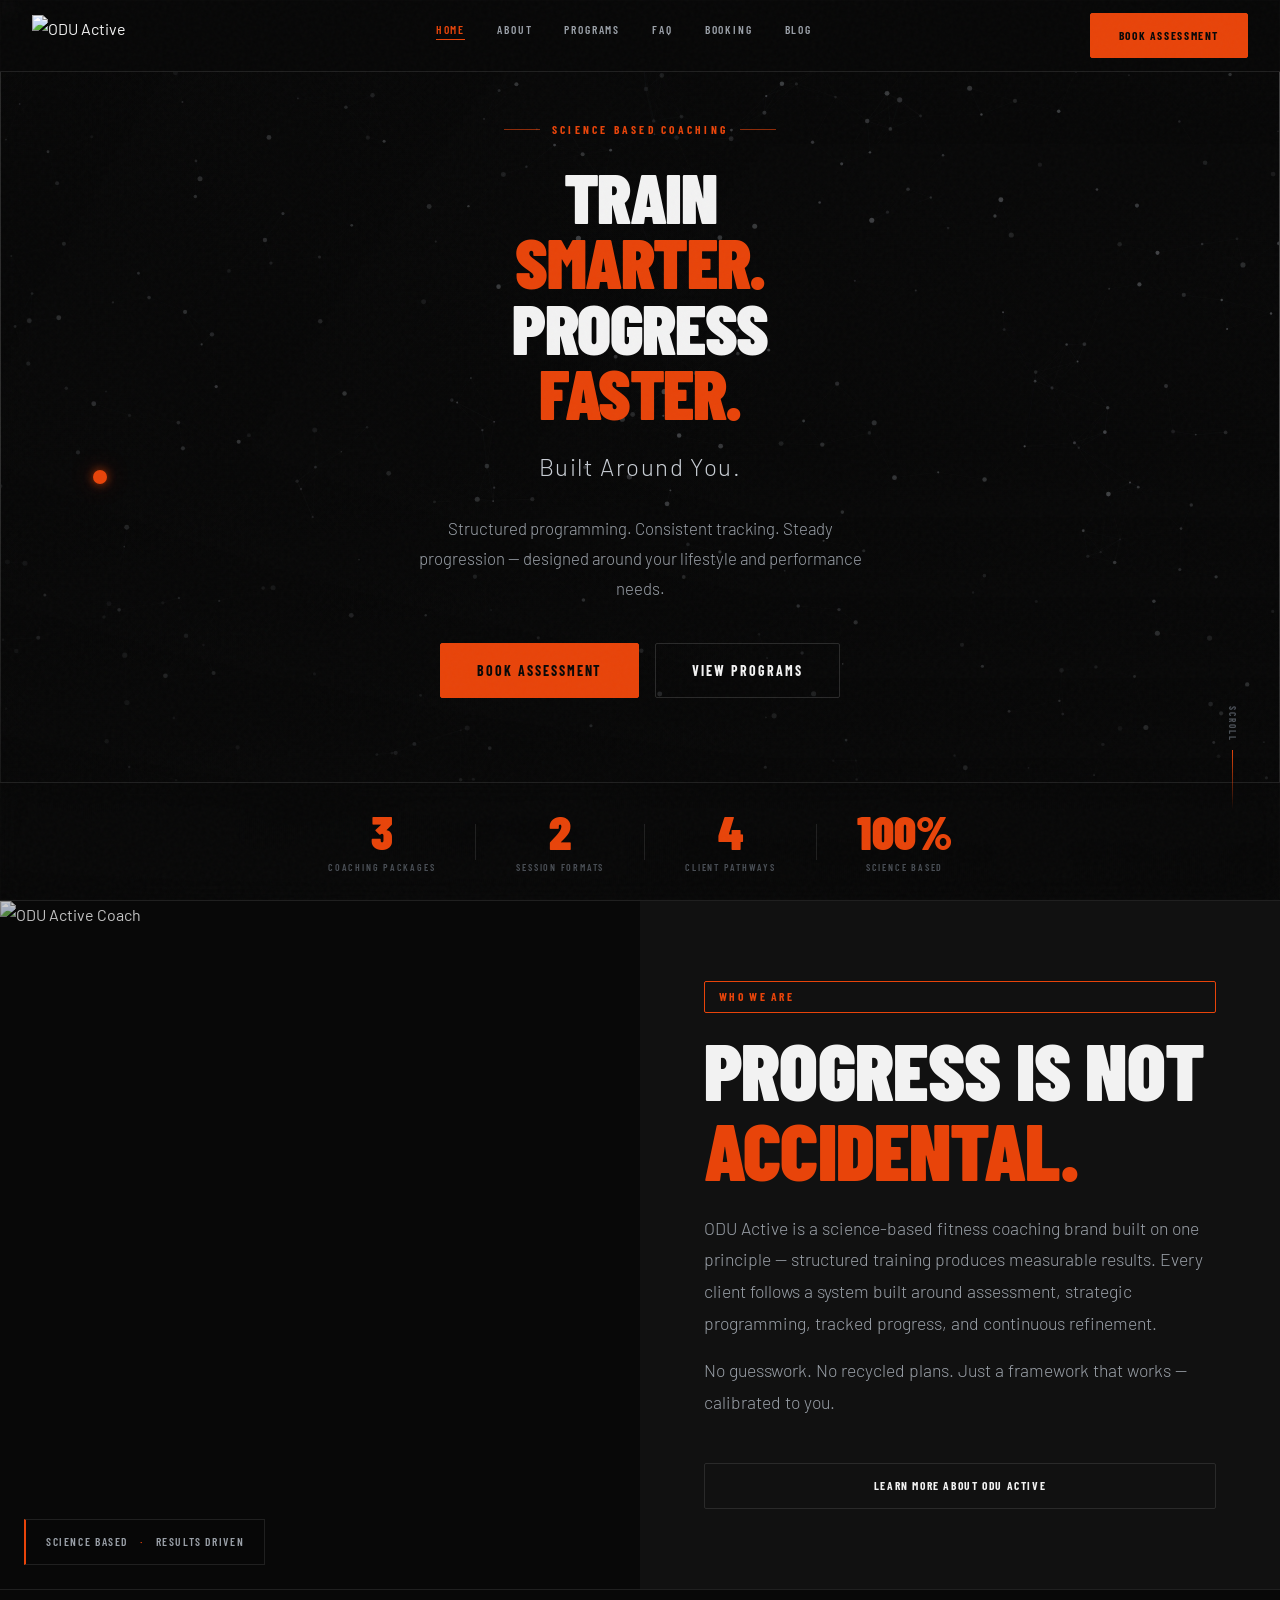
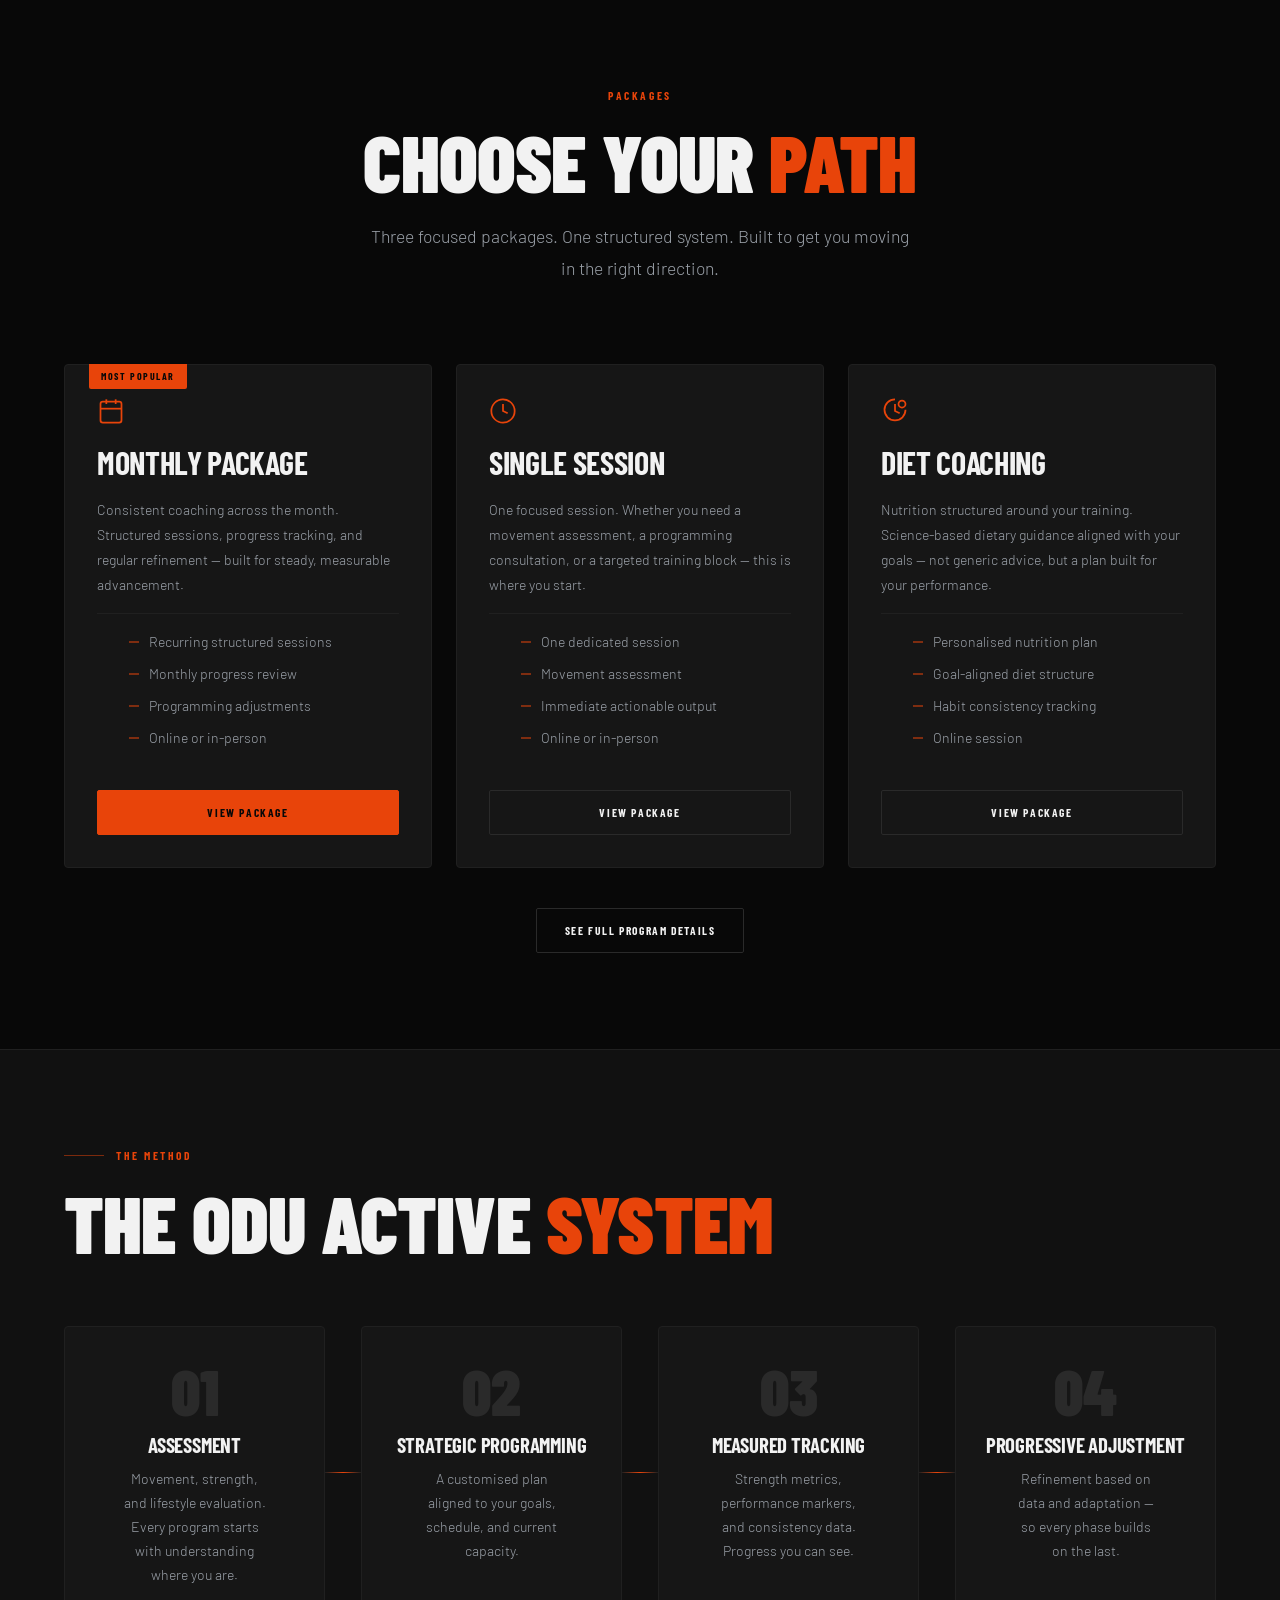
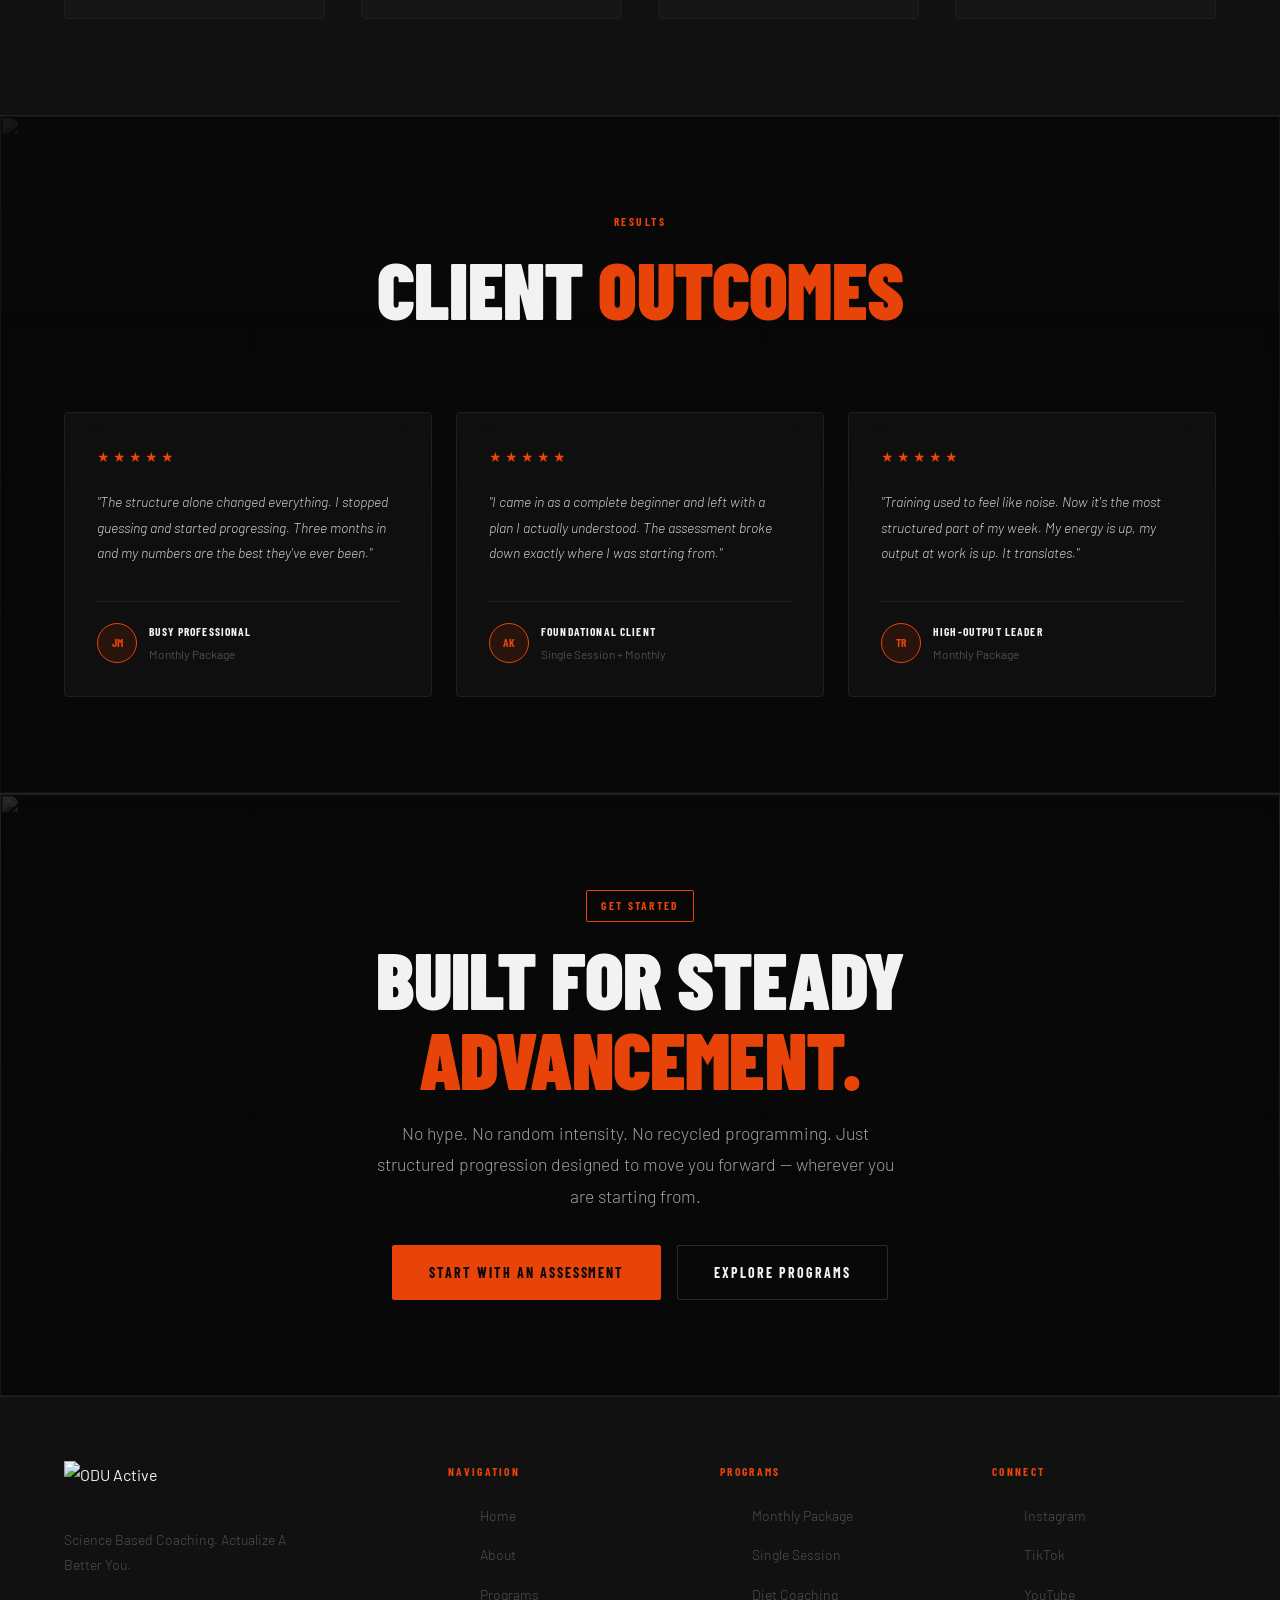
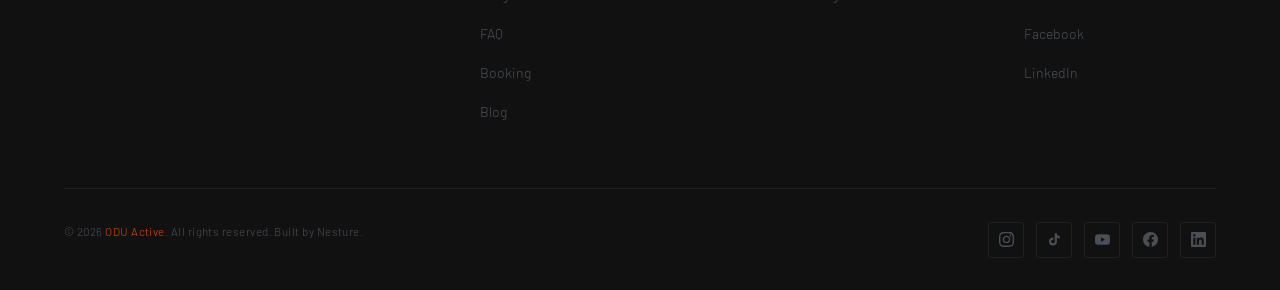
==== index.html @ 915cdef3 "init: full ODU Active scaffold — all pages, blog, payment flow" ====
<!DOCTYPE html>
<html lang="en">
<head>
  <meta charset="UTF-8"/>
  <meta name="viewport" content="width=device-width, initial-scale=1.0"/>
  <meta name="description" content="ODU Active — Science Based Coaching. Actualize A Better You."/>
  <title>ODU Active — Science Based Coaching</title>
  <link href="https://fonts.googleapis.com/css2?family=Barlow+Condensed:wght@300;400;600;700;800;900&family=Barlow:wght@300;400;500;600&display=swap" rel="stylesheet"/>
  <link href="https://cdn.jsdelivr.net/npm/bootstrap@5.3.2/dist/css/bootstrap.min.css" rel="stylesheet"/>
  <link rel="stylesheet" href="css/base.css"/>
  <link rel="stylesheet" href="css/components.css"/>
  <link rel="stylesheet" href="css/animations.css"/>
  <link rel="stylesheet" href="css/pages/index.css"/>
</head>
<body>

  <canvas id="particleCanvas"></canvas>
  <div class="dot" id="dot" aria-hidden="true"></div>

  <!-- NAVBAR -->
  <nav class="navbar" aria-label="Main navigation">
    <div class="navbar__inner">
      <a href="index.html" class="navbar__logo">
        <img src="./assets/images/Sample-3(silver).png" alt="ODU Active" class="navbar__logo-img"/>
      </a>
      <ul class="navbar__links">
        <li><a href="index.html" class="active">Home</a></li>
        <li><a href="about.html">About</a></li>
        <li><a href="programs.html">Programs</a></li>
        <li><a href="faq.html">FAQ</a></li>
        <li><a href="booking.html">Booking</a></li>
        <li><a href="blog.html">Blog</a></li>
      </ul>
      <div class="navbar__actions">
        <a href="booking.html" class="btn btn--primary">Book Assessment</a>
      </div>
      <button class="navbar__hamburger" aria-label="Toggle menu" aria-expanded="false">
        <span></span><span></span><span></span>
      </button>
    </div>
  </nav>
  <div class="navbar__mobile" aria-hidden="true">
    <a href="index.html" class="active">Home</a>
    <a href="about.html">About</a>
    <a href="programs.html">Programs</a>
    <a href="faq.html">FAQ</a>
    <a href="booking.html">Booking</a>
    <a href="booking.html" class="btn btn--primary">Book Assessment</a>
  </div>

  <!-- ═══════════════════════════════════════
       HERO — Full screen bg image
  ═══════════════════════════════════════ -->
  <section class="hero" id="hero">
    <div class="hero__bg">
      <!-- Replace with Paul's real photo -->
      <img src="https://images.unsplash.com/photo-1605296867304-46d5465a13f1?w=1800&q=80" alt="" class="hero__bg-img" aria-hidden="true"/>
      <div class="hero__bg-overlay"></div>
    </div>

    <div class="hero__content">
      <div class="hero__eyebrow anim-fade-up anim-delay-1">Science Based Coaching</div>
      <h1 class="hero__heading anim-fade-up anim-delay-2">
        <span class="hero__line">Train</span>
        <span class="hero__line accent">Smarter.</span>
        <span class="hero__line">Progress</span>
        <span class="hero__line accent">Faster.</span>
      </h1>
      <p class="hero__sub anim-fade-up anim-delay-3">Built Around You.</p>
      <p class="hero__body anim-fade-up anim-delay-4">Structured programming. Consistent tracking. Steady progression — designed around your lifestyle and performance needs.</p>
      <div class="hero__actions anim-fade-up anim-delay-5">
        <a href="booking.html" class="btn btn--primary btn--lg">Book Assessment</a>
        <a href="programs.html" class="btn btn--secondary btn--lg">View Programs</a>
      </div>
    </div>

    <div class="hero__stats anim-fade-up anim-delay-6">
      <div class="hero__stat">
        <span class="hero__stat-num">3</span>
        <span class="hero__stat-label">Coaching Packages</span>
      </div>
      <div class="hero__stat-divider"></div>
      <div class="hero__stat">
        <span class="hero__stat-num">2</span>
        <span class="hero__stat-label">Session Formats</span>
      </div>
      <div class="hero__stat-divider"></div>
      <div class="hero__stat">
        <span class="hero__stat-num">4</span>
        <span class="hero__stat-label">Client Pathways</span>
      </div>
      <div class="hero__stat-divider"></div>
      <div class="hero__stat">
        <span class="hero__stat-num">100%</span>
        <span class="hero__stat-label">Science Based</span>
      </div>
    </div>

    <div class="hero__scroll-hint">
      <span>Scroll</span>
      <div class="hero__scroll-line"></div>
    </div>
  </section>

  <!-- ═══════════════════════════════════════
       INTRO — Image left, text right
  ═══════════════════════════════════════ -->
  <section class="section intro" id="intro">
    <div class="intro__inner">
      <div class="intro__image-wrap reveal reveal--left">
        <!-- Replace with Paul's real photo -->
        <img src="https://images.unsplash.com/photo-1571019614242-c5c5dee9f50b?w=900&q=80" alt="ODU Active Coach" class="intro__image"/>
        <div class="intro__image-badge">
          <span>Science Based</span>
          <span class="intro__badge-dot">·</span>
          <span>Results Driven</span>
        </div>
      </div>
      <div class="intro__text reveal reveal--right">
        <div class="label-tag">Who We Are</div>
        <h2 class="intro__heading">Progress Is Not<br/><span class="text-orange">Accidental.</span></h2>
        <p class="intro__body">ODU Active is a science-based fitness coaching brand built on one principle — structured training produces measurable results. Every client follows a system built around assessment, strategic programming, tracked progress, and continuous refinement.</p>
        <p class="intro__body">No guesswork. No recycled plans. Just a framework that works — calibrated to you.</p>
        <a href="about.html" class="btn btn--secondary" style="margin-top:1.8rem;">Learn More About ODU Active</a>
      </div>
    </div>
  </section>

  <!-- ═══════════════════════════════════════
       PROGRAMS — Cards only, no images
  ═══════════════════════════════════════ -->
  <section class="section programs-teaser" id="programs">
    <div class="container">
      <div class="section-header section-header--center reveal">
        <div class="section-header__eyebrow">Packages</div>
        <h2 class="section-header__title">Choose Your <span class="accent">Path</span></h2>
        <p class="section-header__body">Three focused packages. One structured system. Built to get you moving in the right direction.</p>
      </div>
      <div class="programs-teaser__grid">

        <div class="pkg-card reveal">
          <div class="pkg-card__tag">Most Popular</div>
          <div class="pkg-card__icon">
            <svg width="28" height="28" viewBox="0 0 24 24" fill="none" stroke="currentColor" stroke-width="1.5"><rect x="3" y="4" width="18" height="18" rx="2"/><line x1="16" y1="2" x2="16" y2="6"/><line x1="8" y1="2" x2="8" y2="6"/><line x1="3" y1="10" x2="21" y2="10"/></svg>
          </div>
          <h3 class="pkg-card__title">Monthly Package</h3>
          <p class="pkg-card__body">Consistent coaching across the month. Structured sessions, progress tracking, and regular refinement — built for steady, measurable advancement.</p>
          <ul class="pkg-card__features">
            <li>Recurring structured sessions</li>
            <li>Monthly progress review</li>
            <li>Programming adjustments</li>
            <li>Online or in-person</li>
          </ul>
          <a href="programs.html" class="btn btn--primary pkg-card__cta">View Package</a>
        </div>

        <div class="pkg-card reveal">
          <div class="pkg-card__icon">
            <svg width="28" height="28" viewBox="0 0 24 24" fill="none" stroke="currentColor" stroke-width="1.5"><circle cx="12" cy="12" r="10"/><polyline points="12 6 12 12 16 14"/></svg>
          </div>
          <h3 class="pkg-card__title">Single Session</h3>
          <p class="pkg-card__body">One focused session. Whether you need a movement assessment, a programming consultation, or a targeted training block — this is where you start.</p>
          <ul class="pkg-card__features">
            <li>One dedicated session</li>
            <li>Movement assessment</li>
            <li>Immediate actionable output</li>
            <li>Online or in-person</li>
          </ul>
          <a href="programs.html" class="btn btn--secondary pkg-card__cta">View Package</a>
        </div>

        <div class="pkg-card reveal">
          <div class="pkg-card__icon">
            <svg width="28" height="28" viewBox="0 0 24 24" fill="none" stroke="currentColor" stroke-width="1.5"><path d="M12 2a9 9 0 1 0 9 9"/><path d="M12 6v6l4 2"/><circle cx="18" cy="6" r="3"/></svg>
          </div>
          <h3 class="pkg-card__title">Diet Coaching</h3>
          <p class="pkg-card__body">Nutrition structured around your training. Science-based dietary guidance aligned with your goals — not generic advice, but a plan built for your performance.</p>
          <ul class="pkg-card__features">
            <li>Personalised nutrition plan</li>
            <li>Goal-aligned diet structure</li>
            <li>Habit consistency tracking</li>
            <li>Online session</li>
          </ul>
          <a href="programs.html" class="btn btn--secondary pkg-card__cta">View Package</a>
        </div>

      </div>
      <div class="programs-teaser__cta reveal">
        <a href="programs.html" class="btn btn--secondary">See Full Program Details</a>
      </div>
    </div>
  </section>

  <!-- ═══════════════════════════════════════
       METHOD — Layout only, no images
  ═══════════════════════════════════════ -->
  <section class="section method" id="method">
    <div class="container">
      <div class="section-header reveal">
        <div class="section-header__eyebrow section-header__eyebrow--left">The Method</div>
        <h2 class="section-header__title">The ODU Active <span class="accent">System</span></h2>
      </div>
      <div class="method__steps">
        <div class="method__step reveal">
          <div class="method__step-num">01</div>
          <h4 class="method__step-title">Assessment</h4>
          <p class="method__step-body">Movement, strength, and lifestyle evaluation. Every program starts with understanding where you are.</p>
        </div>
        <div class="method__connector reveal"></div>
        <div class="method__step reveal">
          <div class="method__step-num">02</div>
          <h4 class="method__step-title">Strategic Programming</h4>
          <p class="method__step-body">A customised plan aligned to your goals, schedule, and current capacity.</p>
        </div>
        <div class="method__connector reveal"></div>
        <div class="method__step reveal">
          <div class="method__step-num">03</div>
          <h4 class="method__step-title">Measured Tracking</h4>
          <p class="method__step-body">Strength metrics, performance markers, and consistency data. Progress you can see.</p>
        </div>
        <div class="method__connector reveal"></div>
        <div class="method__step reveal">
          <div class="method__step-num">04</div>
          <h4 class="method__step-title">Progressive Adjustment</h4>
          <p class="method__step-body">Refinement based on data and adaptation — so every phase builds on the last.</p>
        </div>
      </div>
    </div>
  </section>

  <!-- ═══════════════════════════════════════
       TESTIMONIALS — Atmospheric bg image
  ═══════════════════════════════════════ -->
  <section class="testimonials" id="testimonials">
    <div class="testimonials__bg">
      <img src="https://images.unsplash.com/photo-1517836357463-d25dfeac3438?w=1800&q=80" alt="" class="testimonials__bg-img" aria-hidden="true"/>
      <div class="testimonials__bg-overlay"></div>
    </div>
    <div class="container testimonials__inner">
      <div class="section-header section-header--center reveal">
        <div class="section-header__eyebrow">Results</div>
        <h2 class="section-header__title">Client <span class="accent">Outcomes</span></h2>
      </div>
      <div class="testimonials__grid">
        <div class="testimonial-card reveal">
          <div class="testimonial-card__stars">★★★★★</div>
          <p class="testimonial-card__quote">"The structure alone changed everything. I stopped guessing and started progressing. Three months in and my numbers are the best they've ever been."</p>
          <div class="testimonial-card__author">
            <div class="testimonial-card__avatar">JM</div>
            <div>
              <div class="testimonial-card__name">Busy Professional</div>
              <div class="testimonial-card__type">Monthly Package</div>
            </div>
          </div>
        </div>
        <div class="testimonial-card reveal">
          <div class="testimonial-card__stars">★★★★★</div>
          <p class="testimonial-card__quote">"I came in as a complete beginner and left with a plan I actually understood. The assessment broke down exactly where I was starting from."</p>
          <div class="testimonial-card__author">
            <div class="testimonial-card__avatar">AK</div>
            <div>
              <div class="testimonial-card__name">Foundational Client</div>
              <div class="testimonial-card__type">Single Session + Monthly</div>
            </div>
          </div>
        </div>
        <div class="testimonial-card reveal">
          <div class="testimonial-card__stars">★★★★★</div>
          <p class="testimonial-card__quote">"Training used to feel like noise. Now it's the most structured part of my week. My energy is up, my output at work is up. It translates."</p>
          <div class="testimonial-card__author">
            <div class="testimonial-card__avatar">TR</div>
            <div>
              <div class="testimonial-card__name">High-Output Leader</div>
              <div class="testimonial-card__type">Monthly Package</div>
            </div>
          </div>
        </div>
      </div>
    </div>
  </section>

  <!-- ═══════════════════════════════════════
       FINAL CTA — Full bg image
  ═══════════════════════════════════════ -->
  <section class="cta-final" id="cta">
    <div class="cta-final__bg">
      <img src="https://images.unsplash.com/photo-1583454110551-21f2fa2afe61?w=1800&q=80" alt="" class="cta-final__bg-img" aria-hidden="true"/>
      <div class="cta-final__bg-overlay"></div>
    </div>
    <div class="container cta-final__inner">
      <div class="reveal">
        <div class="label-tag">Get Started</div>
        <h2 class="cta-final__heading">Built for Steady<br/><span class="text-orange">Advancement.</span></h2>
        <p class="cta-final__body">No hype. No random intensity. No recycled programming. Just structured progression designed to move you forward — wherever you are starting from.</p>
        <div class="cta-final__actions">
          <a href="booking.html" class="btn btn--primary btn--lg">Start With an Assessment</a>
          <a href="programs.html" class="btn btn--secondary btn--lg">Explore Programs</a>
        </div>
      </div>
    </div>
  </section>

  <!-- FOOTER -->
  <footer class="footer">
    <div class="footer__inner">
      <div class="footer__top">
        <div>
          <img src="./assets/images/Sample-3(silver).png" alt="ODU Active" class="footer__brand-logo"/>
          <p class="footer__brand-text">Science Based Coaching. Actualize A Better You.</p>
        </div>
        <div>
          <p class="footer__heading">Navigation</p>
          <ul class="footer__links">
            <li><a href="index.html">Home</a></li>
            <li><a href="about.html">About</a></li>
            <li><a href="programs.html">Programs</a></li>
            <li><a href="faq.html">FAQ</a></li>
            <li><a href="booking.html">Booking</a></li>
        <li><a href="blog.html">Blog</a></li>
          </ul>
        </div>
        <div>
          <p class="footer__heading">Programs</p>
          <ul class="footer__links">
            <li><a href="programs.html">Monthly Package</a></li>
            <li><a href="programs.html">Single Session</a></li>
            <li><a href="programs.html">Diet Coaching</a></li>
          </ul>
        </div>
        <div>
          <p class="footer__heading">Connect</p>
          <ul class="footer__links">
            <li><a href="#">Instagram</a></li>
            <li><a href="#">TikTok</a></li>
            <li><a href="#">YouTube</a></li>
            <li><a href="#">Facebook</a></li>
            <li><a href="#">LinkedIn</a></li>
          </ul>
        </div>
      </div>
      <div class="footer__bottom">
        <p class="footer__copy">&copy; 2026 <span>ODU Active</span>. All rights reserved. Built by Nesture.</p>
        <div class="footer__socials">
          <a href="#" class="footer__social-link" aria-label="Instagram"><svg viewBox="0 0 24 24"><path d="M12 2.163c3.204 0 3.584.012 4.85.07 3.252.148 4.771 1.691 4.919 4.919.058 1.265.069 1.645.069 4.849 0 3.205-.012 3.584-.069 4.849-.149 3.225-1.664 4.771-4.919 4.919-1.266.058-1.644.07-4.85.07-3.204 0-3.584-.012-4.849-.07-3.26-.149-4.771-1.699-4.919-4.92-.058-1.265-.07-1.644-.07-4.849 0-3.204.013-3.583.07-4.849.149-3.227 1.664-4.771 4.919-4.919 1.266-.057 1.645-.069 4.849-.069zm0-2.163c-3.259 0-3.667.014-4.947.072-4.358.2-6.78 2.618-6.98 6.98-.059 1.281-.073 1.689-.073 4.948 0 3.259.014 3.668.072 4.948.2 4.358 2.618 6.78 6.98 6.98 1.281.058 1.689.072 4.948.072 3.259 0 3.668-.014 4.948-.072 4.354-.2 6.782-2.618 6.979-6.98.059-1.28.073-1.689.073-4.948 0-3.259-.014-3.667-.072-4.947-.196-4.354-2.617-6.78-6.979-6.98-1.281-.059-1.69-.073-4.949-.073zm0 5.838c-3.403 0-6.162 2.759-6.162 6.162s2.759 6.163 6.162 6.163 6.162-2.759 6.162-6.163c0-3.403-2.759-6.162-6.162-6.162zm0 10.162c-2.209 0-4-1.79-4-4 0-2.209 1.791-4 4-4s4 1.791 4 4c0 2.21-1.791 4-4 4zm6.406-11.845c-.796 0-1.441.645-1.441 1.44s.645 1.44 1.441 1.44c.795 0 1.439-.645 1.439-1.44s-.644-1.44-1.439-1.44z"/></svg></a>
          <a href="#" class="footer__social-link" aria-label="TikTok"><svg viewBox="0 0 24 24"><path d="M19.59 6.69a4.83 4.83 0 0 1-3.77-4.25V2h-3.45v13.67a2.89 2.89 0 0 1-2.88 2.5 2.89 2.89 0 0 1-2.89-2.89 2.89 2.89 0 0 1 2.89-2.89c.28 0 .54.04.79.1V9.01a6.33 6.33 0 0 0-.79-.05 6.34 6.34 0 0 0-6.34 6.34 6.34 6.34 0 0 0 6.34 6.34 6.34 6.34 0 0 0 6.33-6.34V8.69a8.18 8.18 0 0 0 4.78 1.52V6.75a4.85 4.85 0 0 1-1.01-.06z"/></svg></a>
          <a href="#" class="footer__social-link" aria-label="YouTube"><svg viewBox="0 0 24 24"><path d="M23.498 6.186a3.016 3.016 0 0 0-2.122-2.136C19.505 3.545 12 3.545 12 3.545s-7.505 0-9.377.505A3.017 3.017 0 0 0 .502 6.186C0 8.07 0 12 0 12s0 3.93.502 5.814a3.016 3.016 0 0 0 2.122 2.136c1.871.505 9.376.505 9.376.505s7.505 0 9.377-.505a3.015 3.015 0 0 0 2.122-2.136C24 15.93 24 12 24 12s0-3.93-.502-5.814zM9.545 15.568V8.432L15.818 12l-6.273 3.568z"/></svg></a>
          <a href="#" class="footer__social-link" aria-label="Facebook"><svg viewBox="0 0 24 24"><path d="M24 12.073c0-6.627-5.373-12-12-12s-12 5.373-12 12c0 5.99 4.388 10.954 10.125 11.854v-8.385H7.078v-3.47h3.047V9.43c0-3.007 1.792-4.669 4.533-4.669 1.312 0 2.686.235 2.686.235v2.953H15.83c-1.491 0-1.956.925-1.956 1.874v2.25h3.328l-.532 3.47h-2.796v8.385C19.612 23.027 24 18.062 24 12.073z"/></svg></a>
          <a href="#" class="footer__social-link" aria-label="LinkedIn"><svg viewBox="0 0 24 24"><path d="M20.447 20.452h-3.554v-5.569c0-1.328-.027-3.037-1.852-3.037-1.853 0-2.136 1.445-2.136 2.939v5.667H9.351V9h3.414v1.561h.046c.477-.9 1.637-1.85 3.37-1.85 3.601 0 4.267 2.37 4.267 5.455v6.286zM5.337 7.433a2.062 2.062 0 0 1-2.063-2.065 2.064 2.064 0 1 1 2.063 2.065zm1.782 13.019H3.555V9h3.564v11.452zM22.225 0H1.771C.792 0 0 .774 0 1.729v20.542C0 23.227.792 24 1.771 24h20.451C23.2 24 24 23.227 24 22.271V1.729C24 .774 23.2 0 22.222 0h.003z"/></svg></a>
        </div>
      </div>
    </div>
  </footer>

  <script src="js/particles.js"></script>
  <script src="js/navbar.js"></script>
  <script src="js/core.js"></script>
  <script src="https://cdn.jsdelivr.net/npm/bootstrap@5.3.2/dist/js/bootstrap.bundle.min.js"></script>
</body>
</html>
---- css/base.css ----
/* ============================================================
   ODU ACTIVE — BASE.CSS
   Design tokens, reset, typography, global utilities
   Built by Nesture
   ============================================================ */

/* ── DESIGN TOKENS ───────────────────────────────────────── */
:root {
  /* Colors */
  --color-black:        #080808;
  --color-dark:         #111111;
  --color-panel:        #161616;
  --color-border:       #202020;
  --color-border-light: #2a2a2a;
  --color-orange:       #E8440A;
  --color-orange-hover: #ff5a1f;
  --color-orange-dim:   rgba(232, 68, 10, 0.12);
  --color-orange-glow:  rgba(232, 68, 10, 0.25);
  --color-silver:       #9AA0A8;
  --color-silver-light: #C8CDD4;
  --color-white:        #F2F2F2;
  --color-muted:        #4A4F56;

  /* Typography */
  --font-display: 'Barlow Condensed', sans-serif;
  --font-body:    'Barlow', sans-serif;

  /* Font weights */
  --fw-light:     300;
  --fw-regular:   400;
  --fw-medium:    500;
  --fw-semibold:  600;
  --fw-bold:      700;
  --fw-extrabold: 800;
  --fw-black:     900;

  /* Font sizes — fluid scale */
  --fs-xs:   0.72rem;
  --fs-sm:   0.875rem;
  --fs-base: 1rem;
  --fs-md:   1.1rem;
  --fs-lg:   1.3rem;
  --fs-xl:   clamp(1.5rem, 3vw, 2rem);
  --fs-2xl:  clamp(2rem, 5vw, 3.2rem);
  --fs-3xl:  clamp(2.8rem, 7vw, 5rem);
  --fs-4xl:  clamp(3.5rem, 9vw, 7rem);

  /* Spacing */
  --space-1:  0.25rem;
  --space-2:  0.5rem;
  --space-3:  0.75rem;
  --space-4:  1rem;
  --space-5:  1.25rem;
  --space-6:  1.5rem;
  --space-8:  2rem;
  --space-10: 2.5rem;
  --space-12: 3rem;
  --space-16: 4rem;
  --space-20: 5rem;
  --space-24: 6rem;

  /* Layout */
  --container-max:  1200px;
  --container-wide: 1440px;
  --nav-height:     72px;
  --radius-sm:      2px;
  --radius-md:      4px;
  --radius-lg:      8px;

  /* Transitions */
  --transition-fast:   0.15s ease;
  --transition-base:   0.25s ease;
  --transition-slow:   0.4s ease;

  /* Z-index scale */
  --z-base:    0;
  --z-above:   10;
  --z-nav:     100;
  --z-overlay: 200;
  --z-modal:   300;
  --z-top:     999;
}

/* ── RESET ───────────────────────────────────────────────── */
*, *::before, *::after {
  box-sizing: border-box;
  margin: 0;
  padding: 0;
}

html {
  scroll-behavior: smooth;
  -webkit-text-size-adjust: 100%;
}

body {
  background-color: var(--color-black);
  color: var(--color-white);
  font-family: var(--font-body);
  font-size: var(--fs-base);
  font-weight: var(--fw-regular);
  line-height: 1.7;
  overflow-x: hidden;
  -webkit-font-smoothing: antialiased;
  -moz-osx-font-smoothing: grayscale;
}

img, video, svg {
  display: block;
  max-width: 100%;
}

a {
  color: inherit;
  text-decoration: none;
}

button {
  cursor: pointer;
  border: none;
  background: none;
  font-family: inherit;
}

ul, ol {
  list-style: none;
}

input, textarea, select {
  font-family: inherit;
  font-size: inherit;
}

/* ── SCROLLBAR ───────────────────────────────────────────── */
::-webkit-scrollbar        { width: 4px; }
::-webkit-scrollbar-track  { background: var(--color-black); }
::-webkit-scrollbar-thumb  { background: var(--color-orange); border-radius: 2px; }
::-webkit-scrollbar-thumb:hover { background: var(--color-orange-hover); }

/* ── TYPOGRAPHY ──────────────────────────────────────────── */
h1, h2, h3, h4, h5, h6 {
  font-family: var(--font-display);
  font-weight: var(--fw-black);
  text-transform: uppercase;
  line-height: 1.0;
  letter-spacing: -0.01em;
  color: var(--color-white);
}

h1 { font-size: var(--fs-4xl); }
h2 { font-size: var(--fs-3xl); }
h3 { font-size: var(--fs-2xl); }
h4 { font-size: var(--fs-xl);  }
h5 { font-size: var(--fs-lg);  font-weight: var(--fw-bold); }
h6 { font-size: var(--fs-md);  font-weight: var(--fw-bold); }

p {
  font-family: var(--font-body);
  font-weight: var(--fw-light);
  color: var(--color-silver-light);
  line-height: 1.8;
  max-width: 65ch;
}

/* ── LAYOUT UTILITIES ────────────────────────────────────── */
.container {
  width: 100%;
  max-width: var(--container-max);
  margin-inline: auto;
  padding-inline: var(--space-6);
}

.container--wide {
  max-width: var(--container-wide);
}

.section {
  padding-block: var(--space-24);
  position: relative;
}

.section--sm {
  padding-block: var(--space-16);
}

/* ── COLOR UTILITIES ─────────────────────────────────────── */
.text-orange  { color: var(--color-orange); }
.text-silver  { color: var(--color-silver); }
.text-muted   { color: var(--color-muted); }
.text-white   { color: var(--color-white); }

/* ── LABEL TAG ───────────────────────────────────────────── */
.label-tag {
  display: inline-block;
  font-family: var(--font-display);
  font-size: var(--fs-xs);
  font-weight: var(--fw-bold);
  letter-spacing: 0.2em;
  text-transform: uppercase;
  color: var(--color-orange);
  border: 1px solid var(--color-orange);
  padding: 5px 14px;
  border-radius: var(--radius-sm);
}

/* ── NOISE GRAIN OVERLAY ─────────────────────────────────── */
body::after {
  content: '';
  position: fixed;
  inset: 0;
  background-image: url("data:image/svg+xml,%3Csvg viewBox='0 0 256 256' xmlns='http://www.w3.org/2000/svg'%3E%3Cfilter id='n'%3E%3CfeTurbulence type='fractalNoise' baseFrequency='0.9' numOctaves='4' stitchTiles='stitch'/%3E%3C/filter%3E%3Crect width='100%25' height='100%25' filter='url(%23n)'/%3E%3C/svg%3E");
  opacity: 0.025;
  pointer-events: none;
  z-index: var(--z-top);
}

/* ── DIVIDER ─────────────────────────────────────────────── */
.odu-divider {
  border: none;
  border-top: 1px solid var(--color-border);
  margin: 0;
}

/* ── RESPONSIVE BREAKPOINTS ──────────────────────────────── */
/*
  xs:  < 480px
  sm:  480px
  md:  768px
  lg:  1024px
  xl:  1280px
  2xl: 1440px
*/

@media (max-width: 768px) {
  .section        { padding-block: var(--space-16); }
  .section--sm    { padding-block: var(--space-12); }
  .container      { padding-inline: var(--space-4); }
}
---- css/components.css ----
/* ============================================================
   ODU ACTIVE — COMPONENTS.CSS
   Reusable components: navbar, footer, buttons, cards, forms
   Built by Nesture
   ============================================================ */

/* ── BUTTONS ─────────────────────────────────────────────── */
.btn {
  display: inline-flex;
  align-items: center;
  justify-content: center;
  gap: var(--space-2);
  font-family: var(--font-display);
  font-weight: var(--fw-bold);
  font-size: var(--fs-xs);
  letter-spacing: 0.14em;
  text-transform: uppercase;
  padding: 13px 28px;
  border-radius: var(--radius-sm);
  border: 1px solid transparent;
  cursor: pointer;
  transition: background var(--transition-fast),
              color var(--transition-fast),
              border-color var(--transition-fast),
              transform var(--transition-fast);
  white-space: nowrap;
  text-decoration: none;
}

.btn:active { transform: scale(0.97); }

/* Primary */
.btn--primary {
  background: var(--color-orange);
  color: var(--color-black);
  border-color: var(--color-orange);
}
.btn--primary:hover {
  background: var(--color-orange-hover);
  border-color: var(--color-orange-hover);
  color: var(--color-black);
}

/* Secondary / ghost */
.btn--secondary {
  background: transparent;
  color: var(--color-white);
  border-color: var(--color-border-light);
}
.btn--secondary:hover {
  border-color: var(--color-orange);
  color: var(--color-orange);
}

/* Sizes */
.btn--sm { padding: 9px 18px; font-size: 0.68rem; }
.btn--lg { padding: 16px 36px; font-size: var(--fs-sm); }

/* ── NAVBAR ──────────────────────────────────────────────── */
.navbar {
  position: fixed;
  top: 0; left: 0; right: 0;
  z-index: var(--z-nav);
  height: var(--nav-height);
  background: rgba(8, 8, 8, 0.92);
  backdrop-filter: blur(14px);
  -webkit-backdrop-filter: blur(14px);
  border-bottom: 1px solid var(--color-border);
  display: flex;
  align-items: center;
  padding-inline: var(--space-8);
  transition: background var(--transition-base);
}

.navbar__inner {
  width: 100%;
  max-width: var(--container-wide);
  margin-inline: auto;
  display: flex;
  align-items: center;
  justify-content: space-between;
  gap: var(--space-8);
}

/* Logo */
.navbar__logo {
  display: flex;
  align-items: center;
  gap: var(--space-3);
  text-decoration: none;
  flex-shrink: 0;
}

.navbar__logo-img {
  height: 40px;
  width: auto;
  object-fit: contain;
}

.navbar__logo-text {
  font-family: var(--font-display);
  font-weight: var(--fw-bold);
  font-size: 1rem;
  letter-spacing: 0.14em;
  text-transform: uppercase;
  color: var(--color-white);
  line-height: 1;
}
.navbar__logo-text span { color: var(--color-orange); }

/* Nav links */
.navbar__links {
  display: flex;
  align-items: center;
  gap: var(--space-8);
  list-style: none;
}

.navbar__links a {
  font-family: var(--font-display);
  font-size: var(--fs-xs);
  font-weight: var(--fw-semibold);
  letter-spacing: 0.16em;
  text-transform: uppercase;
  color: var(--color-silver);
  text-decoration: none;
  transition: color var(--transition-fast);
  position: relative;
}

.navbar__links a::after {
  content: '';
  position: absolute;
  bottom: -4px;
  left: 0; right: 0;
  height: 1px;
  background: var(--color-orange);
  transform: scaleX(0);
  transform-origin: left;
  transition: transform var(--transition-base);
}

.navbar__links a:hover       { color: var(--color-white); }
.navbar__links a:hover::after { transform: scaleX(1); }
.navbar__links a.active      { color: var(--color-orange); }
.navbar__links a.active::after { transform: scaleX(1); }

/* Nav actions */
.navbar__actions {
  display: flex;
  align-items: center;
  gap: var(--space-4);
  flex-shrink: 0;
}

/* Hamburger */
.navbar__hamburger {
  display: none;
  flex-direction: column;
  gap: 5px;
  padding: var(--space-2);
  cursor: pointer;
  background: none;
  border: none;
}

.navbar__hamburger span {
  display: block;
  width: 24px;
  height: 2px;
  background: var(--color-white);
  border-radius: 1px;
  transition: all var(--transition-base);
}

.navbar__hamburger.open span:nth-child(1) {
  transform: translateY(7px) rotate(45deg);
}
.navbar__hamburger.open span:nth-child(2) {
  opacity: 0;
  transform: scaleX(0);
}
.navbar__hamburger.open span:nth-child(3) {
  transform: translateY(-7px) rotate(-45deg);
}

/* Mobile menu */
.navbar__mobile {
  display: none;
  position: fixed;
  top: var(--nav-height);
  left: 0; right: 0;
  background: var(--color-dark);
  border-bottom: 1px solid var(--color-border);
  padding: var(--space-6) var(--space-6) var(--space-8);
  z-index: calc(var(--z-nav) - 1);
  flex-direction: column;
  gap: var(--space-4);
}

.navbar__mobile.open { display: flex; }

.navbar__mobile a {
  font-family: var(--font-display);
  font-size: var(--fs-lg);
  font-weight: var(--fw-bold);
  letter-spacing: 0.1em;
  text-transform: uppercase;
  color: var(--color-silver);
  text-decoration: none;
  padding-block: var(--space-3);
  border-bottom: 1px solid var(--color-border);
  transition: color var(--transition-fast);
}

.navbar__mobile a:hover  { color: var(--color-orange); }
.navbar__mobile a.active { color: var(--color-orange); }

.navbar__mobile .btn { width: 100%; margin-top: var(--space-4); justify-content: center; }

/* ── FOOTER ──────────────────────────────────────────────── */
.footer {
  background: var(--color-dark);
  border-top: 1px solid var(--color-border);
  padding-block: var(--space-16) var(--space-8);
}

.footer__inner {
  max-width: var(--container-max);
  margin-inline: auto;
  padding-inline: var(--space-6);
}

.footer__top {
  display: grid;
  grid-template-columns: 1.5fr 1fr 1fr 1fr;
  gap: var(--space-12);
  padding-bottom: var(--space-12);
  border-bottom: 1px solid var(--color-border);
}

.footer__brand-logo {
  height: 50px;
  width: auto;
  margin-bottom: var(--space-4);
}

.footer__brand-text {
  font-family: var(--font-body);
  font-weight: var(--fw-light);
  font-size: var(--fs-sm);
  color: var(--color-muted);
  line-height: 1.8;
  max-width: 28ch;
}

.footer__heading {
  font-family: var(--font-display);
  font-size: var(--fs-xs);
  font-weight: var(--fw-bold);
  letter-spacing: 0.2em;
  text-transform: uppercase;
  color: var(--color-orange);
  margin-bottom: var(--space-5);
}

.footer__links {
  display: flex;
  flex-direction: column;
  gap: var(--space-3);
  list-style: none;
}

.footer__links a {
  font-family: var(--font-body);
  font-size: var(--fs-sm);
  font-weight: var(--fw-light);
  color: var(--color-muted);
  text-decoration: none;
  transition: color var(--transition-fast);
}
.footer__links a:hover { color: var(--color-white); }

.footer__bottom {
  display: flex;
  align-items: center;
  justify-content: space-between;
  padding-top: var(--space-8);
  flex-wrap: wrap;
  gap: var(--space-4);
}

.footer__copy {
  font-family: var(--font-body);
  font-size: var(--fs-xs);
  color: var(--color-muted);
  letter-spacing: 0.04em;
}
.footer__copy span { color: var(--color-orange); }

.footer__socials {
  display: flex;
  gap: var(--space-3);
}

.footer__social-link {
  display: flex;
  align-items: center;
  justify-content: center;
  width: 36px;
  height: 36px;
  border: 1px solid var(--color-border);
  border-radius: var(--radius-sm);
  color: var(--color-muted);
  text-decoration: none;
  transition: border-color var(--transition-fast), color var(--transition-fast);
}
.footer__social-link:hover {
  border-color: var(--color-orange);
  color: var(--color-orange);
}
.footer__social-link svg { width: 15px; height: 15px; fill: currentColor; }

/* ── SECTION HEADER ──────────────────────────────────────── */
.section-header {
  margin-bottom: var(--space-16);
}

.section-header--center {
  text-align: center;
  display: flex;
  flex-direction: column;
  align-items: center;
}

.section-header__eyebrow {
  font-family: var(--font-display);
  font-size: var(--fs-xs);
  font-weight: var(--fw-bold);
  letter-spacing: 0.22em;
  text-transform: uppercase;
  color: var(--color-orange);
  display: flex;
  align-items: center;
  gap: var(--space-3);
  margin-bottom: var(--space-4);
}

.section-header__eyebrow::before,
.section-header__eyebrow::after {
  content: '';
  display: block;
  height: 1px;
  background: var(--color-orange);
  opacity: 0.5;
  flex: 1;
  max-width: 40px;
}

.section-header__eyebrow--left::after { display: none; }

.section-header__title {
  font-family: var(--font-display);
  font-weight: var(--fw-black);
  font-size: var(--fs-3xl);
  text-transform: uppercase;
  line-height: 1.0;
  color: var(--color-white);
  margin-bottom: var(--space-5);
}

.section-header__title .accent { color: var(--color-orange); }

.section-header__body {
  font-family: var(--font-body);
  font-weight: var(--fw-light);
  font-size: var(--fs-md);
  color: var(--color-silver);
  line-height: 1.8;
  max-width: 55ch;
}

/* ── CARDS ───────────────────────────────────────────────── */
.card {
  background: var(--color-panel);
  border: 1px solid var(--color-border);
  border-radius: var(--radius-md);
  padding: var(--space-8);
  transition: border-color var(--transition-base);
  position: relative;
  overflow: hidden;
}

.card::before {
  content: '';
  position: absolute;
  top: 0; left: 0; right: 0;
  height: 1px;
  background: linear-gradient(90deg, transparent, var(--color-orange), transparent);
  opacity: 0;
  transition: opacity var(--transition-base);
}

.card:hover { border-color: var(--color-border-light); }
.card:hover::before { opacity: 0.6; }

.card__number {
  font-family: var(--font-display);
  font-size: var(--fs-4xl);
  font-weight: var(--fw-black);
  color: var(--color-border-light);
  line-height: 1;
  margin-bottom: var(--space-4);
}

.card__title {
  font-family: var(--font-display);
  font-size: var(--fs-xl);
  font-weight: var(--fw-bold);
  text-transform: uppercase;
  color: var(--color-white);
  margin-bottom: var(--space-3);
}

.card__body {
  font-family: var(--font-body);
  font-weight: var(--fw-light);
  font-size: var(--fs-sm);
  color: var(--color-silver);
  line-height: 1.8;
}

/* ── FORMS ───────────────────────────────────────────────── */
.form-group {
  display: flex;
  flex-direction: column;
  gap: var(--space-2);
  margin-bottom: var(--space-5);
}

.form-label {
  font-family: var(--font-display);
  font-size: var(--fs-xs);
  font-weight: var(--fw-bold);
  letter-spacing: 0.14em;
  text-transform: uppercase;
  color: var(--color-silver);
}

.form-input,
.form-textarea,
.form-select {
  background: var(--color-dark);
  border: 1px solid var(--color-border);
  border-radius: var(--radius-sm);
  color: var(--color-white);
  font-family: var(--font-body);
  font-size: var(--fs-base);
  font-weight: var(--fw-light);
  padding: 13px 16px;
  outline: none;
  transition: border-color var(--transition-fast);
  width: 100%;
}

.form-input::placeholder,
.form-textarea::placeholder { color: var(--color-muted); }

.form-input:focus,
.form-textarea:focus,
.form-select:focus { border-color: var(--color-orange); }

.form-textarea { resize: vertical; min-height: 120px; }

/* ── RESPONSIVE — NAVBAR & FOOTER ────────────────────────── */
@media (max-width: 1024px) {
  .footer__top {
    grid-template-columns: 1fr 1fr;
    gap: var(--space-10);
  }
}

@media (max-width: 768px) {
  .navbar__links,
  .navbar__actions .btn { display: none; }
  .navbar__hamburger { display: flex; }

  .footer__top {
    grid-template-columns: 1fr;
    gap: var(--space-8);
  }

  .footer__bottom {
    flex-direction: column;
    align-items: flex-start;
  }
}
---- css/animations.css ----
/* ============================================================
   ODU ACTIVE — ANIMATIONS.CSS
   All keyframes, entrance animations, transitions
   Built by Nesture
   ============================================================ */

/* ── ENTRANCE ANIMATIONS ─────────────────────────────────── */
@keyframes fadeUp {
  from { opacity: 0; transform: translateY(24px); }
  to   { opacity: 1; transform: translateY(0); }
}

@keyframes fadeIn {
  from { opacity: 0; }
  to   { opacity: 1; }
}

@keyframes fadeDown {
  from { opacity: 0; transform: translateY(-16px); }
  to   { opacity: 1; transform: translateY(0); }
}

@keyframes fadeLeft {
  from { opacity: 0; transform: translateX(24px); }
  to   { opacity: 1; transform: translateX(0); }
}

@keyframes fadeRight {
  from { opacity: 0; transform: translateX(-24px); }
  to   { opacity: 1; transform: translateX(0); }
}

@keyframes scaleIn {
  from { opacity: 0; transform: scale(0.92); }
  to   { opacity: 1; transform: scale(1); }
}

/* ── UTILITY ANIMATION CLASSES ───────────────────────────── */
/* Apply these + a delay via inline style or modifier class  */
.anim-fade-up    { opacity: 0; animation: fadeUp   0.75s ease forwards; }
.anim-fade-in    { opacity: 0; animation: fadeIn   0.75s ease forwards; }
.anim-fade-left  { opacity: 0; animation: fadeLeft 0.75s ease forwards; }
.anim-fade-right { opacity: 0; animation: fadeRight 0.75s ease forwards; }
.anim-scale-in   { opacity: 0; animation: scaleIn  0.75s ease forwards; }

/* Delay helpers */
.anim-delay-1 { animation-delay: 0.1s; }
.anim-delay-2 { animation-delay: 0.2s; }
.anim-delay-3 { animation-delay: 0.3s; }
.anim-delay-4 { animation-delay: 0.4s; }
.anim-delay-5 { animation-delay: 0.5s; }
.anim-delay-6 { animation-delay: 0.6s; }
.anim-delay-7 { animation-delay: 0.7s; }
.anim-delay-8 { animation-delay: 0.8s; }

/* ── SCROLL REVEAL ───────────────────────────────────────── */
/* Elements start hidden, JS adds .revealed when in viewport */
.reveal {
  opacity: 0;
  transform: translateY(28px);
  transition: opacity 0.7s ease, transform 0.7s ease;
}

.reveal.revealed {
  opacity: 1;
  transform: translateY(0);
}

.reveal--left {
  transform: translateX(-28px);
}
.reveal--left.revealed {
  transform: translateX(0);
}

.reveal--right {
  transform: translateX(28px);
}
.reveal--right.revealed {
  transform: translateX(0);
}

/* Stagger delay for groups of reveals */
.reveal:nth-child(1) { transition-delay: 0s; }
.reveal:nth-child(2) { transition-delay: 0.1s; }
.reveal:nth-child(3) { transition-delay: 0.2s; }
.reveal:nth-child(4) { transition-delay: 0.3s; }
.reveal:nth-child(5) { transition-delay: 0.4s; }
.reveal:nth-child(6) { transition-delay: 0.5s; }

/* ── PARTICLE CANVAS ─────────────────────────────────────── */
#particleCanvas {
  position: fixed;
  inset: 0;
  width: 100%;
  height: 100%;
  pointer-events: none;
  z-index: 0;
}

/* ── ORANGE DOT ──────────────────────────────────────────── */
.dot {
  position: fixed;
  width: 14px;
  height: 14px;
  border-radius: 50%;
  background: var(--color-orange);
  cursor: pointer;
  z-index: 50;
  opacity: 0;
  box-shadow: 0 0 10px rgba(232,68,10,0.7), 0 0 24px rgba(232,68,10,0.3);
  transition: transform 0.15s;
}

.dot:hover { transform: scale(1.4); }

.dot.visible {
  animation: dotAppear 0.4s ease forwards,
             dotPulse  1.2s ease 0.4s infinite;
}

.dot.hiding { animation: dotDisappear 0.3s ease forwards; }
.dot.hit    { animation: dotHit 0.35s ease forwards !important; }

@keyframes dotAppear {
  0%   { opacity: 0; transform: scale(0); }
  60%  { transform: scale(1.3); opacity: 1; }
  100% { transform: scale(1);   opacity: 1; }
}

@keyframes dotDisappear {
  from { opacity: 1; transform: scale(1); }
  to   { opacity: 0; transform: scale(0); }
}

@keyframes dotHit {
  0%   { transform: scale(1);   opacity: 1; }
  40%  { transform: scale(2);   opacity: 0.6; }
  100% { transform: scale(0);   opacity: 0; }
}

@keyframes dotPulse {
  0%, 100% {
    box-shadow: 0 0 10px rgba(232,68,10,0.7), 0 0 24px rgba(232,68,10,0.3);
  }
  50% {
    box-shadow: 0 0 18px rgba(232,68,10,1), 0 0 40px rgba(232,68,10,0.5);
  }
}

/* ── EMBER PARTICLES ─────────────────────────────────────── */
.ember {
  position: fixed;
  border-radius: 50%;
  pointer-events: none;
  z-index: 999;
  animation: emberFly var(--dur) ease forwards;
}

@keyframes emberFly {
  0%   { transform: translate(0,0) scale(1);   opacity: 1; }
  100% { transform: translate(var(--tx), var(--ty)) scale(0); opacity: 0; }
}

/* ── HOVER GLOW ──────────────────────────────────────────── */
.hover-glow {
  transition: box-shadow var(--transition-base);
}
.hover-glow:hover {
  box-shadow: 0 0 24px var(--color-orange-glow);
}
---- css/pages/index.css ----
/* ============================================================
   ODU ACTIVE — INDEX.CSS
   Home / Landing page — image-rich layout
   Built by Nesture
   ============================================================ */

/* ── HERO ─────────────────────────────────────────────────
   Full screen image, dark overlay, centered text
──────────────────────────────────────────────────────────── */
.hero {
  position: relative;
  min-height: 100vh;
  display: flex;
  flex-direction: column;
  align-items: center;
  justify-content: center;
  padding-top: var(--nav-height);
  overflow: hidden;
}

/* Background image */
.hero__bg {
  position: absolute;
  inset: 0;
  z-index: 0;
}

.hero__bg-img {
  width: 100%;
  height: 100%;
  object-fit: cover;
  object-position: center top;
  filter: brightness(0.45) saturate(0.7);
}

.hero__bg-overlay {
  position: absolute;
  inset: 0;
  background:
    linear-gradient(to bottom, rgba(8,8,8,0.3) 0%, rgba(8,8,8,0.15) 50%, rgba(8,8,8,0.85) 100%),
    linear-gradient(to right, rgba(8,8,8,0.4) 0%, transparent 60%);
}

/* Content */
.hero__content {
  position: relative;
  z-index: 2;
  text-align: center;
  padding: var(--space-12) var(--space-6);
  max-width: 860px;
  width: 100%;
}

.hero__eyebrow {
  font-family: var(--font-display);
  font-size: var(--fs-xs);
  font-weight: var(--fw-bold);
  letter-spacing: 0.28em;
  text-transform: uppercase;
  color: var(--color-orange);
  display: flex;
  align-items: center;
  justify-content: center;
  gap: var(--space-3);
  margin-bottom: var(--space-6);
}

.hero__eyebrow::before,
.hero__eyebrow::after {
  content: '';
  display: block;
  width: 36px;
  height: 1px;
  background: var(--color-orange);
  opacity: 0.6;
}

.hero__heading {
  font-family: var(--font-display);
  font-weight: var(--fw-black);
  font-size: clamp(2.2rem, 5.5vw, 4.5rem);
  line-height: 0.93;
  letter-spacing: -0.02em;
  text-transform: uppercase;
  margin-bottom: 0;
  display: flex;
  flex-direction: column;
}

.hero__line        { color: var(--color-white); display: block; }
.hero__line.accent { color: var(--color-orange); }

.hero__sub {
  font-family: var(--font-body);
  font-weight: var(--fw-light);
  font-size: clamp(1.1rem, 2.5vw, 1.5rem);
  color: var(--color-silver-light);
  letter-spacing: 0.06em;
  margin: var(--space-5) 0 var(--space-6);
  max-width: none;
}

.hero__body {
  font-size: clamp(0.9rem, 1.8vw, 1.05rem);
  color: var(--color-silver);
  font-weight: var(--fw-light);
  max-width: 52ch;
  margin: 0 auto var(--space-10);
  line-height: 1.8;
}

.hero__actions {
  display: flex;
  align-items: center;
  justify-content: center;
  gap: var(--space-4);
  flex-wrap: wrap;
}

/* Stats bar — anchored to bottom */
.hero__stats {
  position: relative;
  z-index: 2;
  display: flex;
  align-items: center;
  justify-content: center;
  gap: var(--space-10);
  width: 100%;
  padding: var(--space-6) var(--space-8);
  background: rgba(8,8,8,0.75);
  backdrop-filter: blur(12px);
  border-top: 1px solid var(--color-border);
  margin-top: auto;
}

.hero__stat {
  display: flex;
  flex-direction: column;
  align-items: center;
  gap: 4px;
}

.hero__stat-num {
  font-family: var(--font-display);
  font-weight: var(--fw-black);
  font-size: clamp(2rem, 4vw, 3rem);
  color: var(--color-orange);
  line-height: 1;
}

.hero__stat-label {
  font-family: var(--font-display);
  font-size: 0.62rem;
  font-weight: var(--fw-semibold);
  letter-spacing: 0.18em;
  text-transform: uppercase;
  color: var(--color-muted);
}

.hero__stat-divider {
  width: 1px;
  height: 36px;
  background: var(--color-border);
  flex-shrink: 0;
}

/* Scroll hint */
.hero__scroll-hint {
  position: absolute;
  bottom: 90px;
  right: var(--space-10);
  display: flex;
  flex-direction: column;
  align-items: center;
  gap: var(--space-2);
  z-index: 2;
  opacity: 0;
  animation: fadeIn 1s ease 1.4s forwards;
}

.hero__scroll-hint span {
  font-family: var(--font-display);
  font-size: 0.58rem;
  font-weight: var(--fw-bold);
  letter-spacing: 0.22em;
  text-transform: uppercase;
  color: var(--color-muted);
  writing-mode: vertical-rl;
}

.hero__scroll-line {
  width: 1px;
  height: 60px;
  background: linear-gradient(to bottom, var(--color-orange), transparent);
  animation: scrollPulse 2s ease infinite;
}

@keyframes scrollPulse {
  0%, 100% { opacity: 0.4; }
  50%       { opacity: 1; }
}

/* ── INTRO ────────────────────────────────────────────────
   50/50 — image left, text right, full bleed
──────────────────────────────────────────────────────────── */
.intro {
  padding: 0 !important;
  border-top: 1px solid var(--color-border);
}

.intro__inner {
  display: grid;
  grid-template-columns: 1fr 1fr;
  min-height: 600px;
}

.intro__image-wrap {
  position: relative;
  overflow: hidden;
}

.intro__image {
  width: 100%;
  height: 100%;
  object-fit: cover;
  object-position: center;
  filter: brightness(0.8) saturate(0.75);
  transition: transform 0.8s ease, filter 0.8s ease;
}

.intro__image-wrap:hover .intro__image {
  transform: scale(1.03);
  filter: brightness(0.9) saturate(0.9);
}

.intro__image-badge {
  position: absolute;
  bottom: var(--space-6);
  left: var(--space-6);
  display: flex;
  align-items: center;
  gap: var(--space-3);
  background: rgba(8,8,8,0.85);
  backdrop-filter: blur(8px);
  border: 1px solid var(--color-border);
  border-left: 2px solid var(--color-orange);
  padding: var(--space-3) var(--space-5);
  font-family: var(--font-display);
  font-size: var(--fs-xs);
  font-weight: var(--fw-semibold);
  letter-spacing: 0.14em;
  text-transform: uppercase;
  color: var(--color-silver);
}

.intro__badge-dot { color: var(--color-orange); }

.intro__text {
  display: flex;
  flex-direction: column;
  justify-content: center;
  padding: var(--space-20) var(--space-16);
  background: var(--color-dark);
}

.intro__heading {
  font-family: var(--font-display);
  font-weight: var(--fw-black);
  font-size: var(--fs-3xl);
  text-transform: uppercase;
  line-height: 1.0;
  color: var(--color-white);
  margin: var(--space-4) 0 var(--space-6);
}

.intro__body {
  color: var(--color-silver);
  font-weight: var(--fw-light);
  font-size: var(--fs-md);
  line-height: 1.8;
  margin-bottom: var(--space-4);
  max-width: 52ch;
}

/* ── PROGRAMS TEASER ──────────────────────────────────────
   Cards only — clean and informational
──────────────────────────────────────────────────────────── */
.programs-teaser {
  border-top: 1px solid var(--color-border);
}

.programs-teaser__grid {
  display: grid;
  grid-template-columns: repeat(3, 1fr);
  gap: var(--space-6);
  margin-top: var(--space-12);
}

.pkg-card {
  background: var(--color-panel);
  border: 1px solid var(--color-border);
  border-radius: var(--radius-md);
  padding: var(--space-8);
  display: flex;
  flex-direction: column;
  gap: var(--space-4);
  position: relative;
  transition: border-color var(--transition-base), transform var(--transition-base);
}

.pkg-card::before {
  content: '';
  position: absolute;
  top: 0; left: 0; right: 0;
  height: 2px;
  background: linear-gradient(90deg, transparent, var(--color-orange), transparent);
  opacity: 0;
  transition: opacity var(--transition-base);
}

.pkg-card:hover {
  border-color: rgba(232,68,10,0.4);
  transform: translateY(-6px);
}

.pkg-card:hover::before { opacity: 1; }

.pkg-card__tag {
  position: absolute;
  top: -1px; left: var(--space-6);
  font-family: var(--font-display);
  font-size: 0.62rem;
  font-weight: var(--fw-bold);
  letter-spacing: 0.16em;
  text-transform: uppercase;
  color: var(--color-black);
  background: var(--color-orange);
  padding: 4px 12px;
  border-radius: 0 0 var(--radius-sm) var(--radius-sm);
}

.pkg-card__icon {
  color: var(--color-orange);
  margin-bottom: var(--space-1);
}

.pkg-card__title {
  font-family: var(--font-display);
  font-weight: var(--fw-bold);
  font-size: var(--fs-xl);
  text-transform: uppercase;
  color: var(--color-white);
  line-height: 1.1;
  margin: 0;
}

.pkg-card__body {
  font-family: var(--font-body);
  font-weight: var(--fw-light);
  font-size: var(--fs-sm);
  color: var(--color-silver);
  line-height: 1.8;
  flex: 1;
  margin: 0;
  max-width: none;
}

.pkg-card__features {
  list-style: none;
  display: flex;
  flex-direction: column;
  gap: var(--space-2);
  border-top: 1px solid var(--color-border);
  padding-top: var(--space-4);
}

.pkg-card__features li {
  font-family: var(--font-body);
  font-size: var(--fs-sm);
  font-weight: var(--fw-light);
  color: var(--color-silver);
  padding-left: var(--space-5);
  position: relative;
}

.pkg-card__features li::before {
  content: '';
  position: absolute;
  left: 0;
  top: 50%;
  transform: translateY(-50%);
  width: 10px;
  height: 1px;
  background: var(--color-orange);
}

.pkg-card__cta {
  width: 100%;
  justify-content: center;
  margin-top: var(--space-2);
}

.programs-teaser__cta {
  text-align: center;
  margin-top: var(--space-10);
}

/* ── METHOD ───────────────────────────────────────────────
   4 steps, connected, layout-driven
──────────────────────────────────────────────────────────── */
.method {
  border-top: 1px solid var(--color-border);
  background: var(--color-dark);
}

.method__steps {
  display: grid;
  grid-template-columns: 1fr auto 1fr auto 1fr auto 1fr;
  align-items: center;
  margin-top: var(--space-12);
  gap: 0;
}

.method__step {
  background: var(--color-panel);
  border: 1px solid var(--color-border);
  border-radius: var(--radius-md);
  padding: var(--space-8) var(--space-6);
  text-align: center;
  transition: border-color var(--transition-base);
  height: 100%;
  display: flex;
  flex-direction: column;
  align-items: center;
  gap: var(--space-3);
}

.method__step:hover { border-color: var(--color-orange); }

.method__step-num {
  font-family: var(--font-display);
  font-weight: var(--fw-black);
  font-size: clamp(2.5rem, 5vw, 4rem);
  color: var(--color-border-light);
  line-height: 1;
}

.method__step-title {
  font-family: var(--font-display);
  font-size: var(--fs-lg);
  font-weight: var(--fw-bold);
  text-transform: uppercase;
  color: var(--color-white);
  margin: 0;
}

.method__step-body {
  font-family: var(--font-body);
  font-size: var(--fs-sm);
  font-weight: var(--fw-light);
  color: var(--color-silver);
  line-height: 1.7;
  max-width: 18ch;
  margin: 0;
}

.method__connector {
  width: 36px;
  height: 1px;
  background: linear-gradient(90deg, var(--color-border), var(--color-orange), var(--color-border));
  flex-shrink: 0;
  position: relative;
}

.method__connector::after {
  content: '';
  position: absolute;
  right: -5px;
  top: 50%;
  width: 7px;
  height: 7px;
  border-top: 1px solid var(--color-orange);
  border-right: 1px solid var(--color-orange);
  transform: translateY(-50%) rotate(45deg);
}

/* ── TESTIMONIALS ─────────────────────────────────────────
   Atmospheric bg image, cards floating over it
──────────────────────────────────────────────────────────── */
.testimonials {
  position: relative;
  border-top: 1px solid var(--color-border);
}

.testimonials__bg {
  position: absolute;
  inset: 0;
  z-index: 0;
}

.testimonials__bg-img {
  width: 100%;
  height: 100%;
  object-fit: cover;
  filter: brightness(0.2) saturate(0.4);
}

.testimonials__bg-overlay {
  position: absolute;
  inset: 0;
  background: linear-gradient(to bottom, rgba(8,8,8,0.6), rgba(8,8,8,0.7));
}

.testimonials__inner {
  position: relative;
  z-index: 1;
  padding-block: var(--space-24);
}

.testimonials__grid {
  display: grid;
  grid-template-columns: repeat(3, 1fr);
  gap: var(--space-6);
  margin-top: var(--space-12);
}

.testimonial-card {
  background: rgba(17,17,17,0.85);
  backdrop-filter: blur(12px);
  border: 1px solid var(--color-border);
  border-radius: var(--radius-md);
  padding: var(--space-8);
  display: flex;
  flex-direction: column;
  gap: var(--space-5);
  transition: border-color var(--transition-base);
}

.testimonial-card:hover { border-color: var(--color-border-light); }

.testimonial-card__stars {
  color: var(--color-orange);
  font-size: 0.9rem;
  letter-spacing: 3px;
}

.testimonial-card__quote {
  font-family: var(--font-body);
  font-weight: var(--fw-light);
  font-size: var(--fs-sm);
  color: var(--color-silver-light);
  line-height: 1.8;
  font-style: italic;
  flex: 1;
  max-width: none;
}

.testimonial-card__author {
  display: flex;
  align-items: center;
  gap: var(--space-3);
  border-top: 1px solid var(--color-border);
  padding-top: var(--space-5);
}

.testimonial-card__avatar {
  width: 40px;
  height: 40px;
  border-radius: 50%;
  background: var(--color-orange-dim);
  border: 1px solid var(--color-orange);
  display: flex;
  align-items: center;
  justify-content: center;
  font-family: var(--font-display);
  font-weight: var(--fw-bold);
  font-size: var(--fs-xs);
  color: var(--color-orange);
  flex-shrink: 0;
}

.testimonial-card__name {
  font-family: var(--font-display);
  font-size: var(--fs-xs);
  font-weight: var(--fw-bold);
  letter-spacing: 0.1em;
  text-transform: uppercase;
  color: var(--color-white);
}

.testimonial-card__type {
  font-family: var(--font-body);
  font-size: 0.75rem;
  color: var(--color-muted);
  margin-top: 2px;
}

/* ── FINAL CTA ────────────────────────────────────────────
   Full width bg image, centered content
──────────────────────────────────────────────────────────── */
.cta-final {
  position: relative;
  border-top: 1px solid var(--color-border);
}

.cta-final__bg {
  position: absolute;
  inset: 0;
  z-index: 0;
}

.cta-final__bg-img {
  width: 100%;
  height: 100%;
  object-fit: cover;
  object-position: center;
  filter: brightness(0.3) saturate(0.5);
}

.cta-final__bg-overlay {
  position: absolute;
  inset: 0;
  background: linear-gradient(to bottom, rgba(8,8,8,0.5), rgba(8,8,8,0.75));
}

.cta-final__inner {
  position: relative;
  z-index: 1;
  padding-block: var(--space-24);
  text-align: center;
  display: flex;
  flex-direction: column;
  align-items: center;
}

.cta-final__heading {
  font-family: var(--font-display);
  font-weight: var(--fw-black);
  font-size: var(--fs-3xl);
  text-transform: uppercase;
  line-height: 1.0;
  margin: var(--space-4) 0 var(--space-5);
}

.cta-final__body {
  color: var(--color-silver);
  font-weight: var(--fw-light);
  font-size: var(--fs-md);
  max-width: 52ch;
  line-height: 1.8;
  text-align: center;
  margin-bottom: 0;
}

.cta-final__actions {
  display: flex;
  gap: var(--space-4);
  flex-wrap: wrap;
  justify-content: center;
  margin-top: var(--space-8);
}

/* ── RESPONSIVE ───────────────────────────────────────────── */
@media (max-width: 1024px) {
  .method__steps {
    grid-template-columns: 1fr 1fr;
    gap: var(--space-4);
  }
  .method__connector { display: none; }
  .programs-teaser__grid { grid-template-columns: 1fr 1fr; }
  .testimonials__grid    { grid-template-columns: 1fr 1fr; }
}

@media (max-width: 768px) {
  .hero__stats         { gap: var(--space-5); padding: var(--space-5) var(--space-4); flex-wrap: wrap; }
  .hero__stat-divider  { display: none; }
  .hero__scroll-hint   { display: none; }
  .intro__inner        { grid-template-columns: 1fr; }
  .intro__image-wrap   { min-height: 320px; }
  .intro__text         { padding: var(--space-12) var(--space-6); }
  .programs-teaser__grid { grid-template-columns: 1fr; }
  .method__steps       { grid-template-columns: 1fr; gap: var(--space-4); }
  .testimonials__grid  { grid-template-columns: 1fr; }
  .cta-final__actions  { flex-direction: column; width: 100%; }
  .cta-final__actions .btn { width: 100%; justify-content: center; }
}

@media (max-width: 480px) {
  .hero__heading { font-size: clamp(2rem, 9vw, 2.8rem); }
}
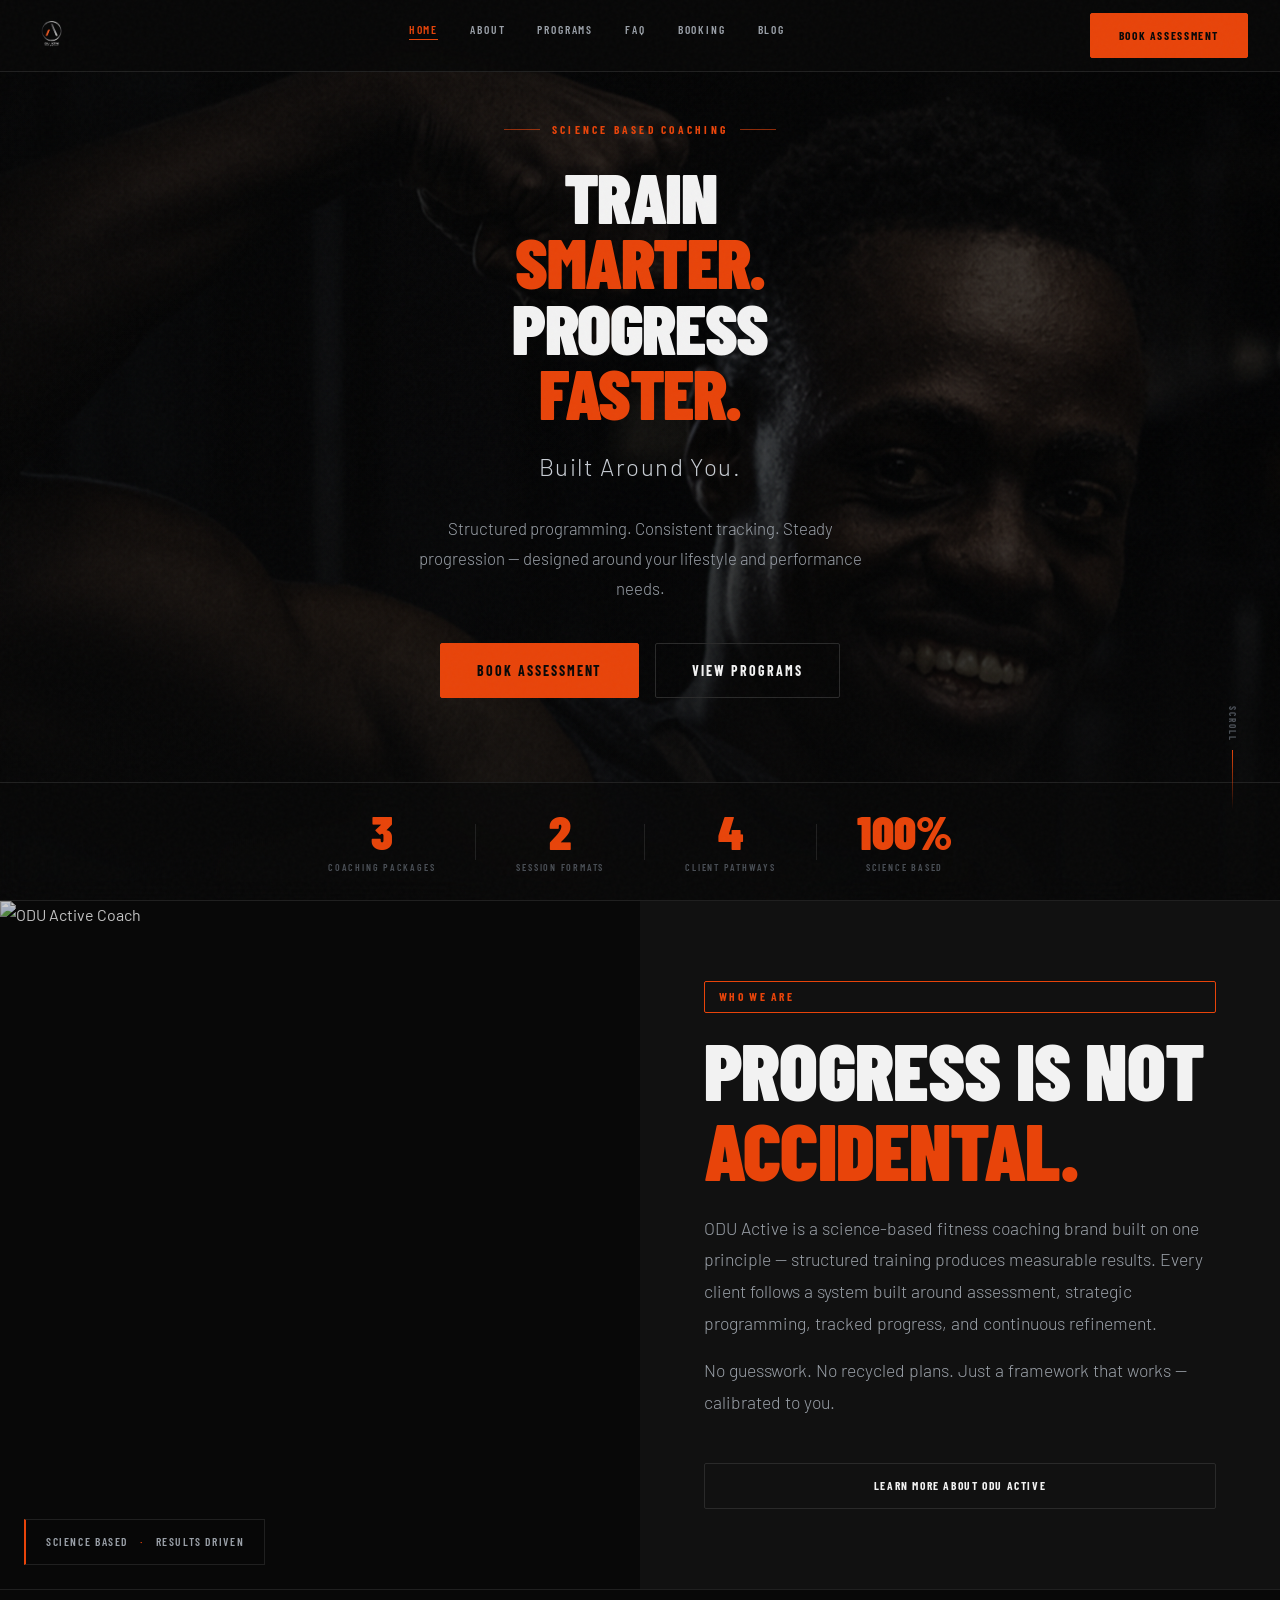
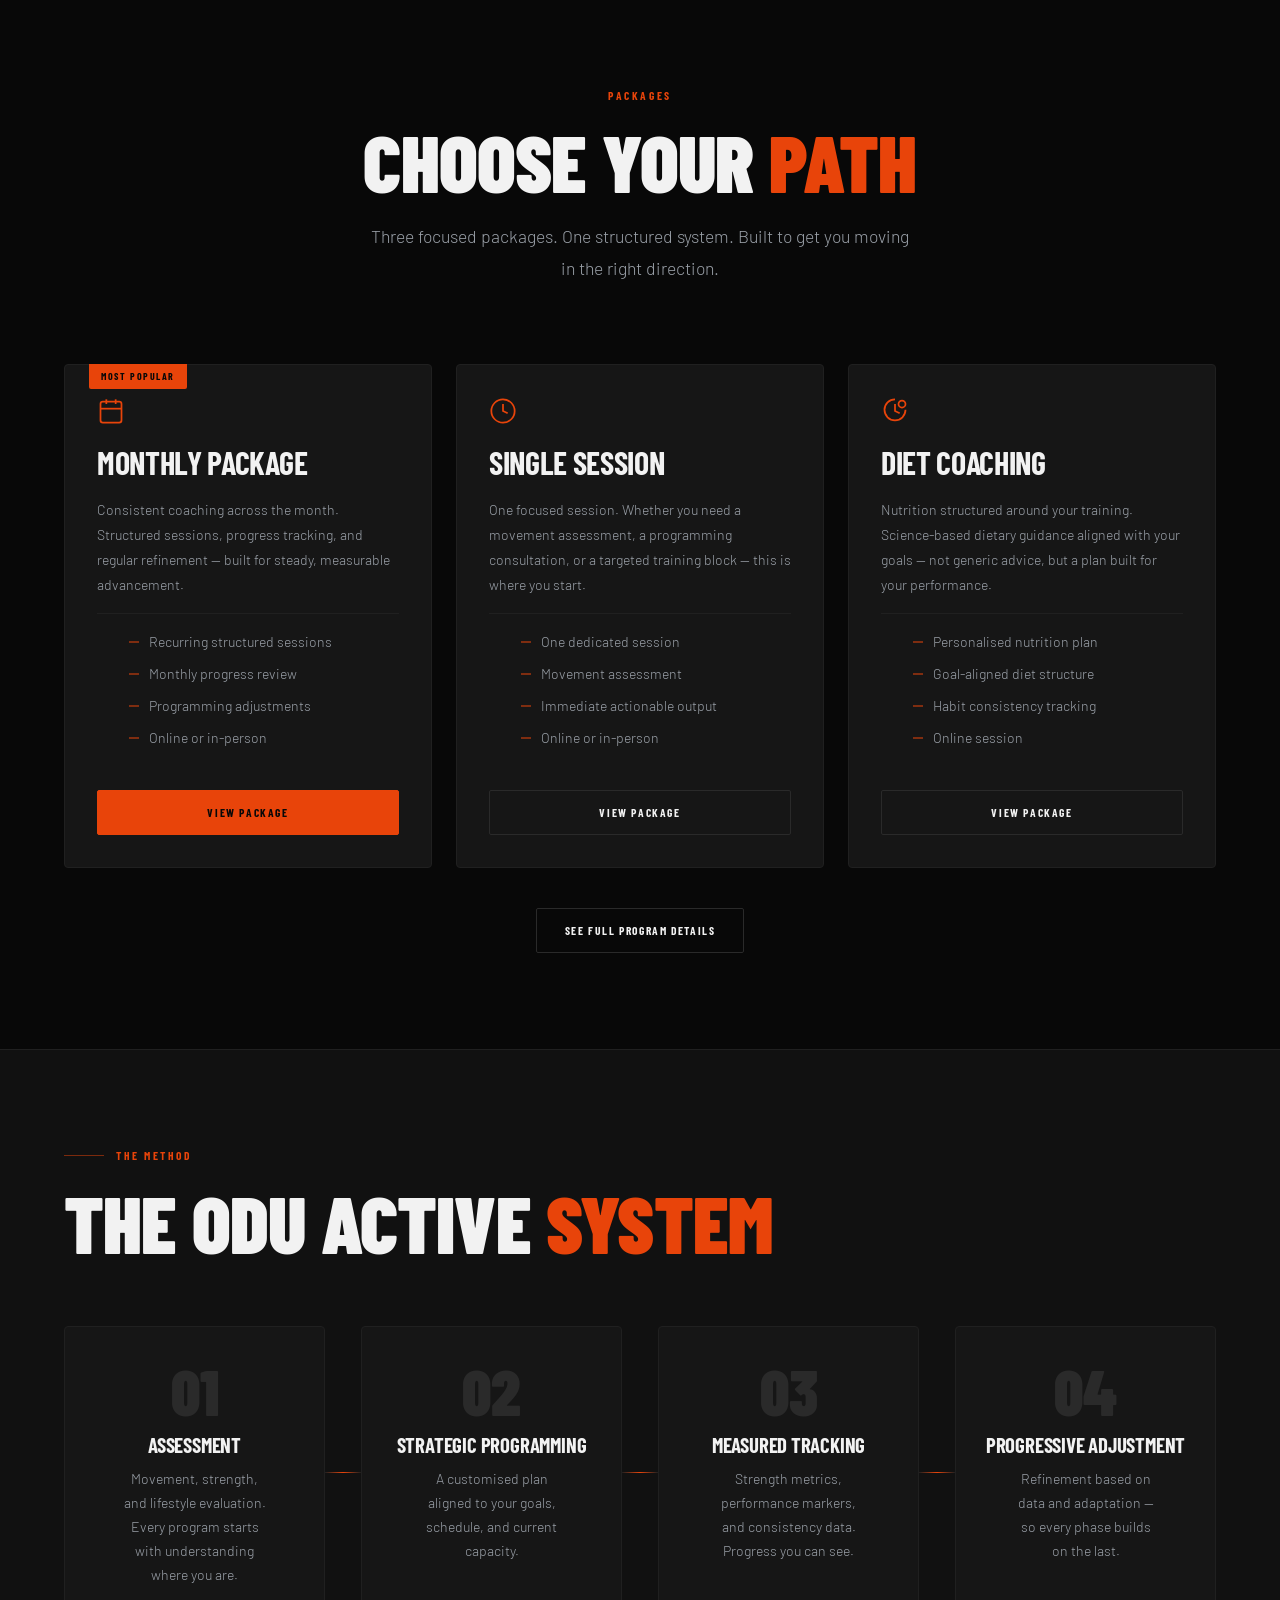
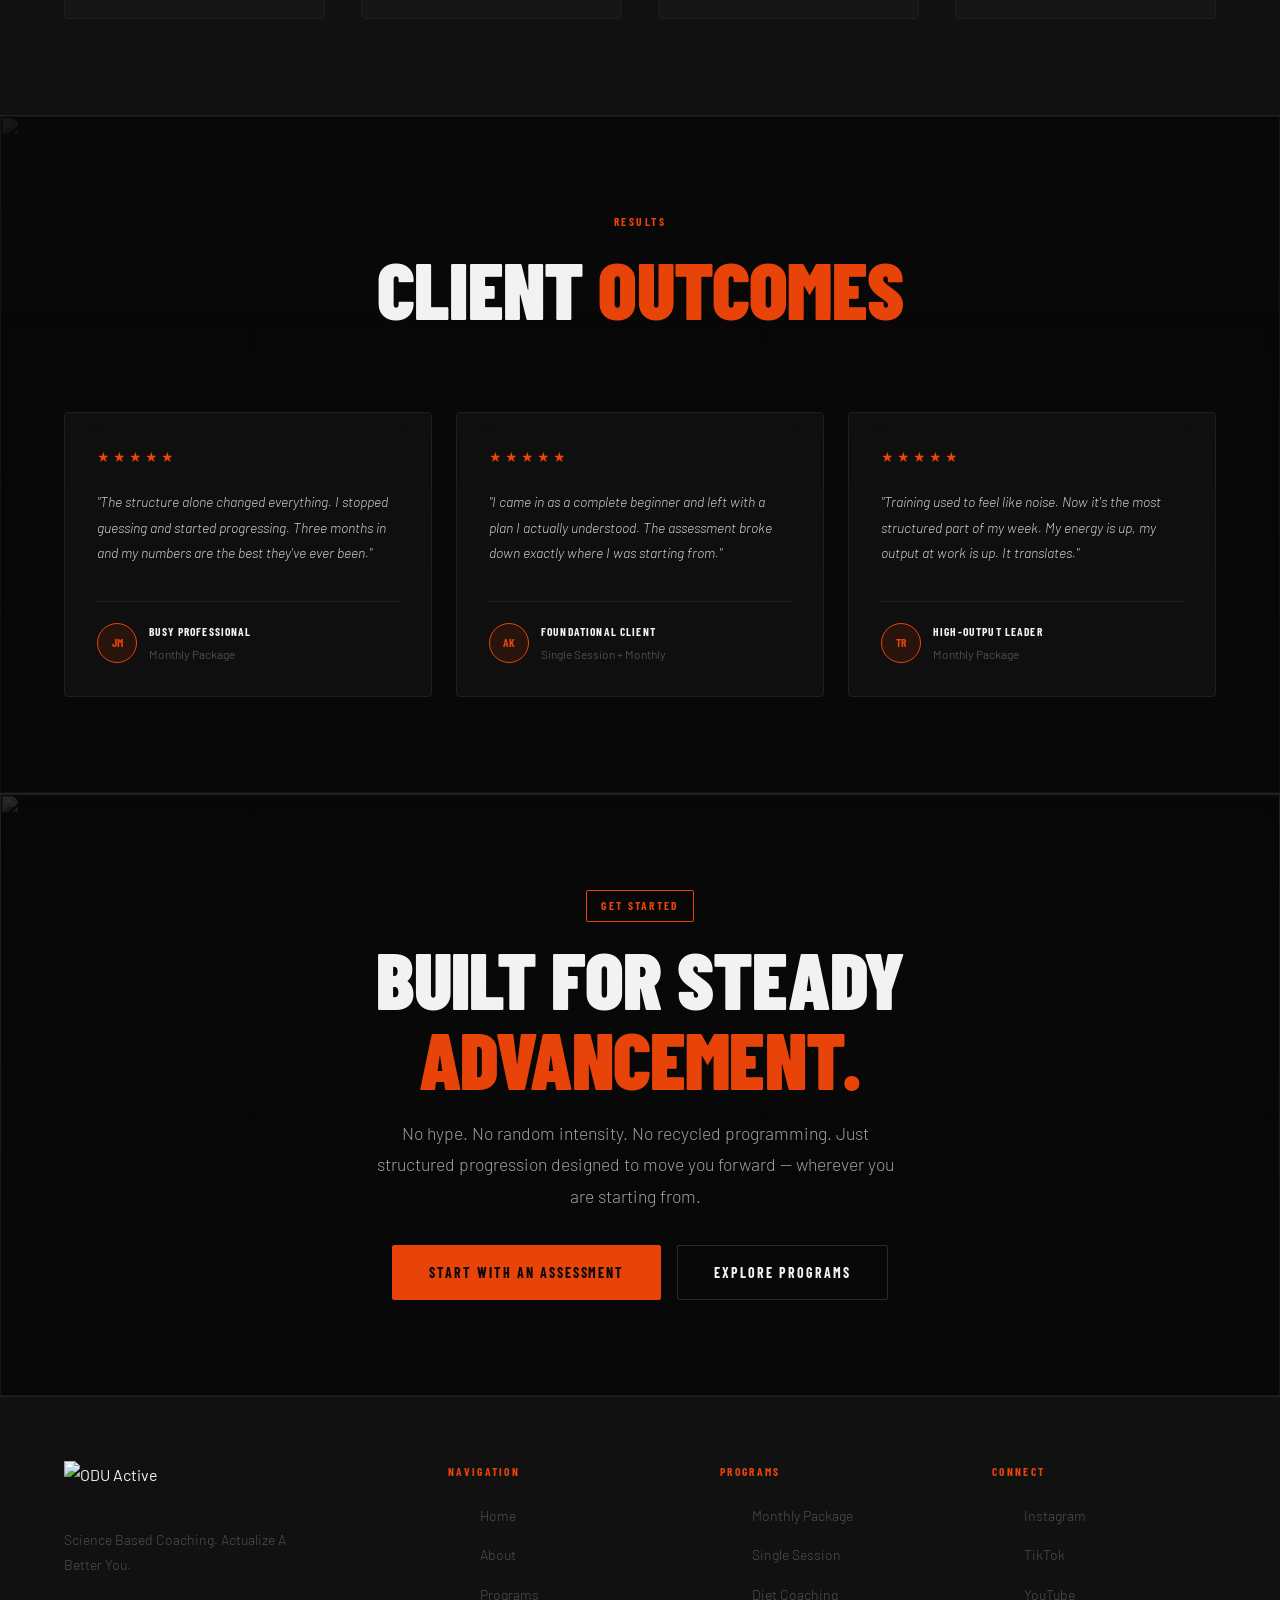
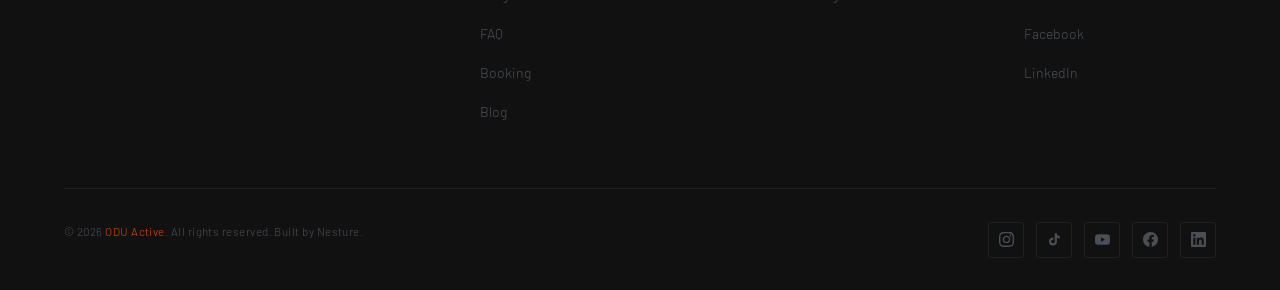
==== commit f37cdc4e: "Booking Platform Updates" ====
--- a/index.html
+++ b/index.html
@@ -21,7 +21,7 @@
   <nav class="navbar" aria-label="Main navigation">
     <div class="navbar__inner">
       <a href="index.html" class="navbar__logo">
-        <img src="./assets/images/Sample-3(silver).png" alt="ODU Active" class="navbar__logo-img"/>
+        <img src="./assets/images/Sample-3(silver)-transparent.png" alt="ODU Active" class="navbar__logo-img"/>
       </a>
       <ul class="navbar__links">
         <li><a href="index.html" class="active">Home</a></li>
@@ -54,7 +54,7 @@
   <section class="hero" id="hero">
     <div class="hero__bg">
       <!-- Replace with Paul's real photo -->
-      <img src="https://images.unsplash.com/photo-1605296867304-46d5465a13f1?w=1800&q=80" alt="" class="hero__bg-img" aria-hidden="true"/>
+      <img src="./assets/images/16656.png" alt="" class="hero__bg-img" aria-hidden="true"/>
       <div class="hero__bg-overlay"></div>
     </div>
 
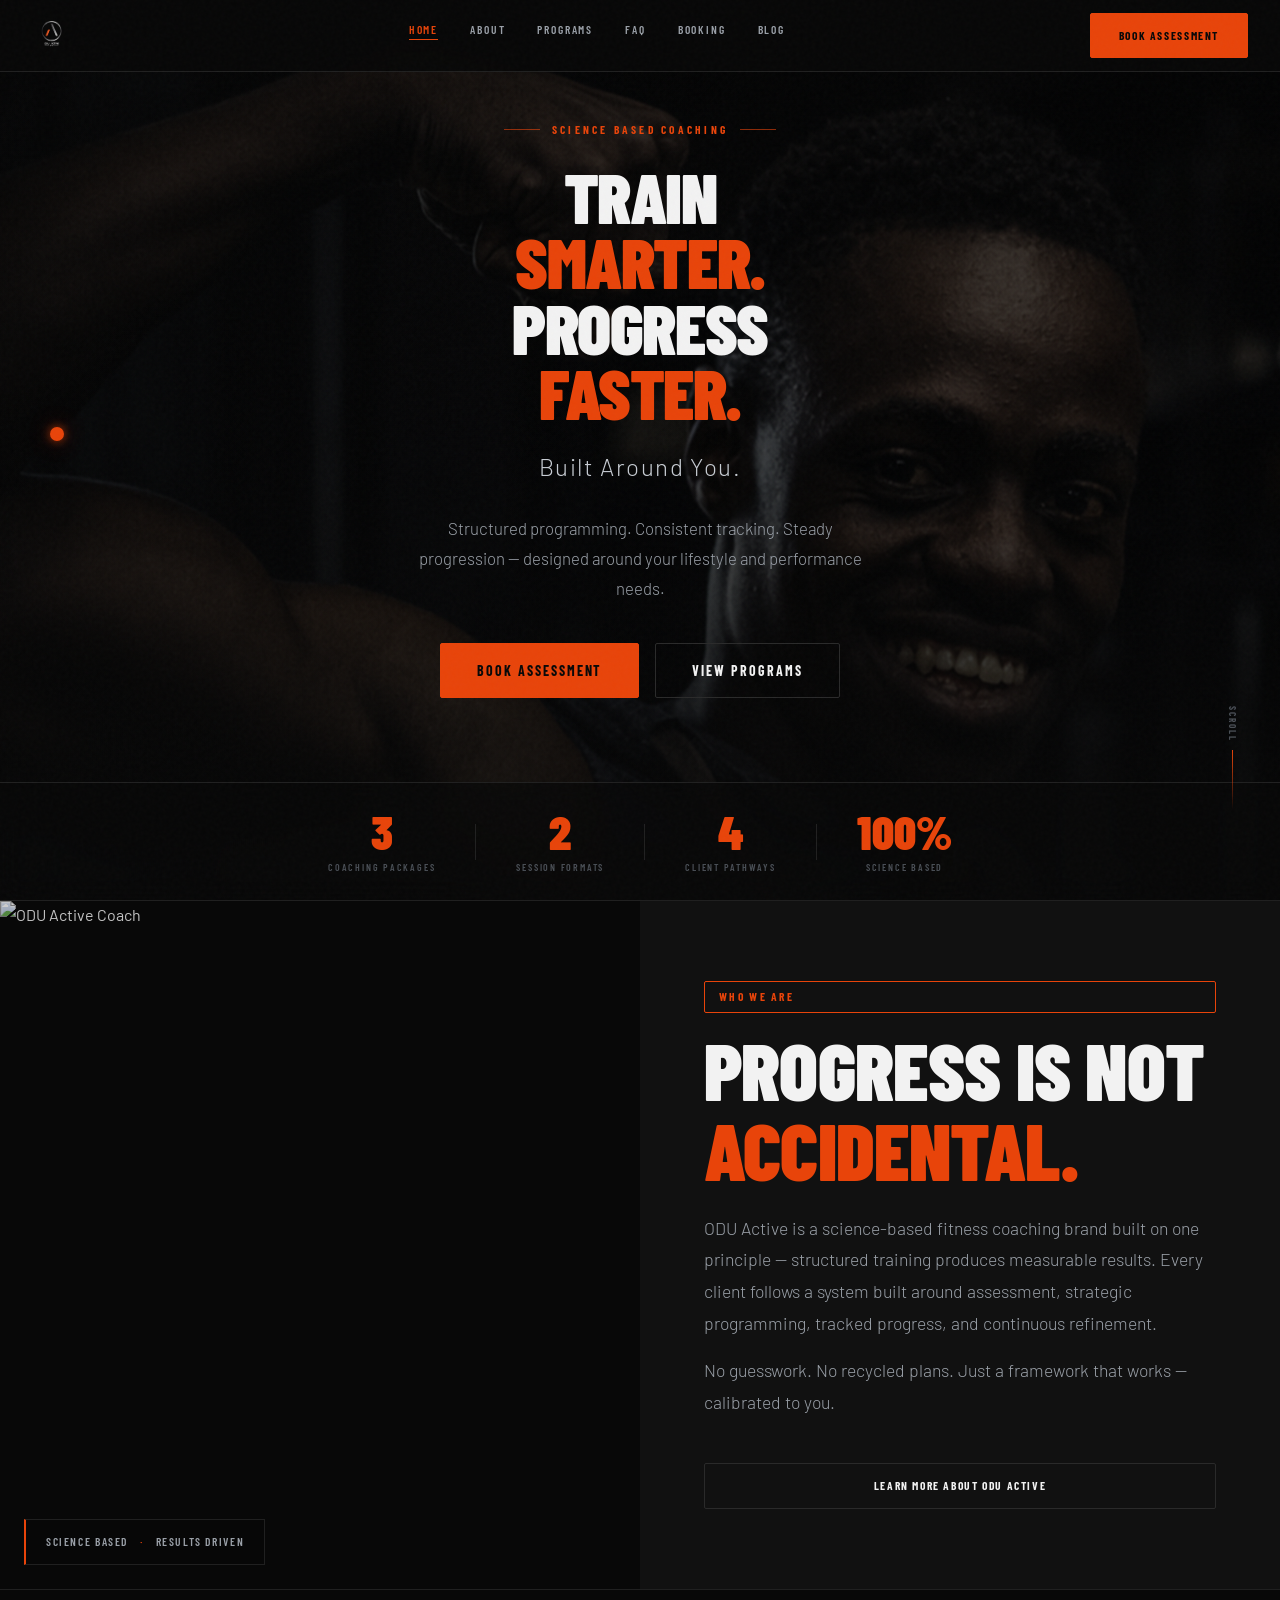
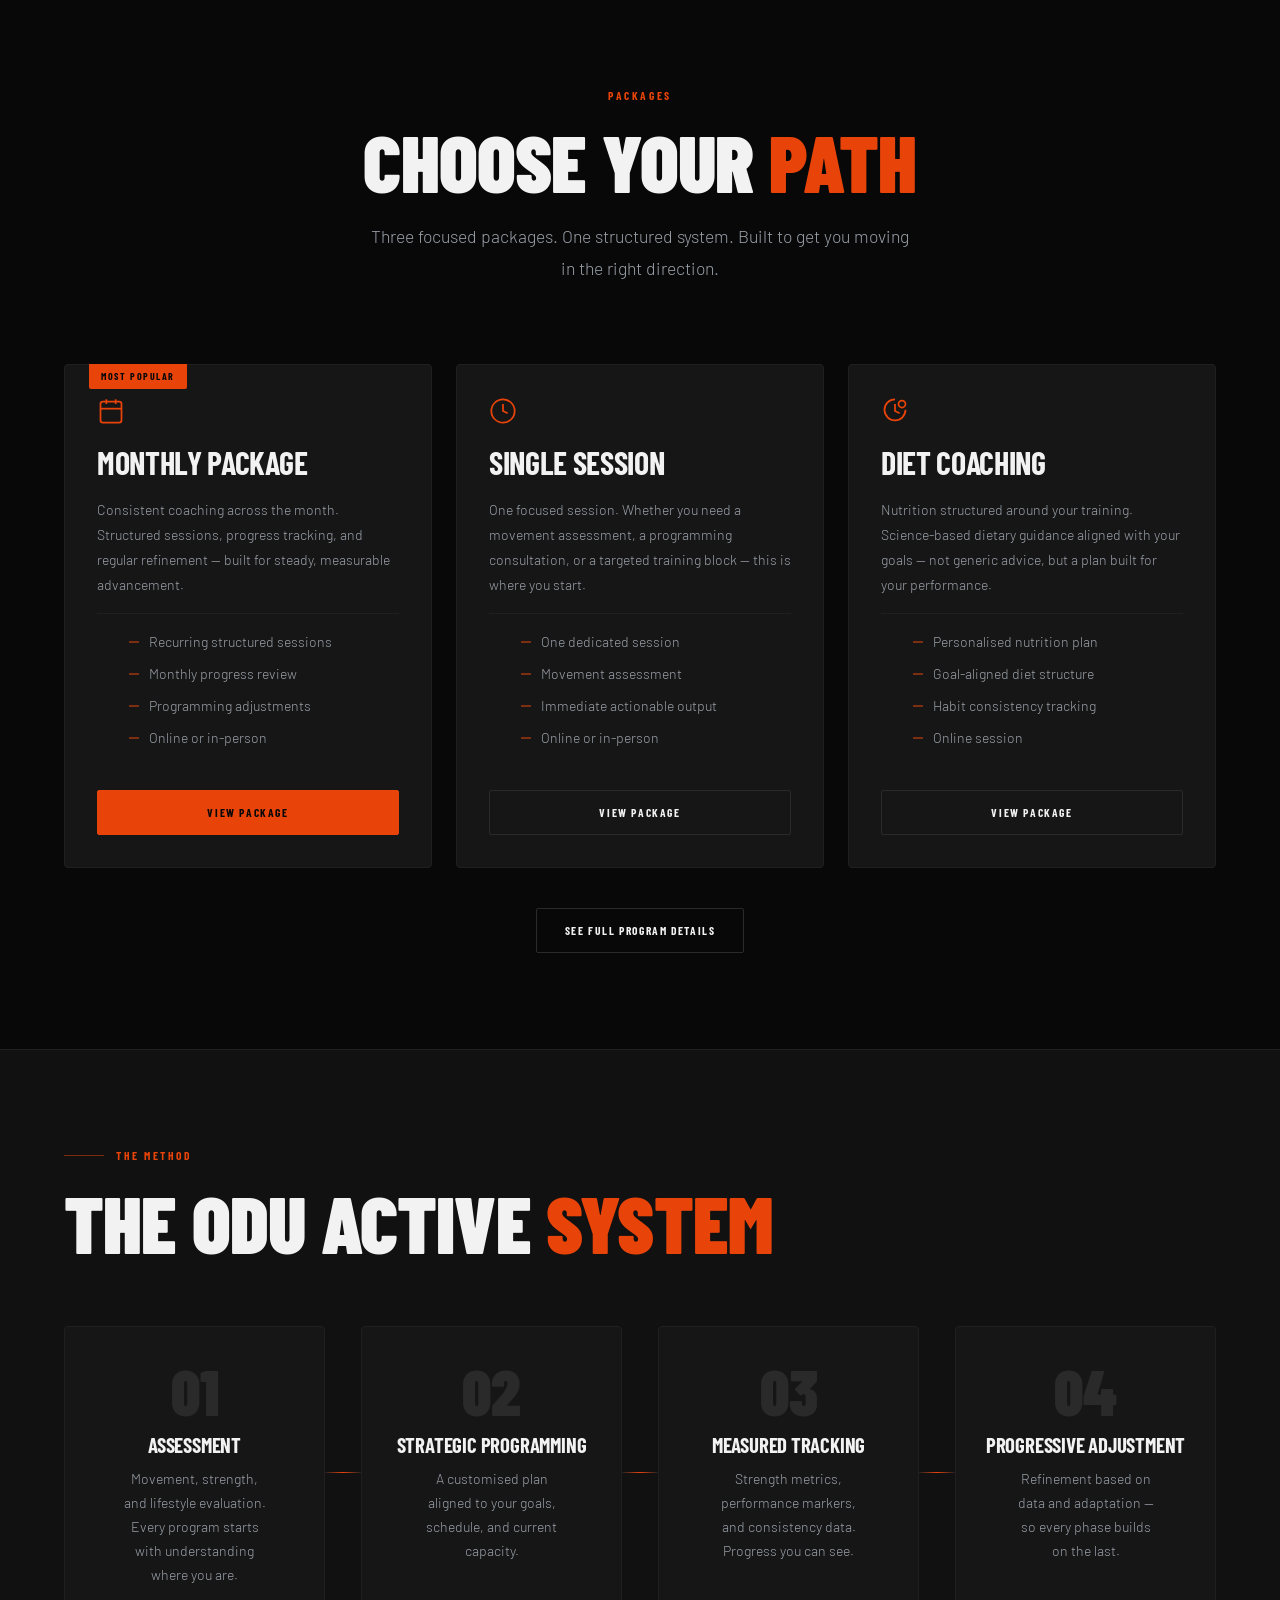
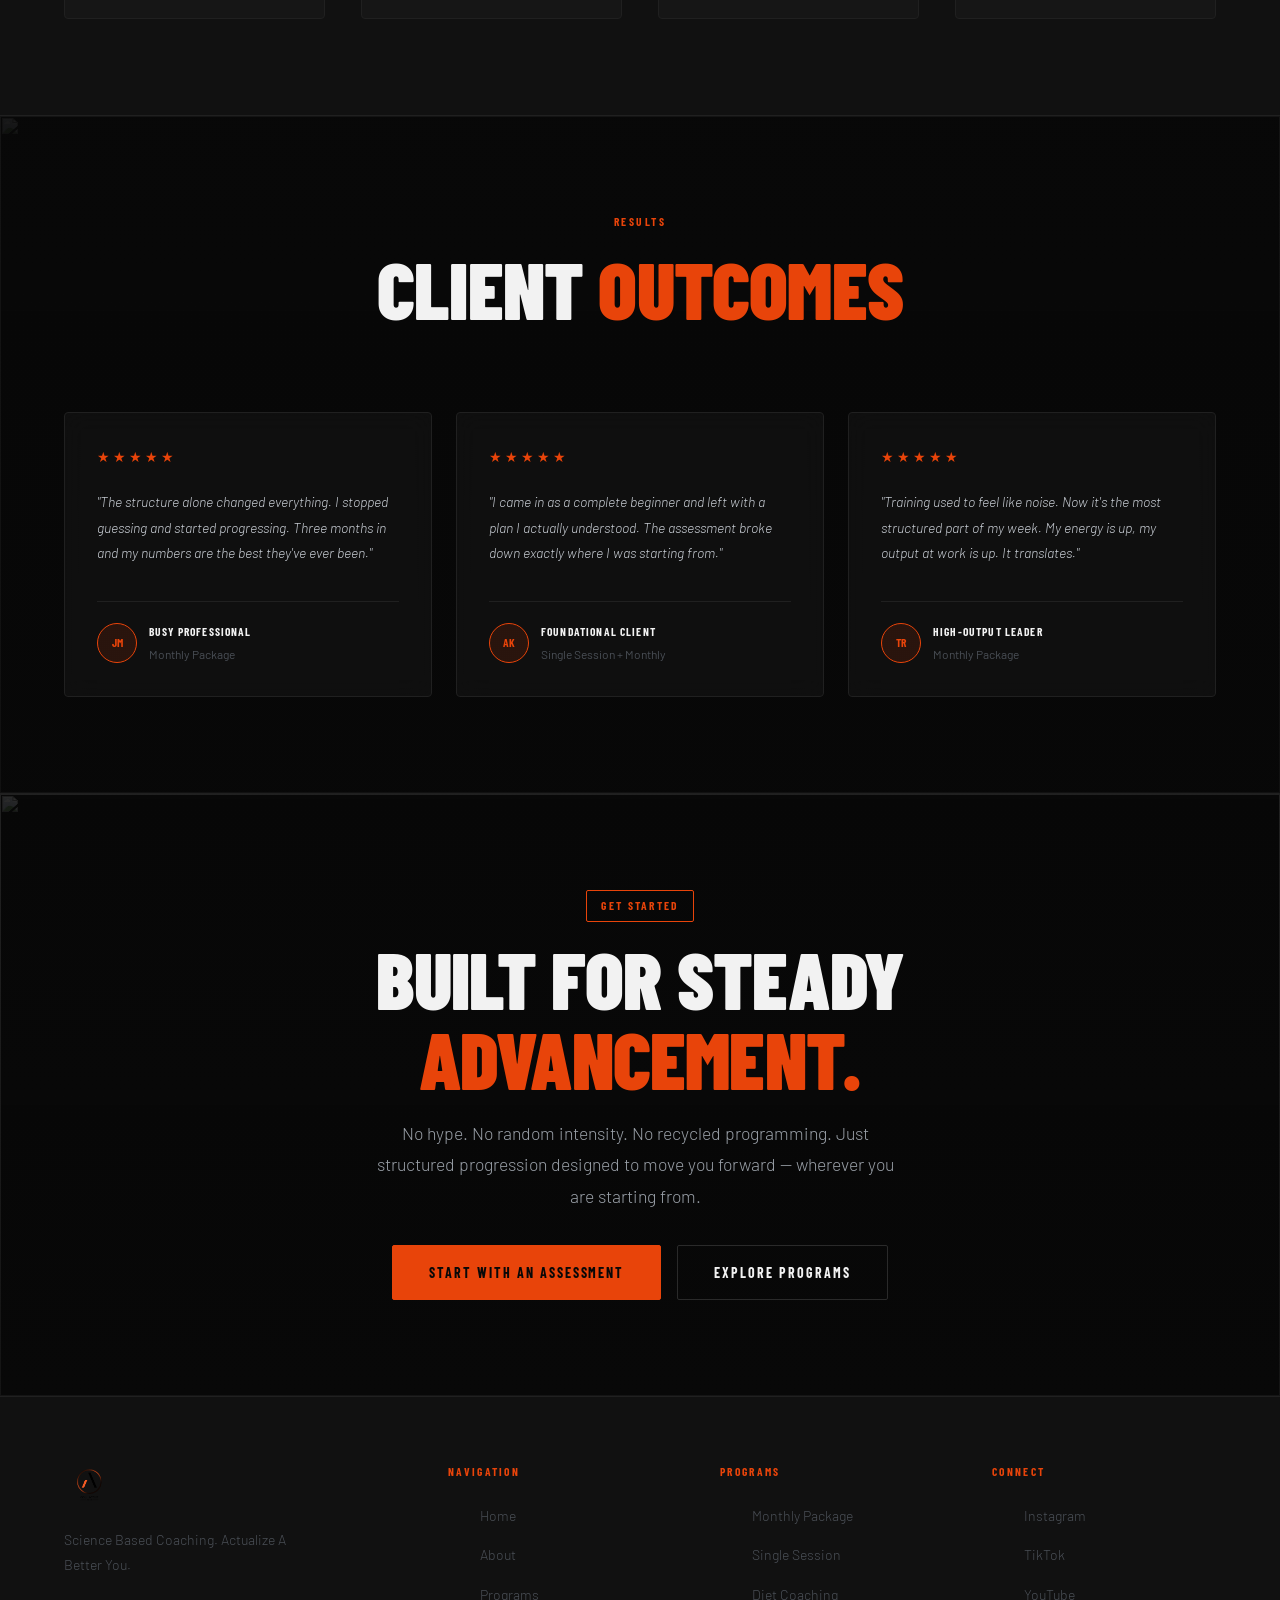
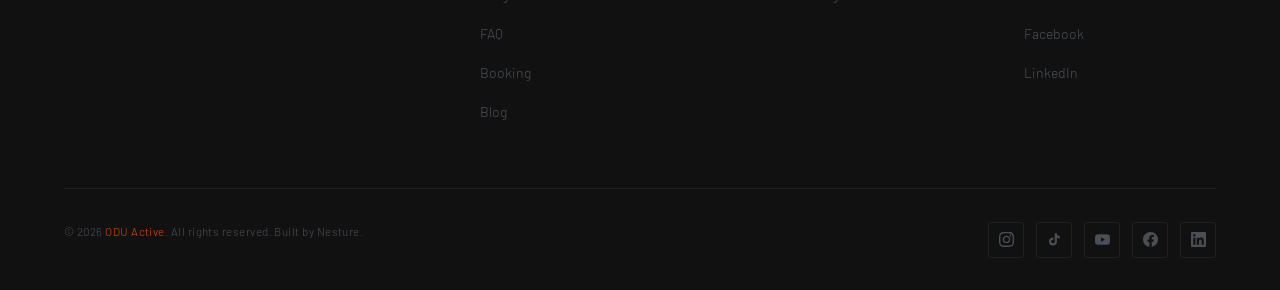
==== commit e3d09abe: "Clean Up" ====
--- a/index.html
+++ b/index.html
@@ -305,7 +305,7 @@
     <div class="footer__inner">
       <div class="footer__top">
         <div>
-          <img src="./assets/images/Sample-3(silver).png" alt="ODU Active" class="footer__brand-logo"/>
+          <img src="./assets/images/Odu-Sample-3(Trannsparent).png" alt="ODU Active" class="footer__brand-logo"/>
           <p class="footer__brand-text">Science Based Coaching. Actualize A Better You.</p>
         </div>
         <div>
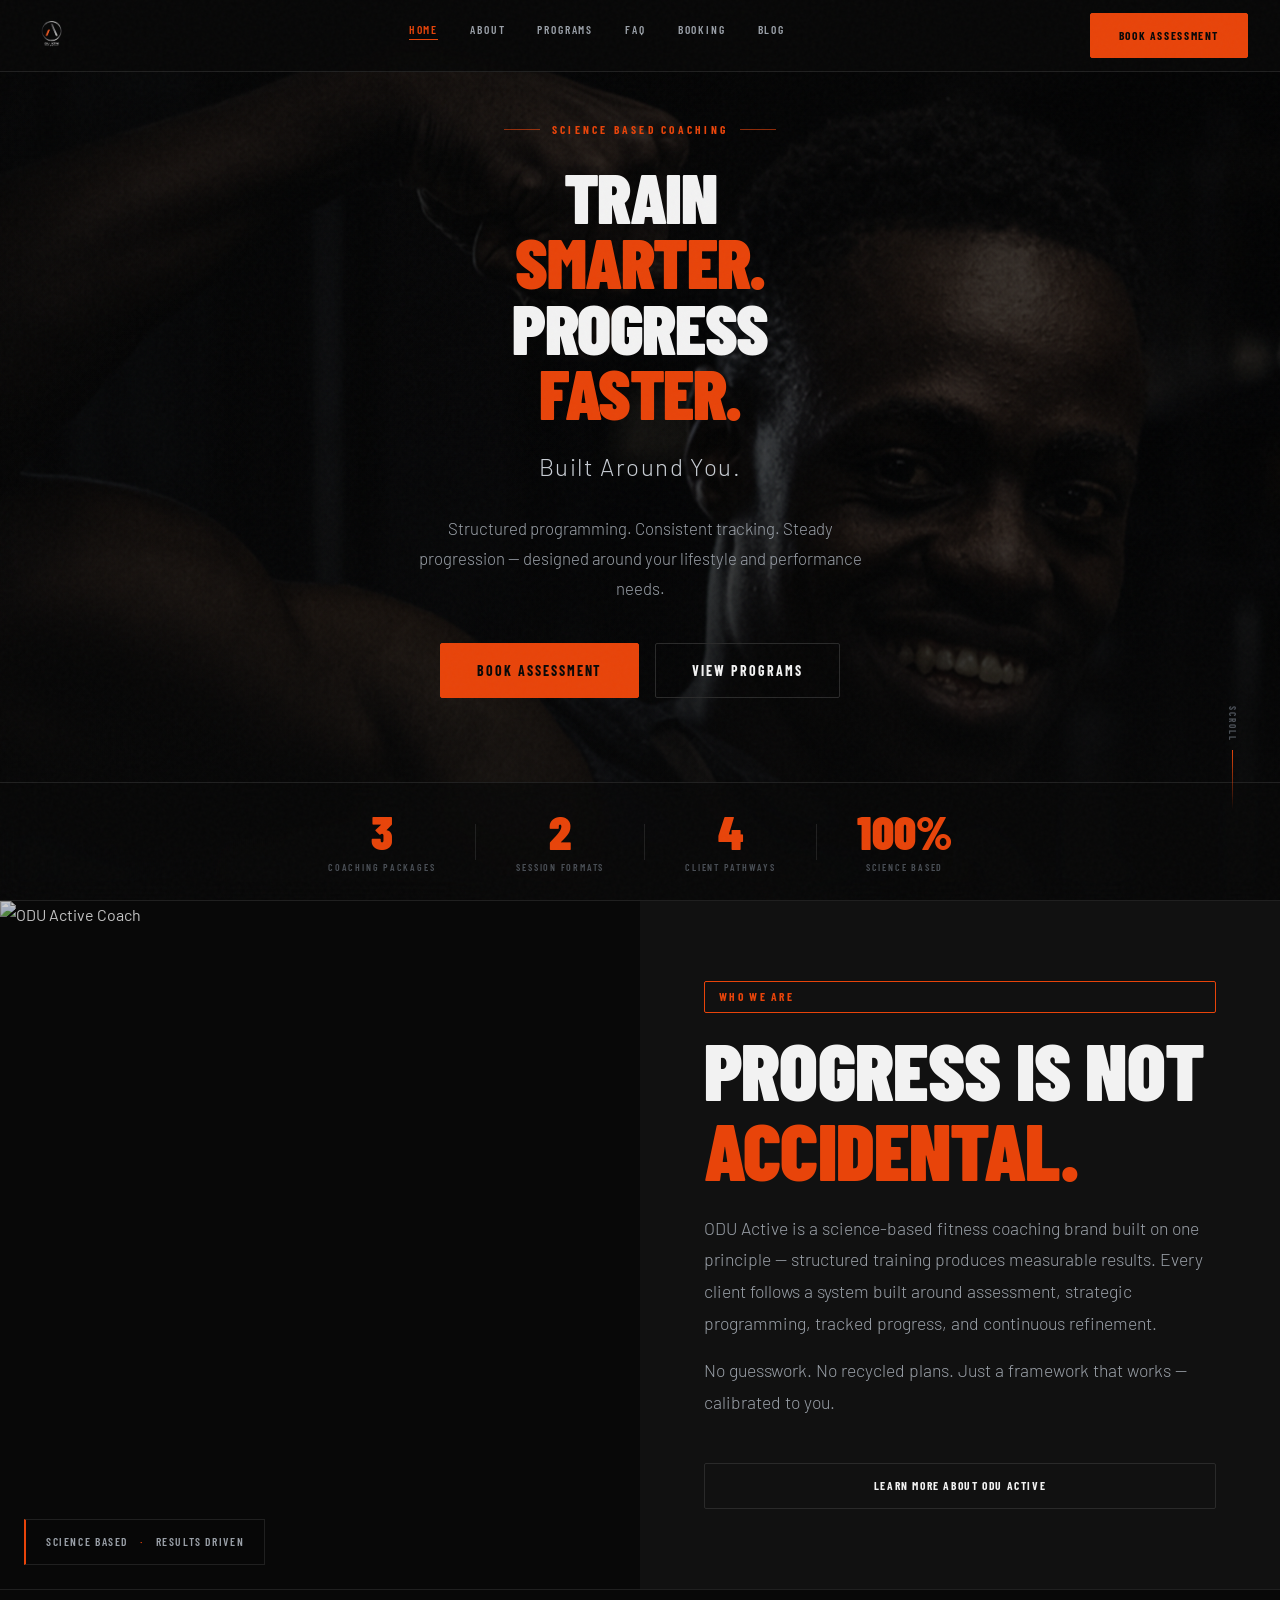
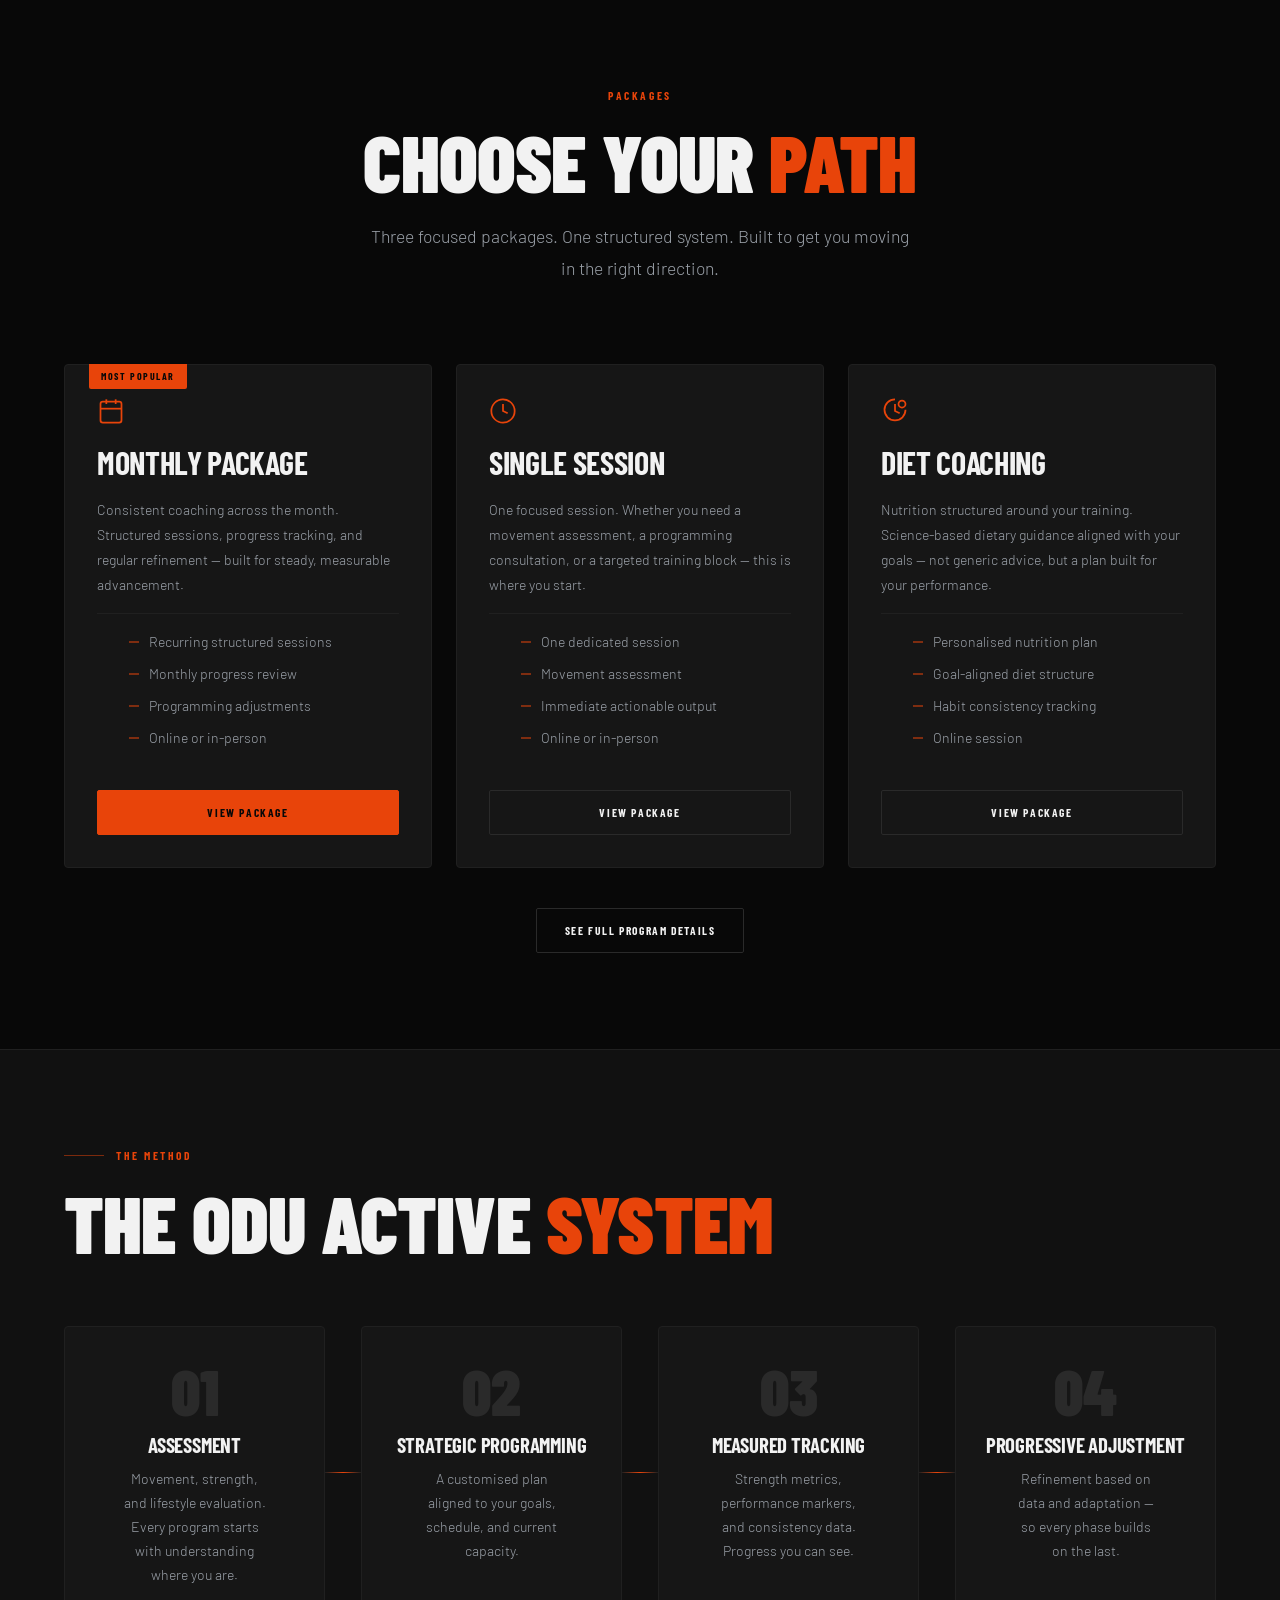
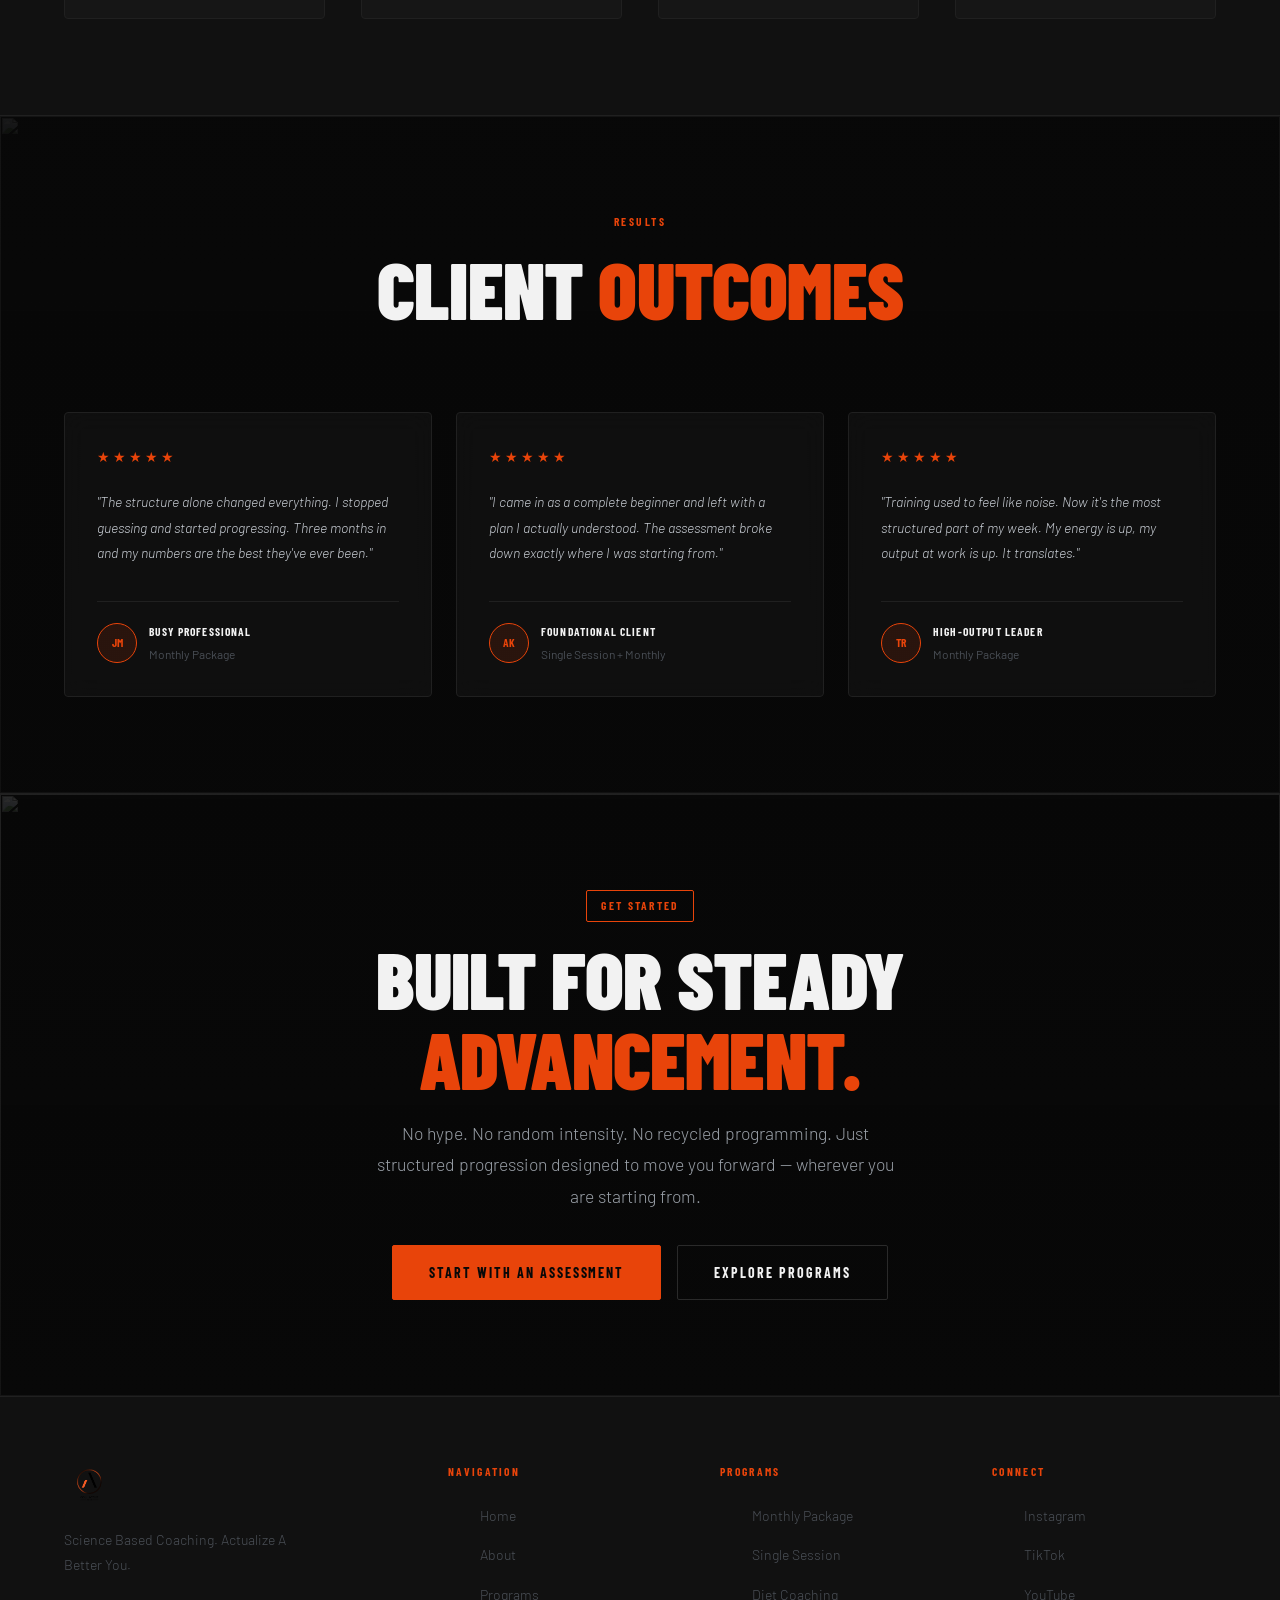
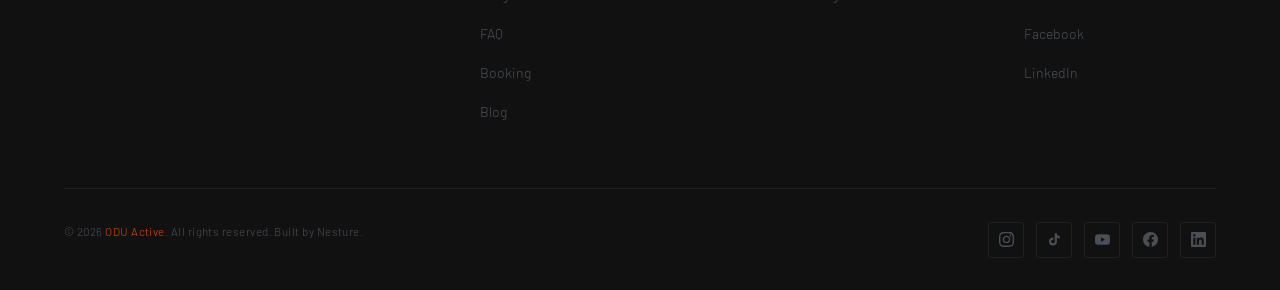
==== commit 74bd94d3: "footer fix and programs wording" ====
--- a/index.html
+++ b/index.html
@@ -330,22 +330,22 @@
         <div>
           <p class="footer__heading">Connect</p>
           <ul class="footer__links">
-            <li><a href="#">Instagram</a></li>
-            <li><a href="#">TikTok</a></li>
-            <li><a href="#">YouTube</a></li>
-            <li><a href="#">Facebook</a></li>
-            <li><a href="#">LinkedIn</a></li>
+            <li><a href="https://www.instagram.com/oduactive" target="_blank" rel="noopener">Instagram</a></li>
+            <li><a href="https://www.tiktok.com/@oduactive" target="_blank" rel="noopener">TikTok</a></li>
+            <li><a href="https://www.youtube.com/@OduActive" target="_blank" rel="noopener">YouTube</a></li>
+            <li><a href="https://www.facebook.com/share/g/1CzqJcqeXd/" target="_blank" rel="noopener">Facebook</a></li>
+            <li><a href="https://www.linkedin.com/in/paul-oduor-76a581387" target="_blank" rel="noopener">LinkedIn</a></li>
           </ul>
         </div>
       </div>
       <div class="footer__bottom">
-        <p class="footer__copy">&copy; 2026 <span>ODU Active</span>. All rights reserved. Built by Nesture.</p>
+        <p class="footer__copy">&copy; 2026 <span>ODU Active</span>. All rights reserved. Built by <a href="https://www.nesturex.com" target="_blank" rel="noopener" class="footer__nesture">Nesture</a>.</p>
         <div class="footer__socials">
-          <a href="#" class="footer__social-link" aria-label="Instagram"><svg viewBox="0 0 24 24"><path d="M12 2.163c3.204 0 3.584.012 4.85.07 3.252.148 4.771 1.691 4.919 4.919.058 1.265.069 1.645.069 4.849 0 3.205-.012 3.584-.069 4.849-.149 3.225-1.664 4.771-4.919 4.919-1.266.058-1.644.07-4.85.07-3.204 0-3.584-.012-4.849-.07-3.26-.149-4.771-1.699-4.919-4.92-.058-1.265-.07-1.644-.07-4.849 0-3.204.013-3.583.07-4.849.149-3.227 1.664-4.771 4.919-4.919 1.266-.057 1.645-.069 4.849-.069zm0-2.163c-3.259 0-3.667.014-4.947.072-4.358.2-6.78 2.618-6.98 6.98-.059 1.281-.073 1.689-.073 4.948 0 3.259.014 3.668.072 4.948.2 4.358 2.618 6.78 6.98 6.98 1.281.058 1.689.072 4.948.072 3.259 0 3.668-.014 4.948-.072 4.354-.2 6.782-2.618 6.979-6.98.059-1.28.073-1.689.073-4.948 0-3.259-.014-3.667-.072-4.947-.196-4.354-2.617-6.78-6.979-6.98-1.281-.059-1.69-.073-4.949-.073zm0 5.838c-3.403 0-6.162 2.759-6.162 6.162s2.759 6.163 6.162 6.163 6.162-2.759 6.162-6.163c0-3.403-2.759-6.162-6.162-6.162zm0 10.162c-2.209 0-4-1.79-4-4 0-2.209 1.791-4 4-4s4 1.791 4 4c0 2.21-1.791 4-4 4zm6.406-11.845c-.796 0-1.441.645-1.441 1.44s.645 1.44 1.441 1.44c.795 0 1.439-.645 1.439-1.44s-.644-1.44-1.439-1.44z"/></svg></a>
-          <a href="#" class="footer__social-link" aria-label="TikTok"><svg viewBox="0 0 24 24"><path d="M19.59 6.69a4.83 4.83 0 0 1-3.77-4.25V2h-3.45v13.67a2.89 2.89 0 0 1-2.88 2.5 2.89 2.89 0 0 1-2.89-2.89 2.89 2.89 0 0 1 2.89-2.89c.28 0 .54.04.79.1V9.01a6.33 6.33 0 0 0-.79-.05 6.34 6.34 0 0 0-6.34 6.34 6.34 6.34 0 0 0 6.34 6.34 6.34 6.34 0 0 0 6.33-6.34V8.69a8.18 8.18 0 0 0 4.78 1.52V6.75a4.85 4.85 0 0 1-1.01-.06z"/></svg></a>
-          <a href="#" class="footer__social-link" aria-label="YouTube"><svg viewBox="0 0 24 24"><path d="M23.498 6.186a3.016 3.016 0 0 0-2.122-2.136C19.505 3.545 12 3.545 12 3.545s-7.505 0-9.377.505A3.017 3.017 0 0 0 .502 6.186C0 8.07 0 12 0 12s0 3.93.502 5.814a3.016 3.016 0 0 0 2.122 2.136c1.871.505 9.376.505 9.376.505s7.505 0 9.377-.505a3.015 3.015 0 0 0 2.122-2.136C24 15.93 24 12 24 12s0-3.93-.502-5.814zM9.545 15.568V8.432L15.818 12l-6.273 3.568z"/></svg></a>
-          <a href="#" class="footer__social-link" aria-label="Facebook"><svg viewBox="0 0 24 24"><path d="M24 12.073c0-6.627-5.373-12-12-12s-12 5.373-12 12c0 5.99 4.388 10.954 10.125 11.854v-8.385H7.078v-3.47h3.047V9.43c0-3.007 1.792-4.669 4.533-4.669 1.312 0 2.686.235 2.686.235v2.953H15.83c-1.491 0-1.956.925-1.956 1.874v2.25h3.328l-.532 3.47h-2.796v8.385C19.612 23.027 24 18.062 24 12.073z"/></svg></a>
-          <a href="#" class="footer__social-link" aria-label="LinkedIn"><svg viewBox="0 0 24 24"><path d="M20.447 20.452h-3.554v-5.569c0-1.328-.027-3.037-1.852-3.037-1.853 0-2.136 1.445-2.136 2.939v5.667H9.351V9h3.414v1.561h.046c.477-.9 1.637-1.85 3.37-1.85 3.601 0 4.267 2.37 4.267 5.455v6.286zM5.337 7.433a2.062 2.062 0 0 1-2.063-2.065 2.064 2.064 0 1 1 2.063 2.065zm1.782 13.019H3.555V9h3.564v11.452zM22.225 0H1.771C.792 0 0 .774 0 1.729v20.542C0 23.227.792 24 1.771 24h20.451C23.2 24 24 23.227 24 22.271V1.729C24 .774 23.2 0 22.222 0h.003z"/></svg></a>
+          <a href="https://www.instagram.com/oduactive" target="_blank" rel="noopener" class="footer__social-link" aria-label="Instagram"><svg viewBox="0 0 24 24"><path d="M12 2.163c3.204 0 3.584.012 4.85.07 3.252.148 4.771 1.691 4.919 4.919.058 1.265.069 1.645.069 4.849 0 3.205-.012 3.584-.069 4.849-.149 3.225-1.664 4.771-4.919 4.919-1.266.058-1.644.07-4.85.07-3.204 0-3.584-.012-4.849-.07-3.26-.149-4.771-1.699-4.919-4.92-.058-1.265-.07-1.644-.07-4.849 0-3.204.013-3.583.07-4.849.149-3.227 1.664-4.771 4.919-4.919 1.266-.057 1.645-.069 4.849-.069zm0-2.163c-3.259 0-3.667.014-4.947.072-4.358.2-6.78 2.618-6.98 6.98-.059 1.281-.073 1.689-.073 4.948 0 3.259.014 3.668.072 4.948.2 4.358 2.618 6.78 6.98 6.98 1.281.058 1.689.072 4.948.072 3.259 0 3.668-.014 4.948-.072 4.354-.2 6.782-2.618 6.979-6.98.059-1.28.073-1.689.073-4.948 0-3.259-.014-3.667-.072-4.947-.196-4.354-2.617-6.78-6.979-6.98-1.281-.059-1.69-.073-4.949-.073zm0 5.838c-3.403 0-6.162 2.759-6.162 6.162s2.759 6.163 6.162 6.163 6.162-2.759 6.162-6.163c0-3.403-2.759-6.162-6.162-6.162zm0 10.162c-2.209 0-4-1.79-4-4 0-2.209 1.791-4 4-4s4 1.791 4 4c0 2.21-1.791 4-4 4zm6.406-11.845c-.796 0-1.441.645-1.441 1.44s.645 1.44 1.441 1.44c.795 0 1.439-.645 1.439-1.44s-.644-1.44-1.439-1.44z"/></svg></a>
+          <a href="https://www.tiktok.com/@oduactive" target="_blank" rel="noopener" class="footer__social-link" aria-label="TikTok"><svg viewBox="0 0 24 24"><path d="M19.59 6.69a4.83 4.83 0 0 1-3.77-4.25V2h-3.45v13.67a2.89 2.89 0 0 1-2.88 2.5 2.89 2.89 0 0 1-2.89-2.89 2.89 2.89 0 0 1 2.89-2.89c.28 0 .54.04.79.1V9.01a6.33 6.33 0 0 0-.79-.05 6.34 6.34 0 0 0-6.34 6.34 6.34 6.34 0 0 0 6.34 6.34 6.34 6.34 0 0 0 6.33-6.34V8.69a8.18 8.18 0 0 0 4.78 1.52V6.75a4.85 4.85 0 0 1-1.01-.06z"/></svg></a>
+          <a href="https://www.youtube.com/@OduActive" target="_blank" rel="noopener" class="footer__social-link" aria-label="YouTube"><svg viewBox="0 0 24 24"><path d="M23.498 6.186a3.016 3.016 0 0 0-2.122-2.136C19.505 3.545 12 3.545 12 3.545s-7.505 0-9.377.505A3.017 3.017 0 0 0 .502 6.186C0 8.07 0 12 0 12s0 3.93.502 5.814a3.016 3.016 0 0 0 2.122 2.136c1.871.505 9.376.505 9.376.505s7.505 0 9.377-.505a3.015 3.015 0 0 0 2.122-2.136C24 15.93 24 12 24 12s0-3.93-.502-5.814zM9.545 15.568V8.432L15.818 12l-6.273 3.568z"/></svg></a>
+          <a href="https://www.facebook.com/share/g/1CzqJcqeXd/" target="_blank" rel="noopener" class="footer__social-link" aria-label="Facebook"><svg viewBox="0 0 24 24"><path d="M24 12.073c0-6.627-5.373-12-12-12s-12 5.373-12 12c0 5.99 4.388 10.954 10.125 11.854v-8.385H7.078v-3.47h3.047V9.43c0-3.007 1.792-4.669 4.533-4.669 1.312 0 2.686.235 2.686.235v2.953H15.83c-1.491 0-1.956.925-1.956 1.874v2.25h3.328l-.532 3.47h-2.796v8.385C19.612 23.027 24 18.062 24 12.073z"/></svg></a>
+          <a href="https://www.linkedin.com/in/paul-oduor-76a581387" target="_blank" rel="noopener" class="footer__social-link" aria-label="LinkedIn"><svg viewBox="0 0 24 24"><path d="M20.447 20.452h-3.554v-5.569c0-1.328-.027-3.037-1.852-3.037-1.853 0-2.136 1.445-2.136 2.939v5.667H9.351V9h3.414v1.561h.046c.477-.9 1.637-1.85 3.37-1.85 3.601 0 4.267 2.37 4.267 5.455v6.286zM5.337 7.433a2.062 2.062 0 0 1-2.063-2.065 2.064 2.064 0 1 1 2.063 2.065zm1.782 13.019H3.555V9h3.564v11.452zM22.225 0H1.771C.792 0 0 .774 0 1.729v20.542C0 23.227.792 24 1.771 24h20.451C23.2 24 24 23.227 24 22.271V1.729C24 .774 23.2 0 22.222 0h.003z"/></svg></a>
         </div>
       </div>
     </div>
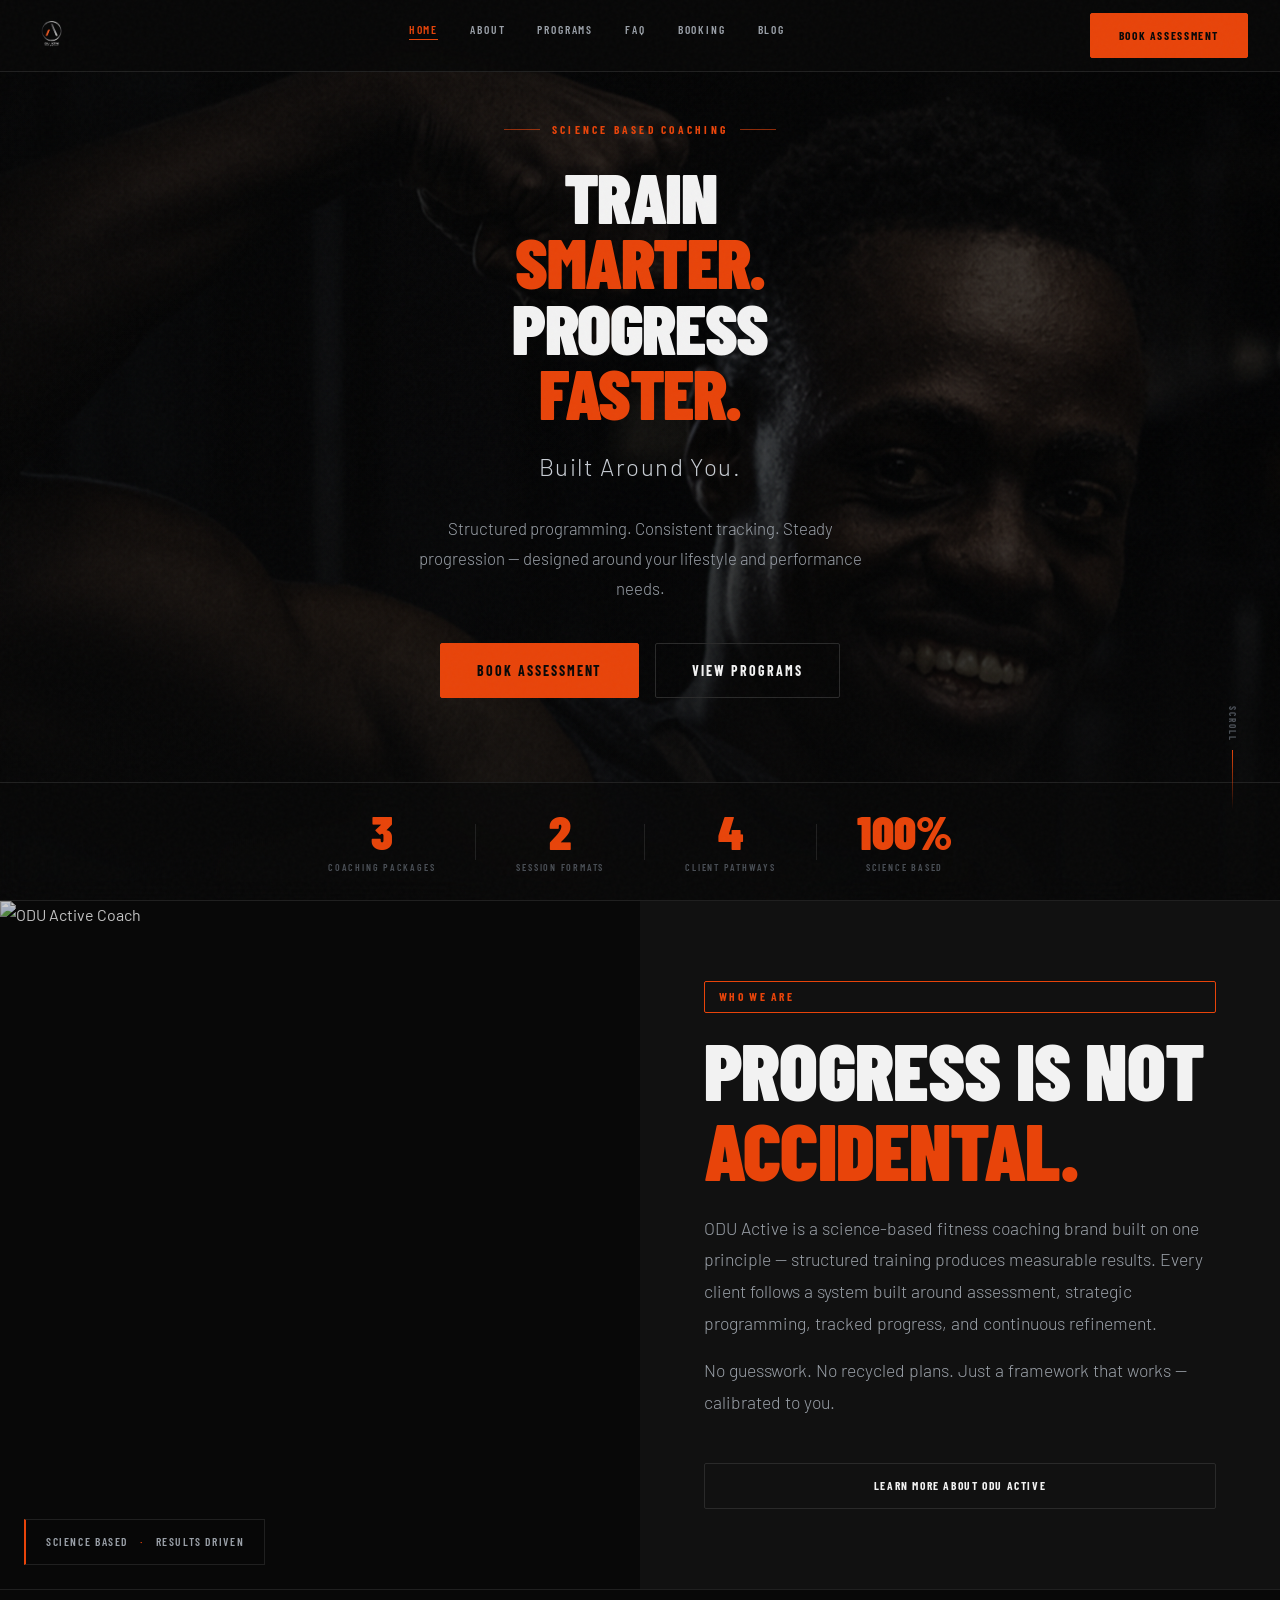
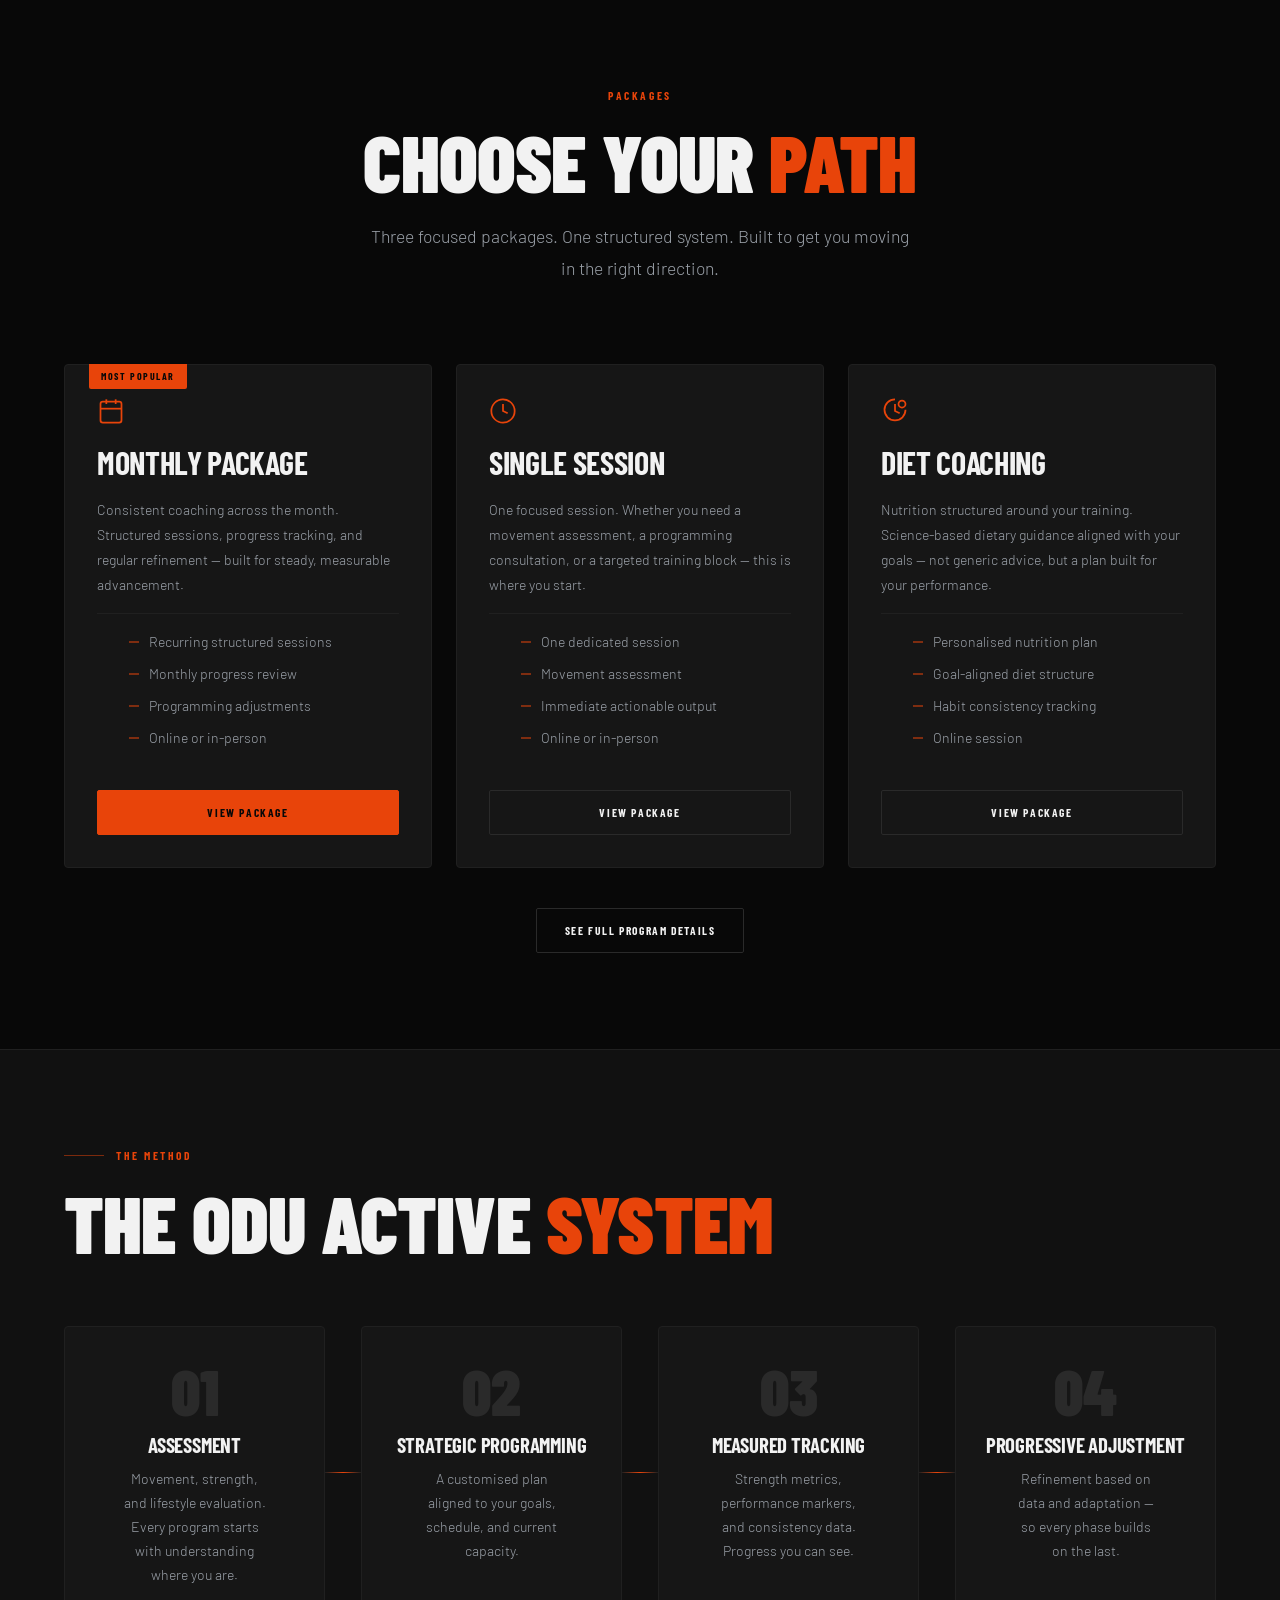
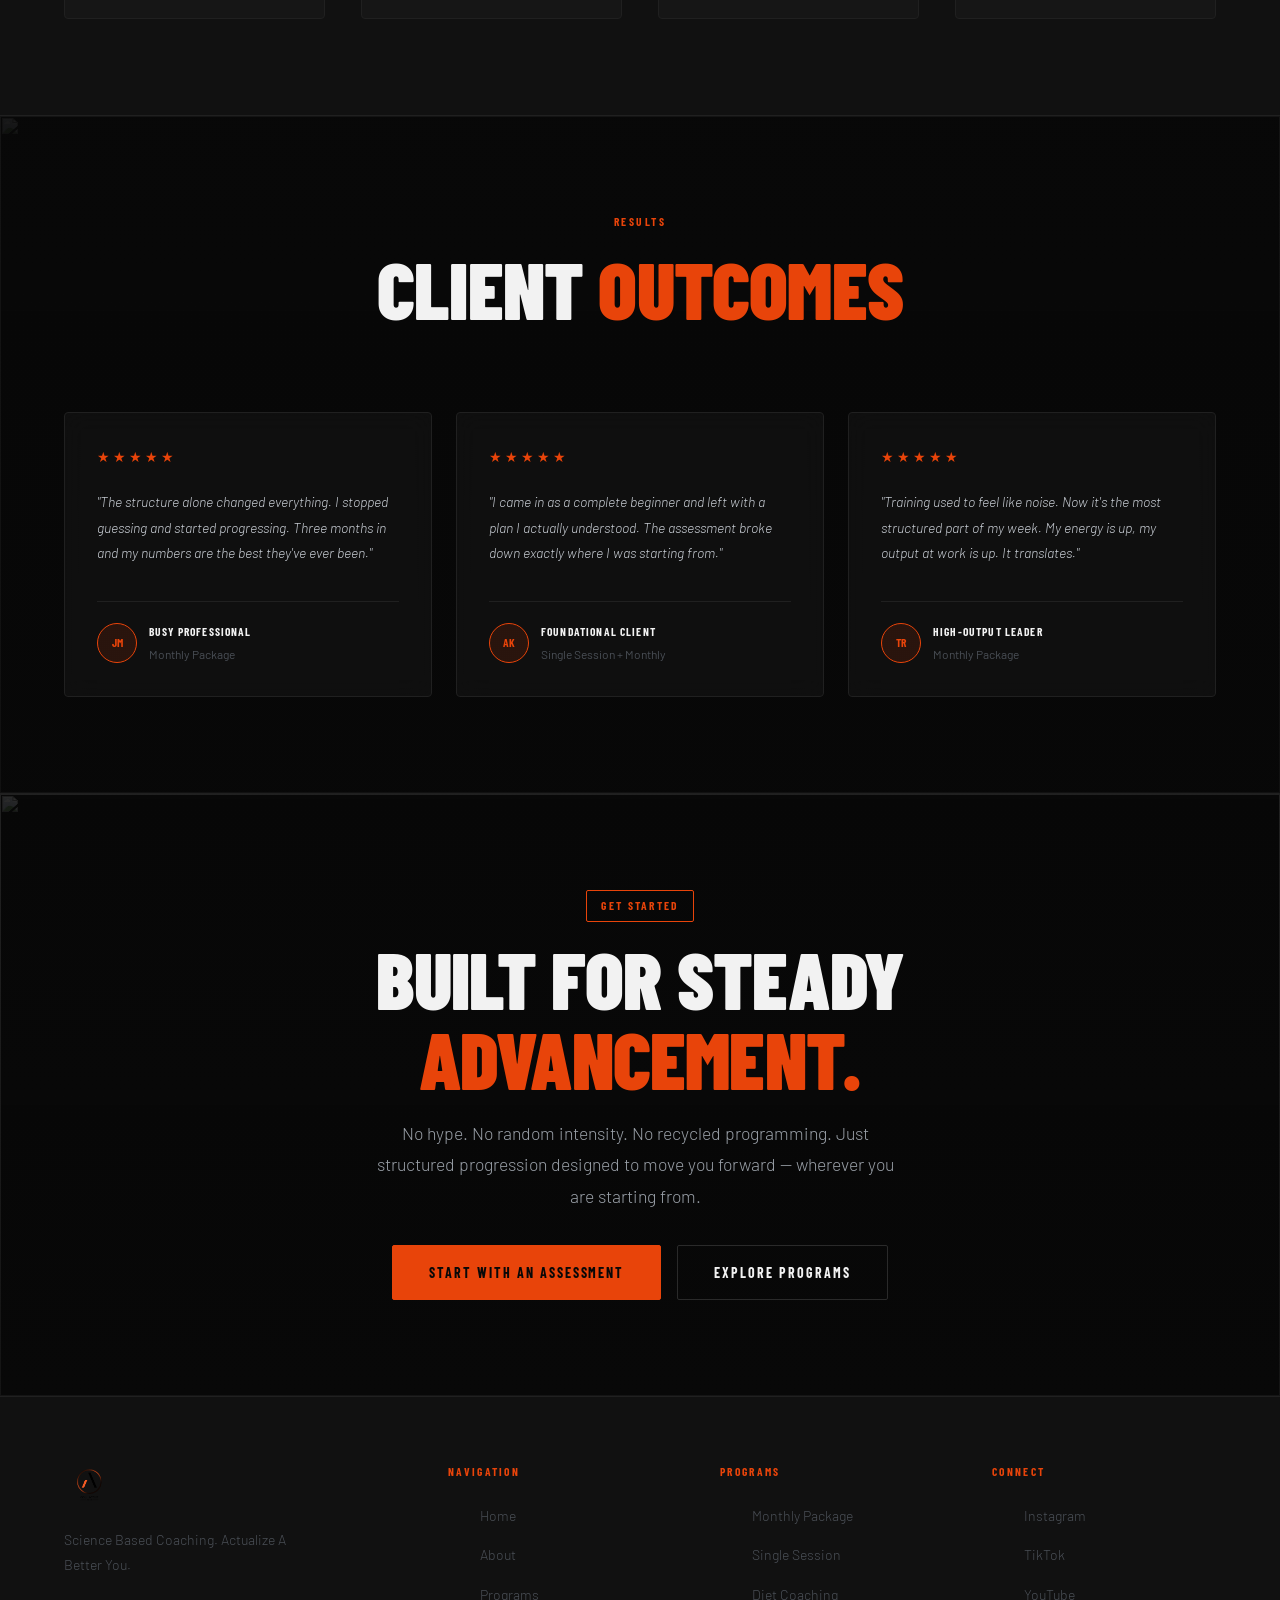
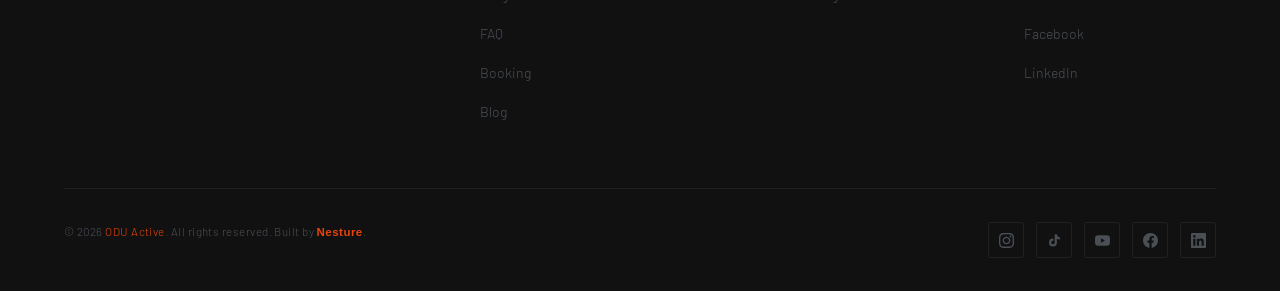
==== commit d151a607: "minor corrections favicon, number and prices" ====
--- a/index.html
+++ b/index.html
@@ -3,6 +3,8 @@
 <head>
   <meta charset="UTF-8"/>
   <meta name="viewport" content="width=device-width, initial-scale=1.0"/>
+  <link rel="icon" type="image/png" href="assets/images/Sample-3-Light.png"/>
+  <link rel="shortcut icon" type="image/png" href="assets/images/Sample-3-Light.png"/>
   <meta name="description" content="ODU Active — Science Based Coaching. Actualize A Better You."/>
   <title>ODU Active — Science Based Coaching</title>
   <link href="https://fonts.googleapis.com/css2?family=Barlow+Condensed:wght@300;400;600;700;800;900&family=Barlow:wght@300;400;500;600&display=swap" rel="stylesheet"/>
--- a/css/components.css
+++ b/css/components.css
@@ -495,3 +495,27 @@
     align-items: flex-start;
   }
 }
+/* ── NESTURE FOOTER CREDIT LINK ──
+   Add to css/base.css or css/components.css
+   ============================================================ */
+
+@keyframes nesturePulse {
+  0%, 100% { color: var(--color-orange, #f97316); }
+  50%       { color: rgba(249, 115, 22, 0.4); }
+}
+
+.footer__nesture {
+  color: var(--color-orange, #f97316);
+  text-decoration: none;
+  font-weight: 600;
+  animation: nesturePulse 2.4s ease-in-out 3; /* pulses 3x then stops */
+  transition: color 0.2s ease, opacity 0.2s ease;
+}
+
+.footer__nesture:hover {
+  animation: none;
+  color: #fff;
+  opacity: 0.9;
+  text-decoration: underline;
+  text-underline-offset: 3px;
+}
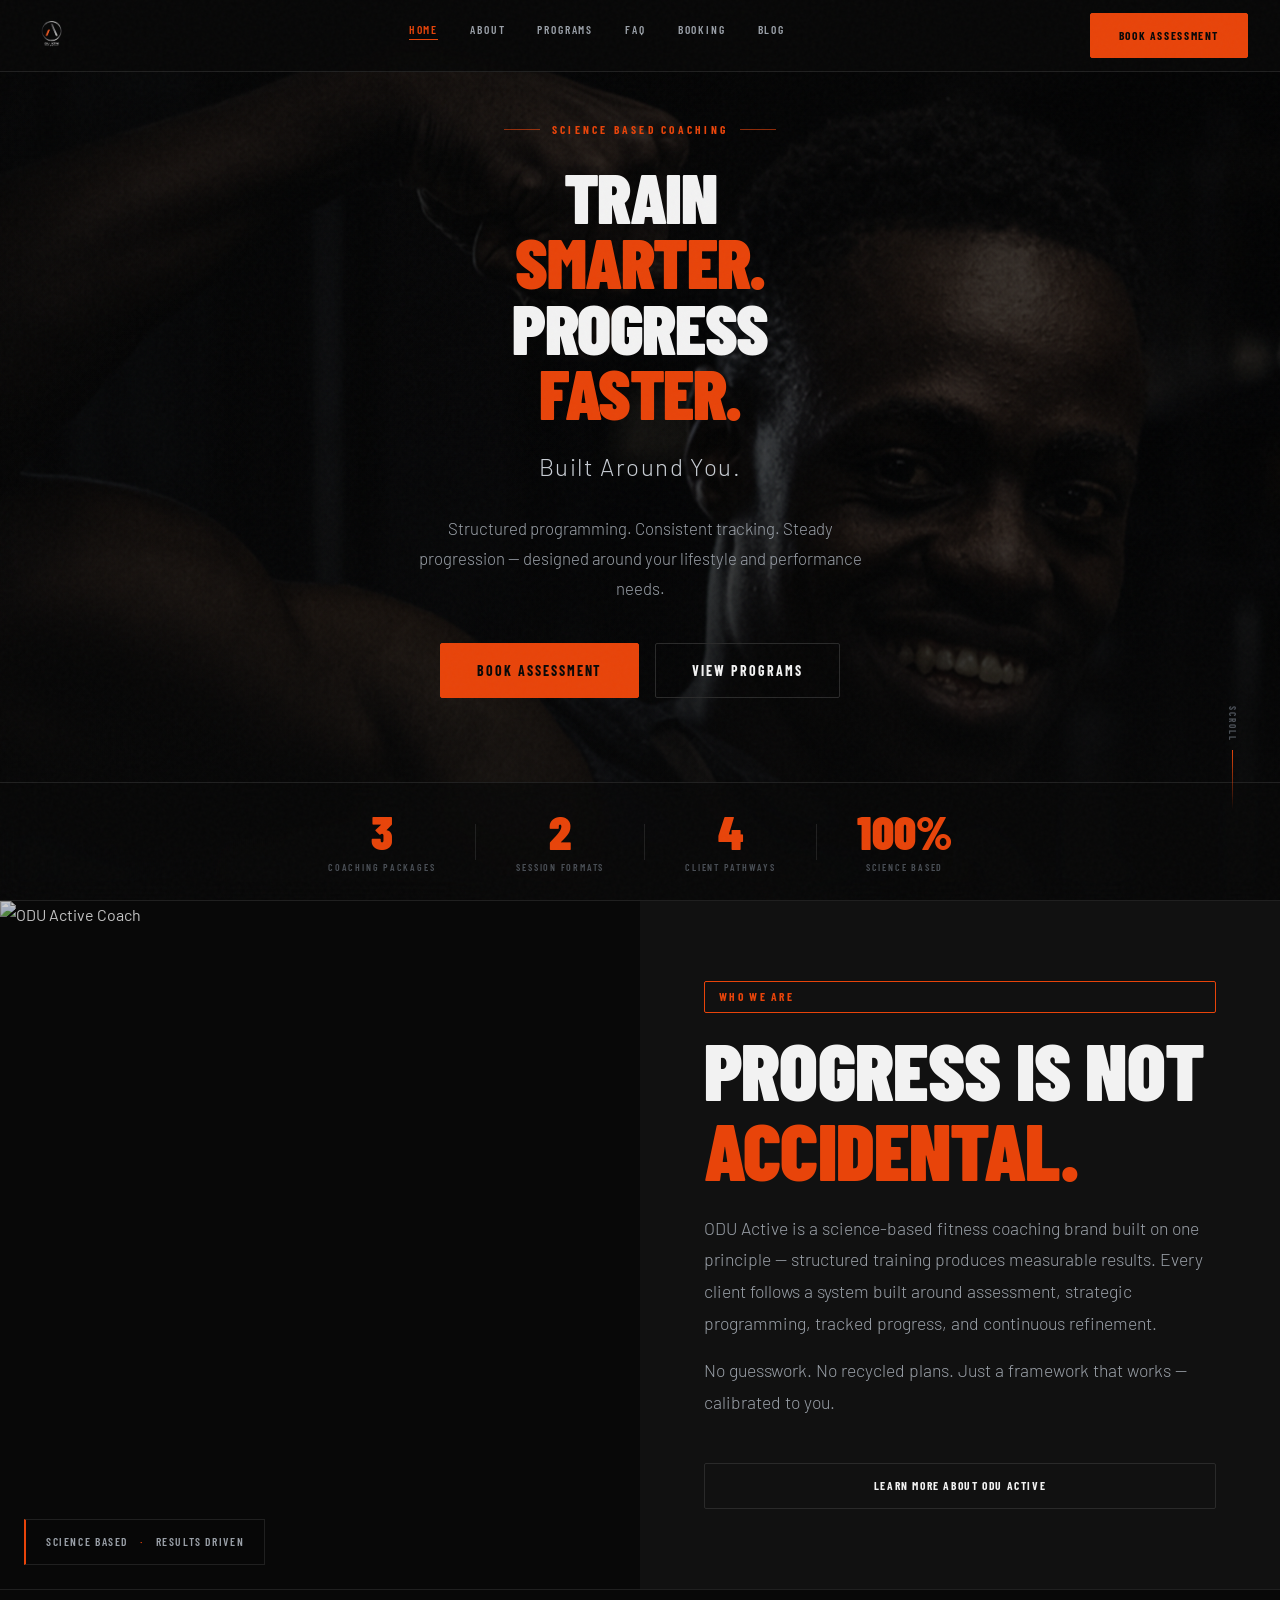
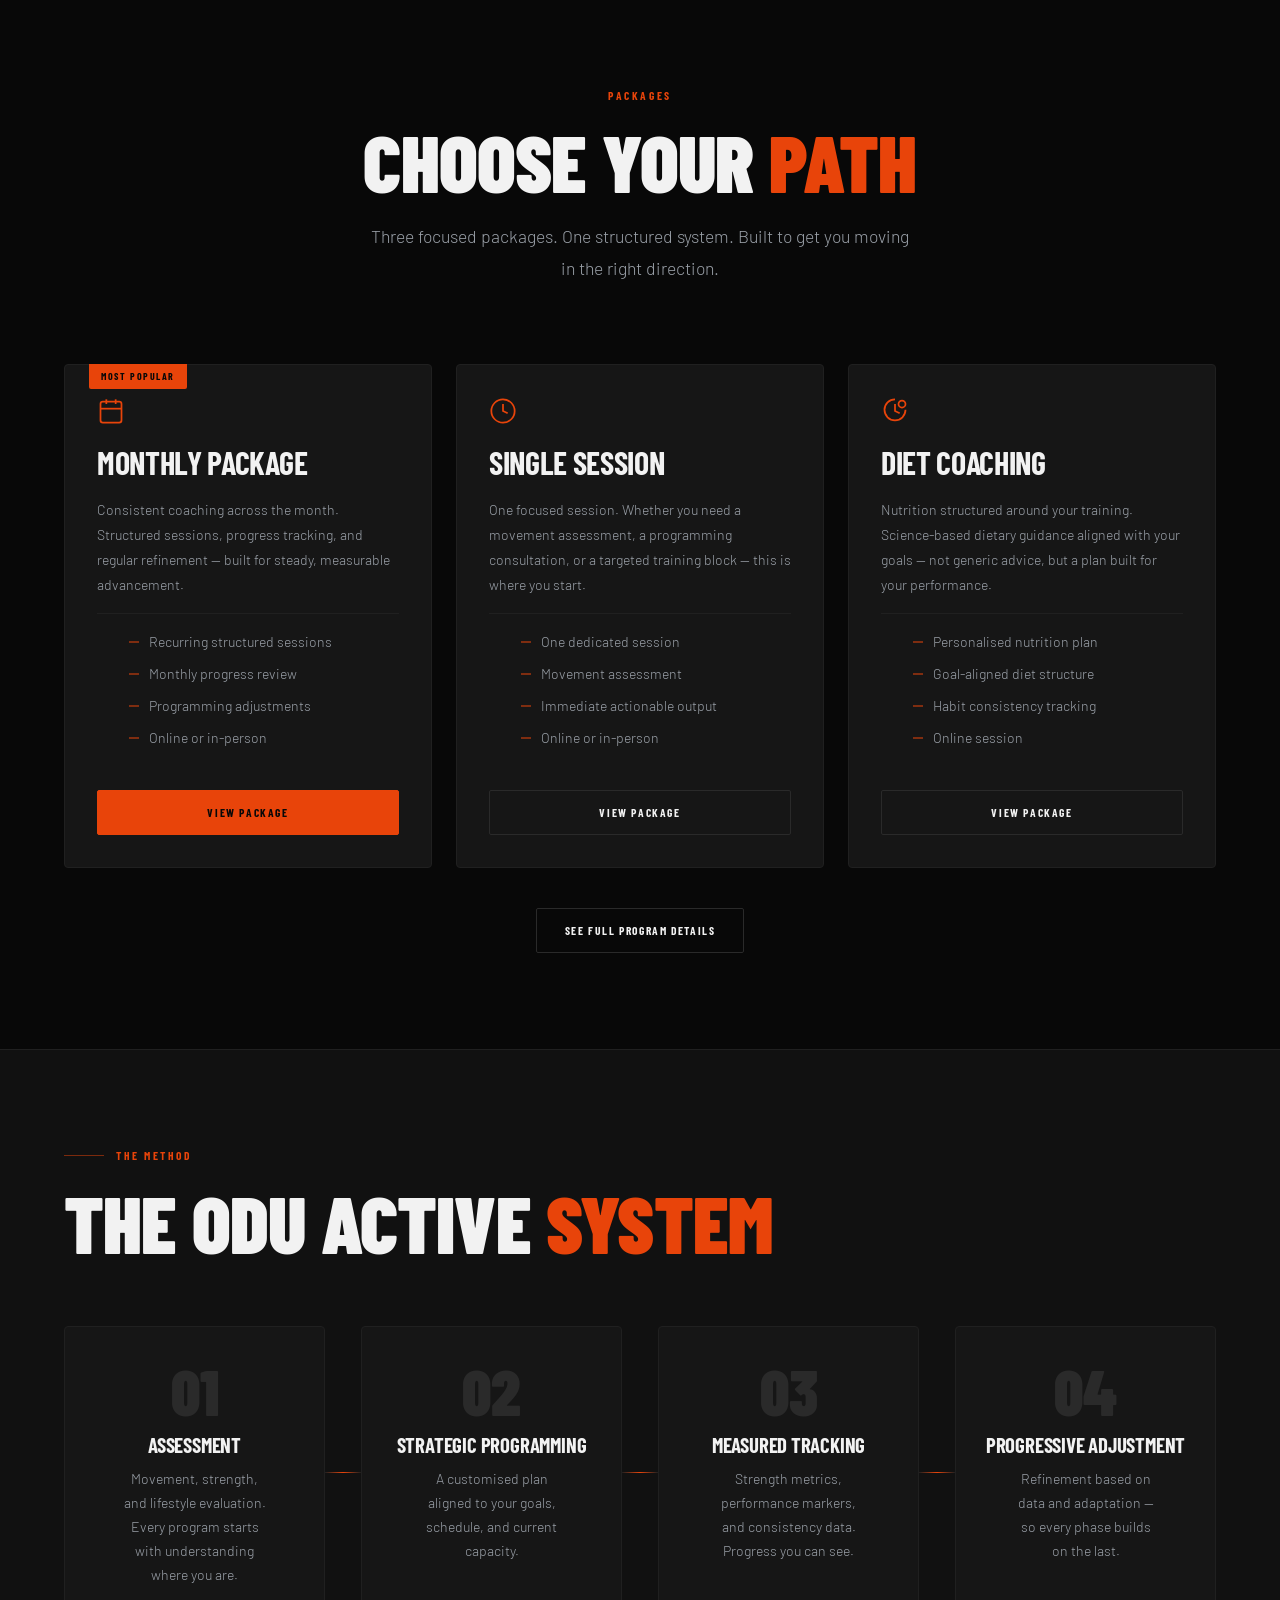
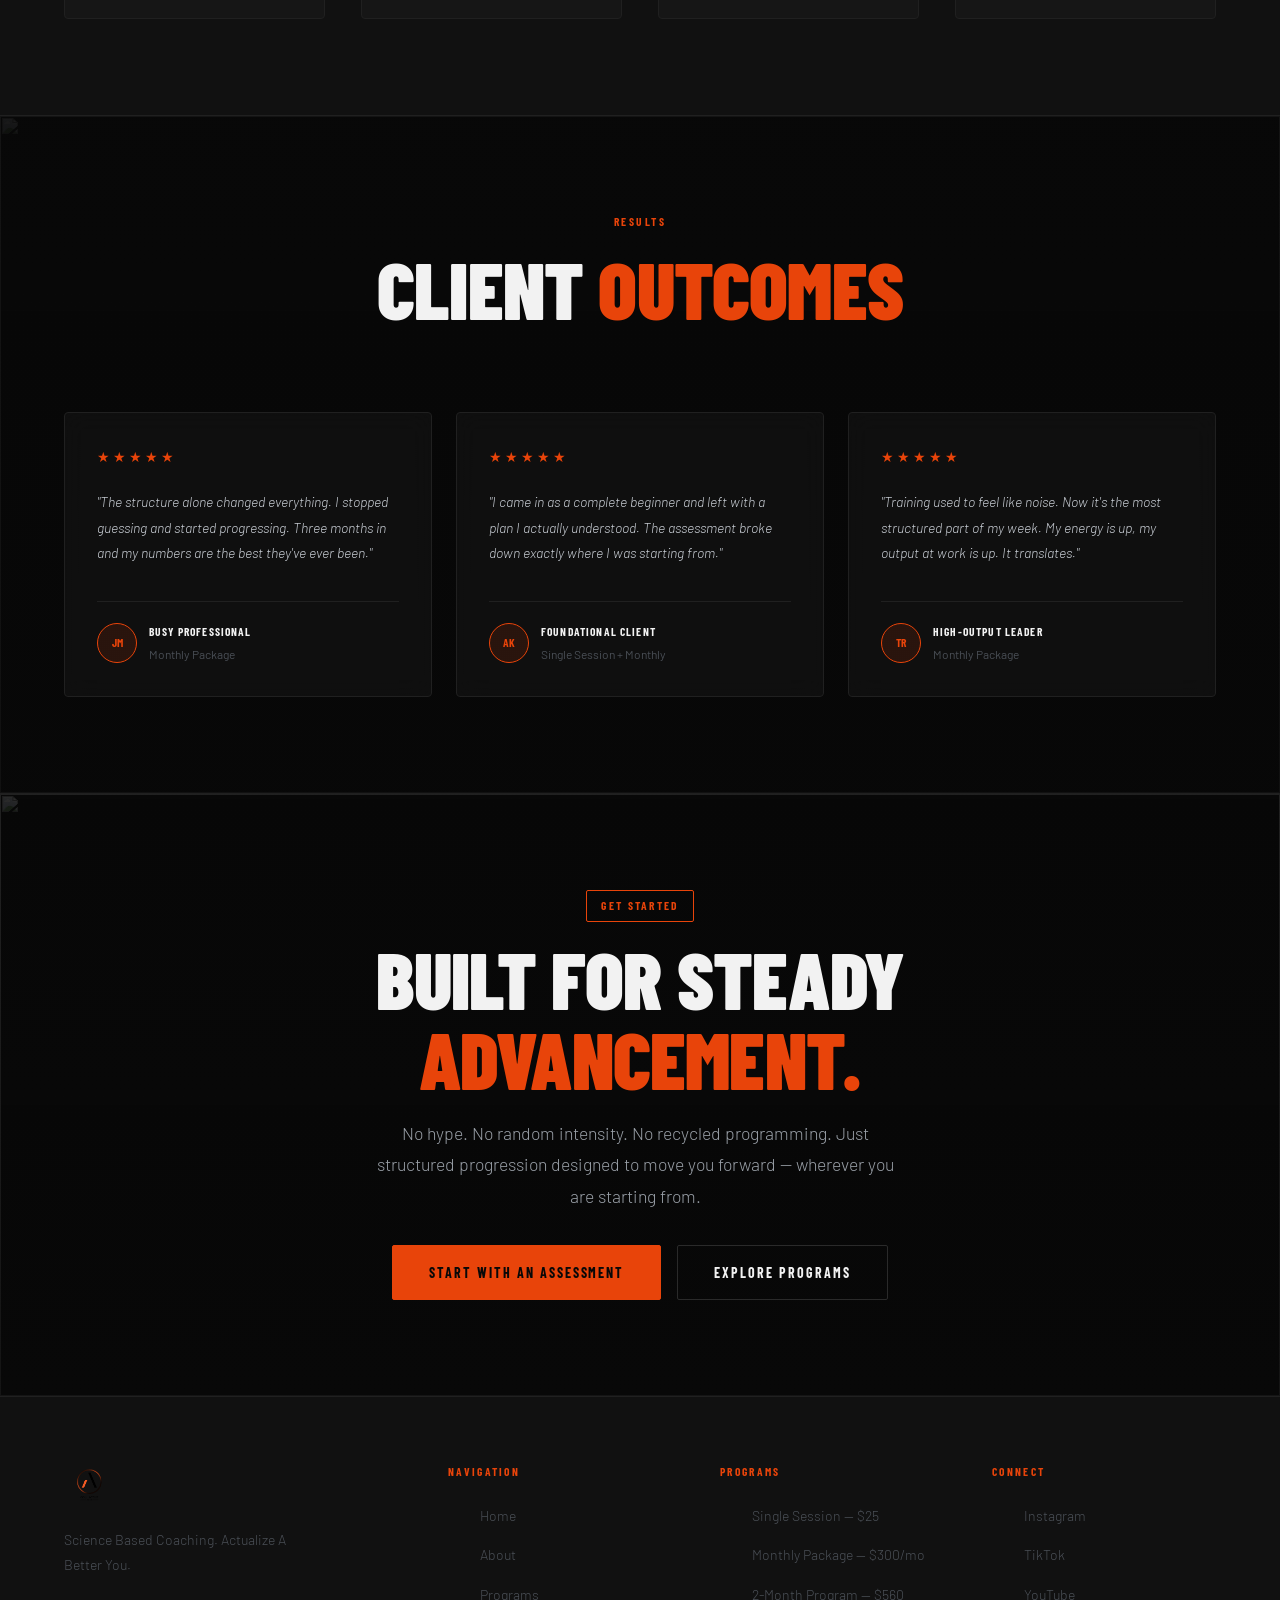
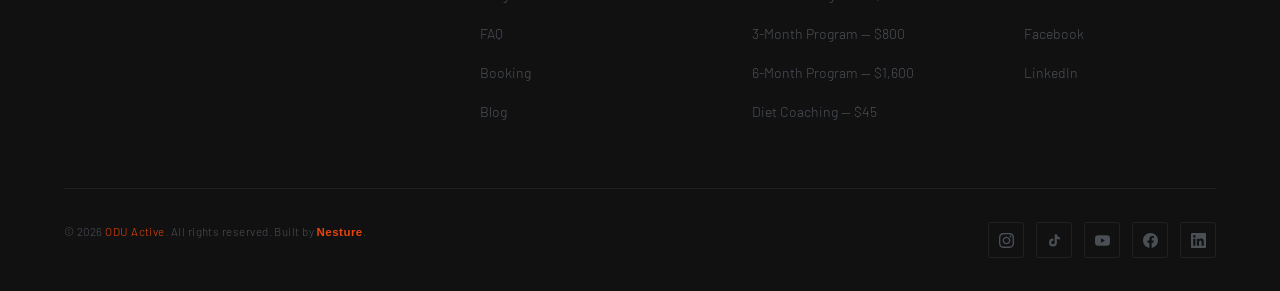
==== commit e2a0a390: "ya mwisho sasa" ====
--- a/index.html
+++ b/index.html
@@ -324,9 +324,12 @@
         <div>
           <p class="footer__heading">Programs</p>
           <ul class="footer__links">
-            <li><a href="programs.html">Monthly Package</a></li>
-            <li><a href="programs.html">Single Session</a></li>
-            <li><a href="programs.html">Diet Coaching</a></li>
+            <li><a href="booking.html?package=single">Single Session — $25</a></li>
+            <li><a href="onboarding.html?package=monthly">Monthly Package — $300/mo</a></li>
+            <li><a href="onboarding.html?package=two-month">2-Month Program — $560</a></li>
+            <li><a href="onboarding.html?package=three-month">3-Month Program — $800</a></li>
+            <li><a href="onboarding.html?package=six-month">6-Month Program — $1,600</a></li>
+            <li><a href="onboarding.html?package=diet">Diet Coaching — $45</a></li>
           </ul>
         </div>
         <div>
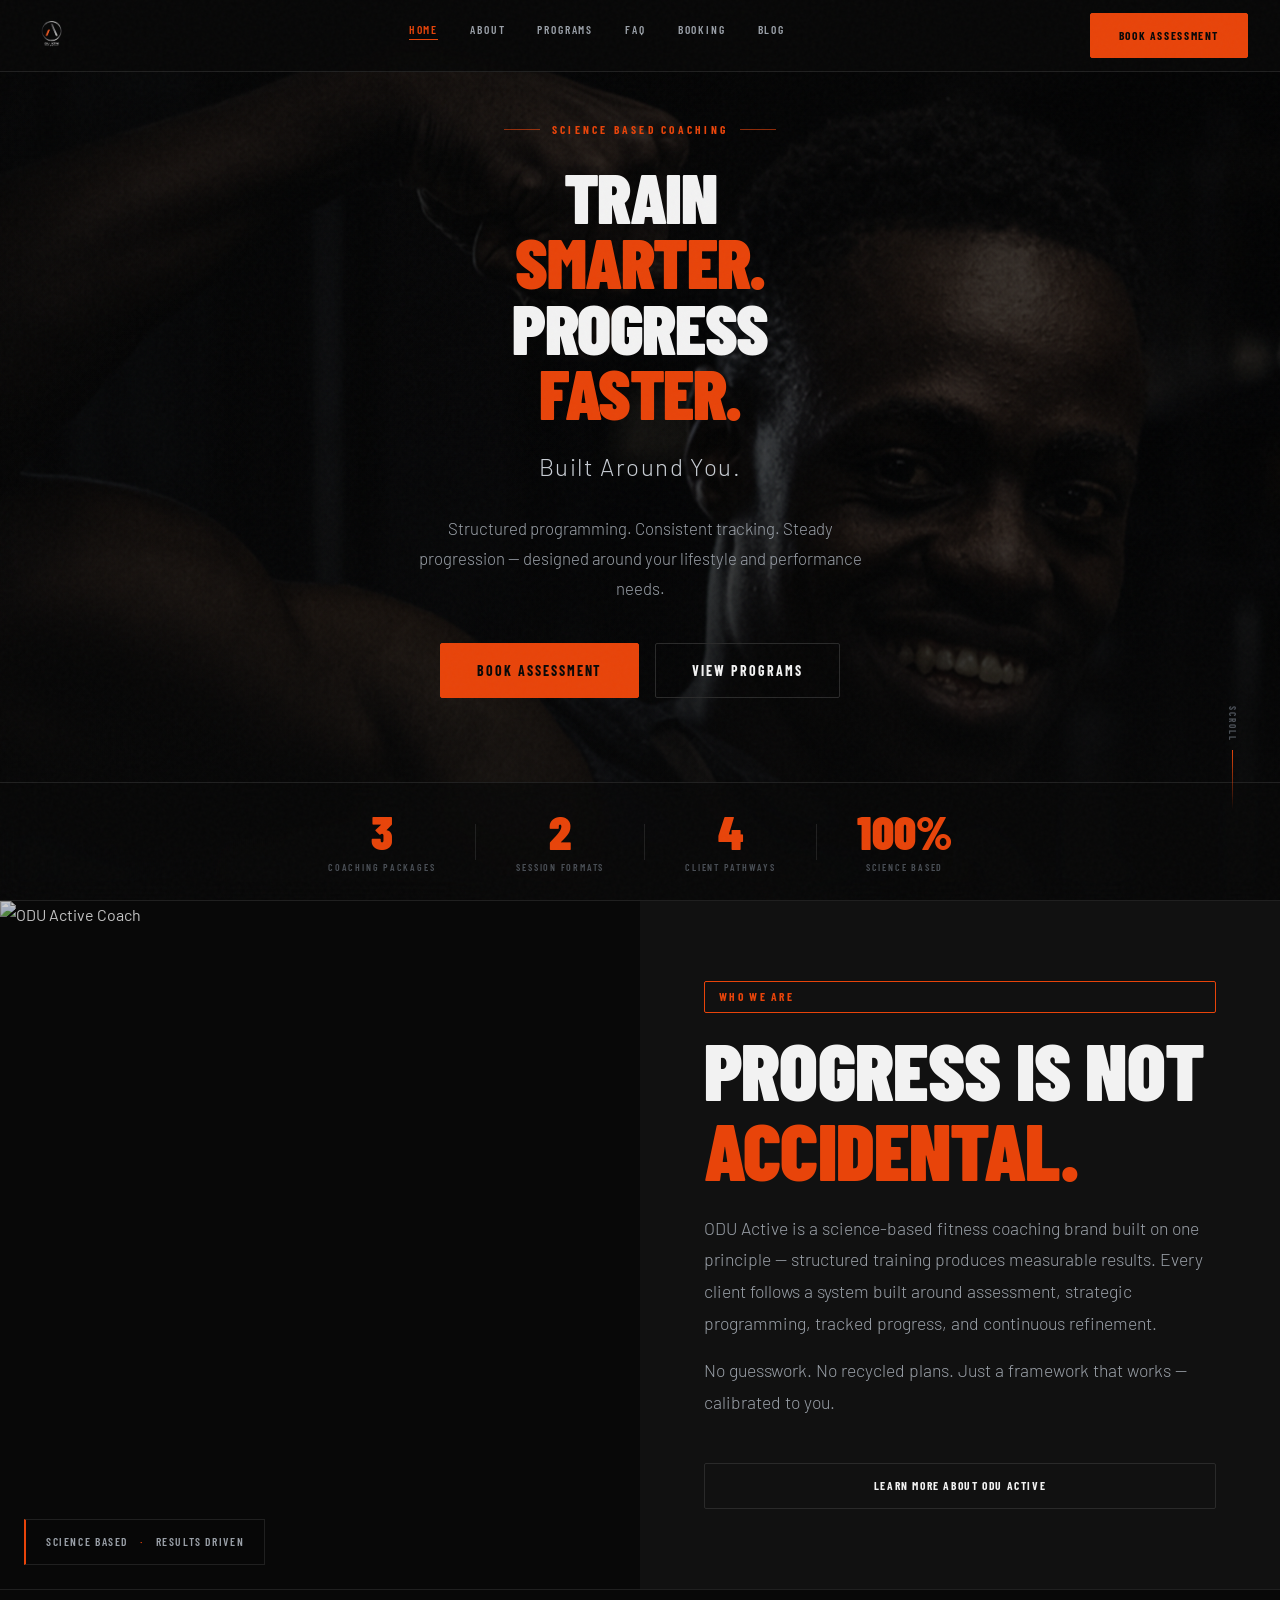
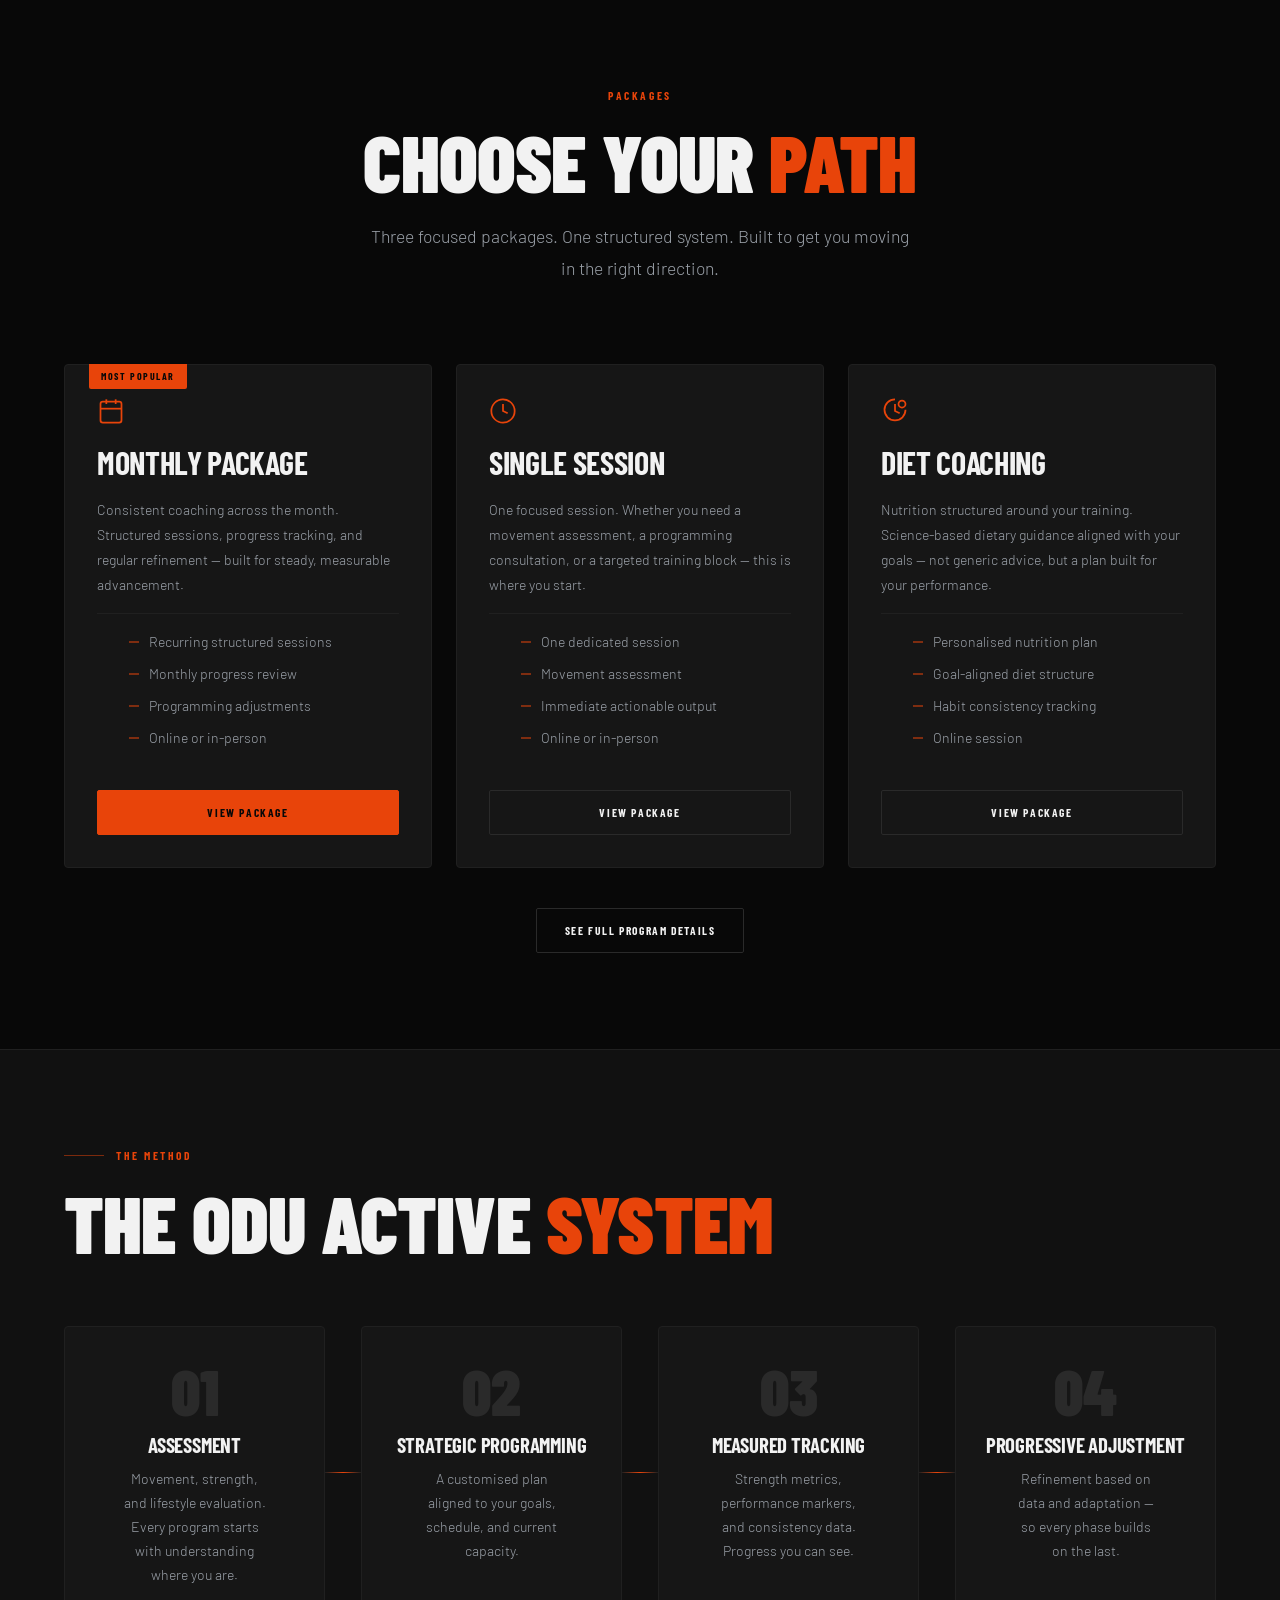
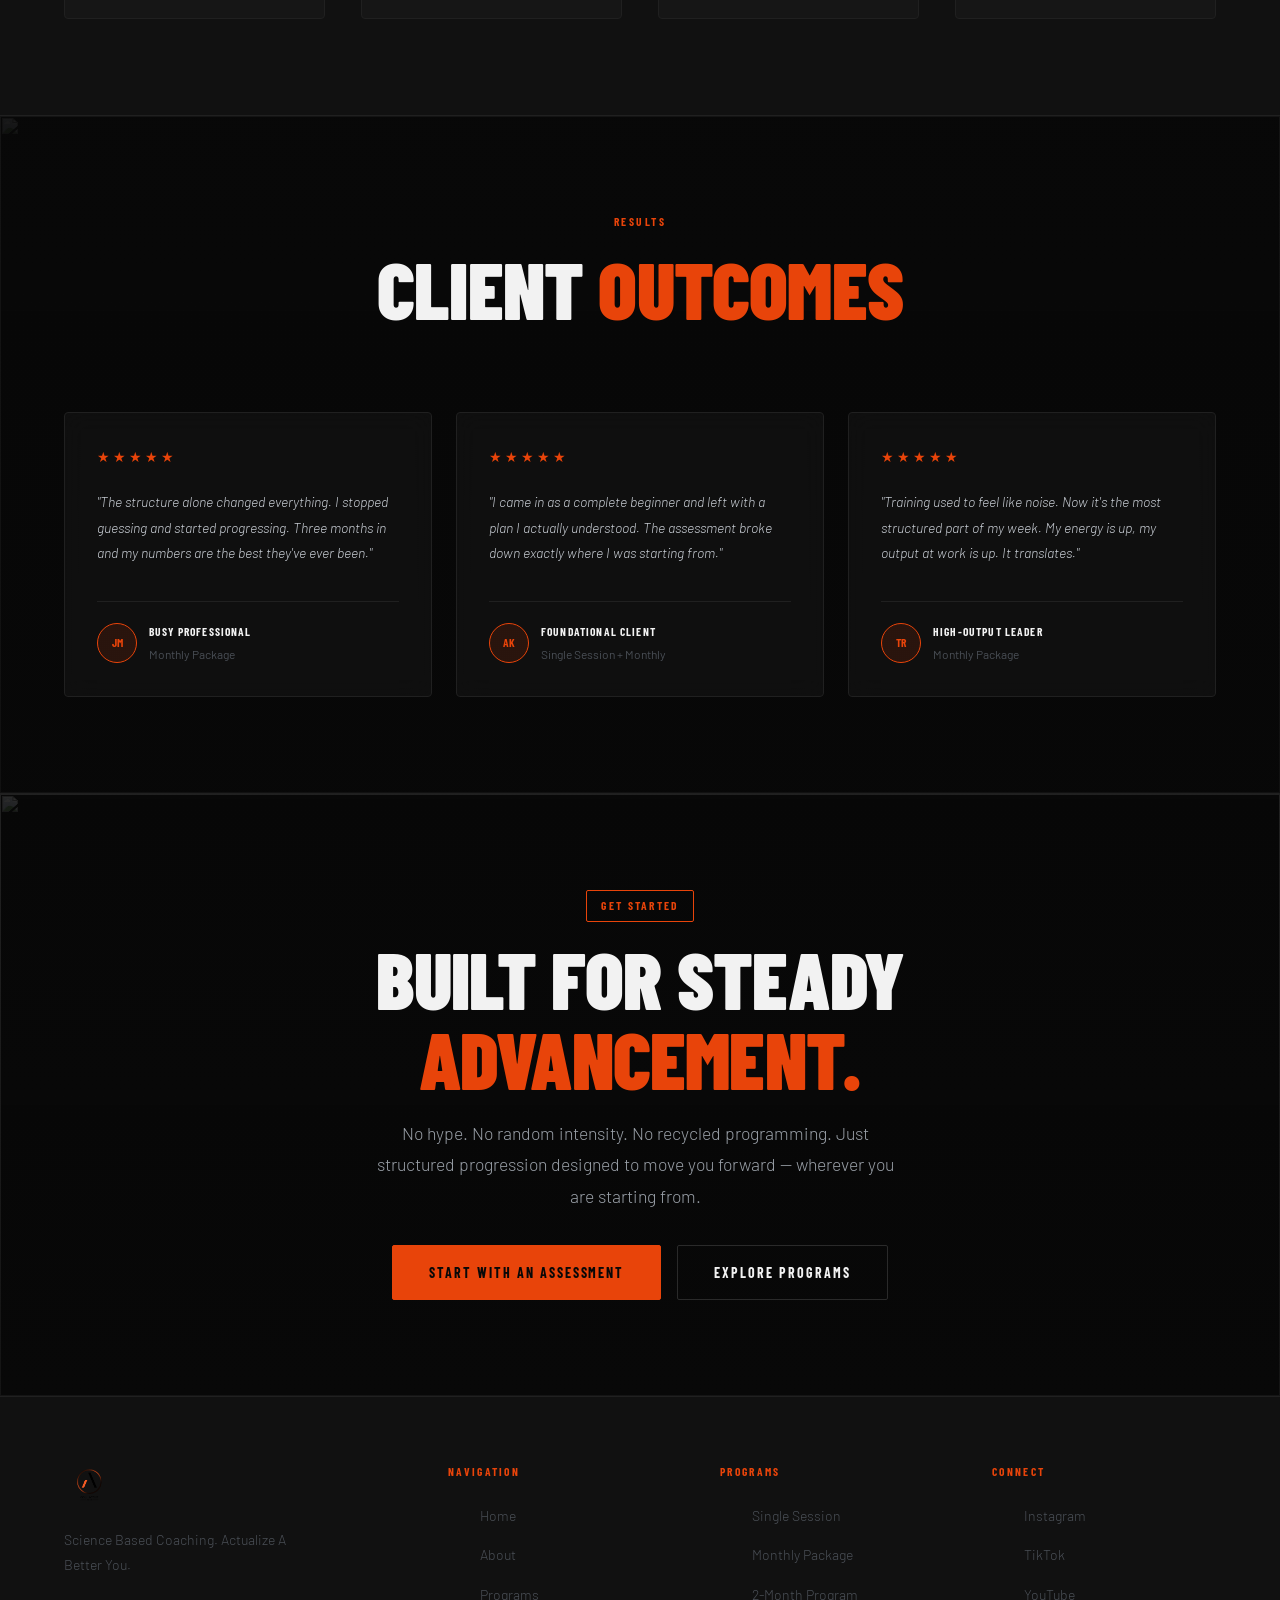
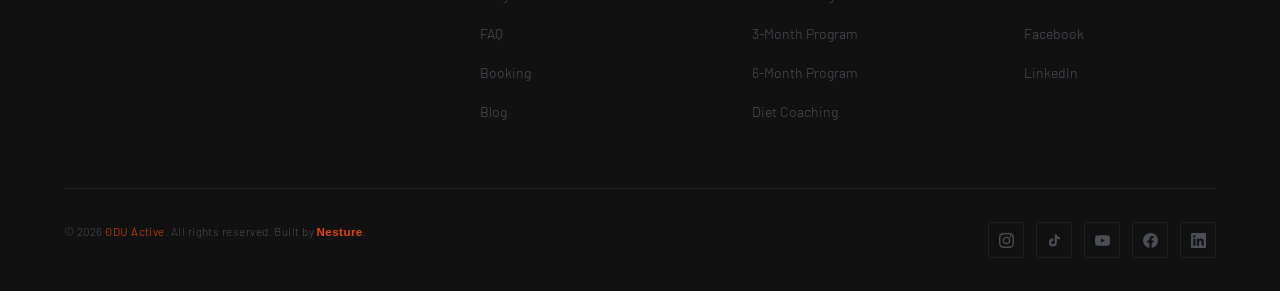
==== commit fe736cae: "feat: remove prices from all public pages and update booking flow CTAs - programs.html: strip all Pr" ====
--- a/index.html
+++ b/index.html
@@ -111,7 +111,8 @@
     <div class="intro__inner">
       <div class="intro__image-wrap reveal reveal--left">
         <!-- Replace with Paul's real photo -->
-        <img src="https://images.unsplash.com/photo-1571019614242-c5c5dee9f50b?w=900&q=80" alt="ODU Active Coach" class="intro__image"/>
+   
+        <img src="./assets/images/gym-1.jpg" alt="ODU Active Coach" class="intro__image"/>
         <div class="intro__image-badge">
           <span>Science Based</span>
           <span class="intro__badge-dot">·</span>
@@ -324,12 +325,12 @@
         <div>
           <p class="footer__heading">Programs</p>
           <ul class="footer__links">
-            <li><a href="booking.html?package=single">Single Session — $25</a></li>
-            <li><a href="onboarding.html?package=monthly">Monthly Package — $300/mo</a></li>
-            <li><a href="onboarding.html?package=two-month">2-Month Program — $560</a></li>
-            <li><a href="onboarding.html?package=three-month">3-Month Program — $800</a></li>
-            <li><a href="onboarding.html?package=six-month">6-Month Program — $1,600</a></li>
-            <li><a href="onboarding.html?package=diet">Diet Coaching — $45</a></li>
+            <li><a href="programs.html#single">Single Session</a></li>
+            <li><a href="booking.html?package=monthly">Monthly Package</a></li>
+            <li><a href="booking.html?package=two-month">2-Month Program</a></li>
+            <li><a href="booking.html?package=three-month">3-Month Program</a></li>
+            <li><a href="booking.html?package=six-month">6-Month Program</a></li>
+            <li><a href="booking.html?package=diet">Diet Coaching</a></li>
           </ul>
         </div>
         <div>
